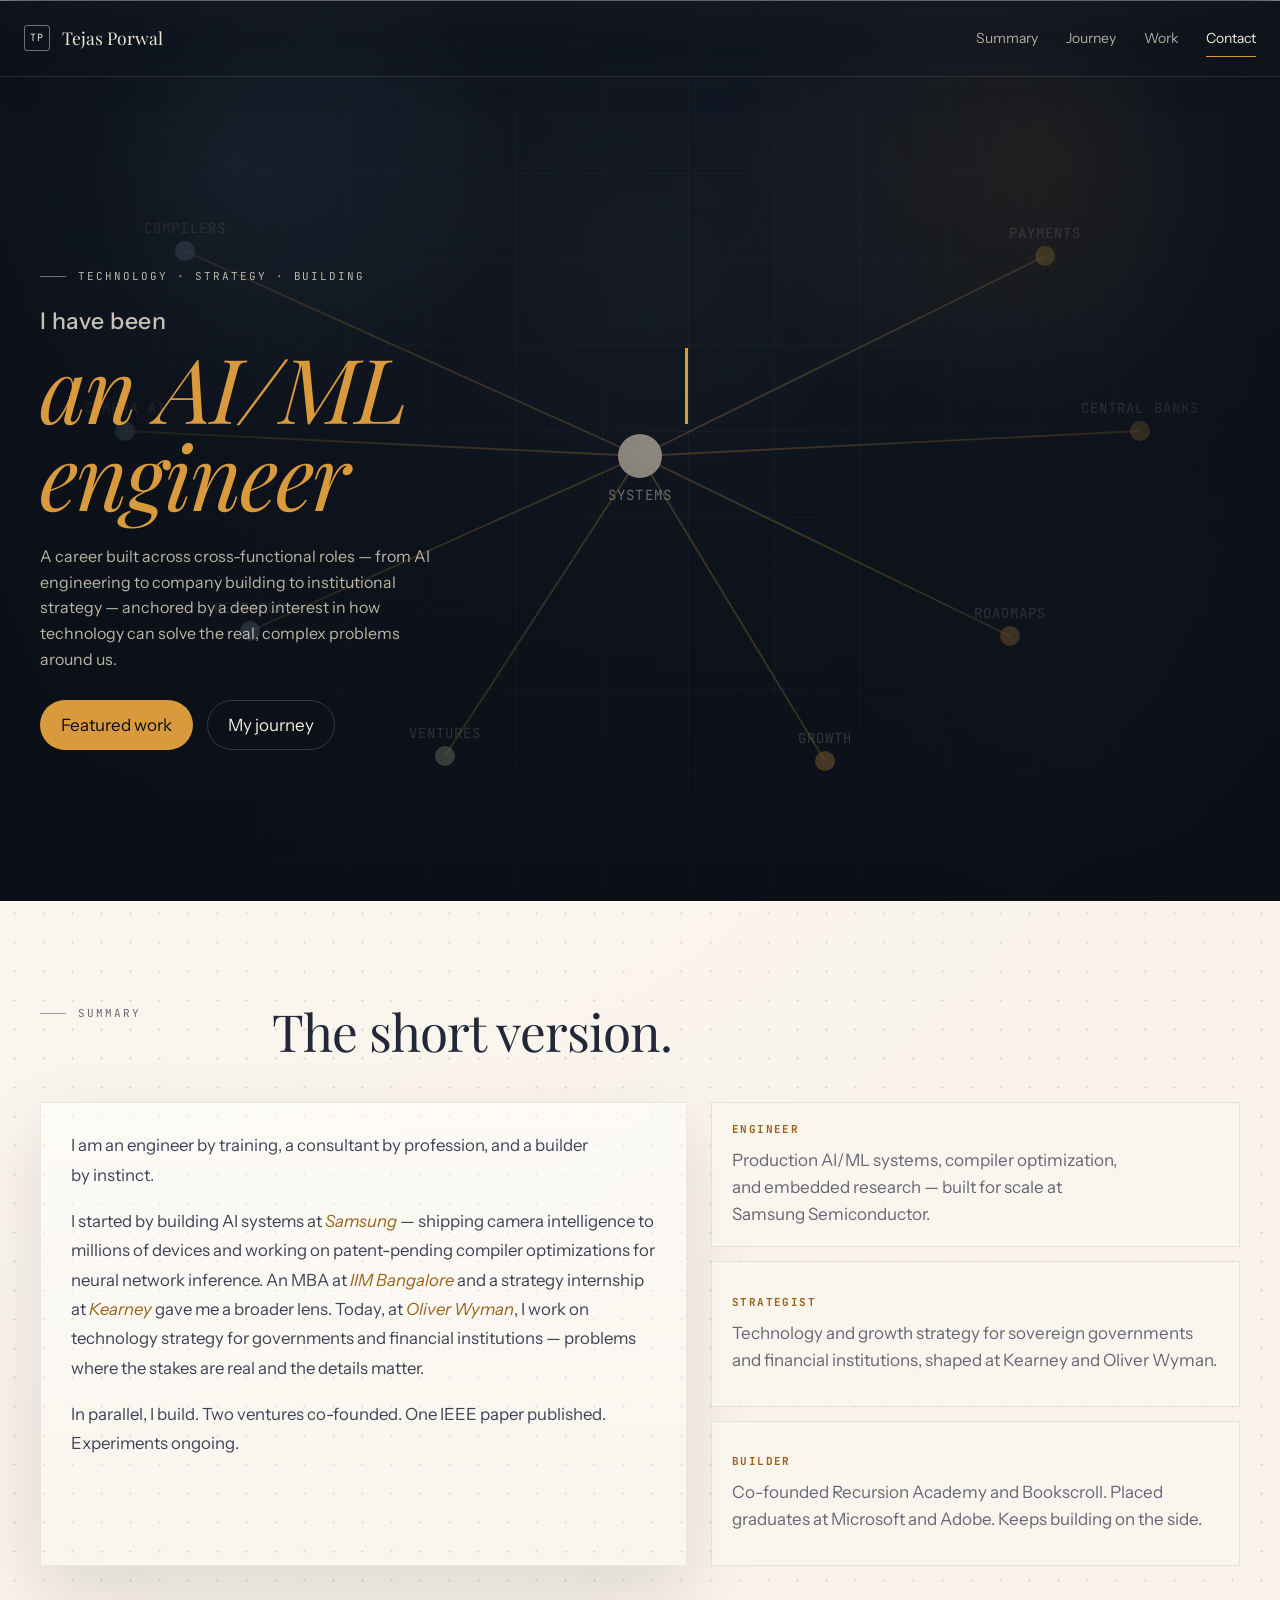
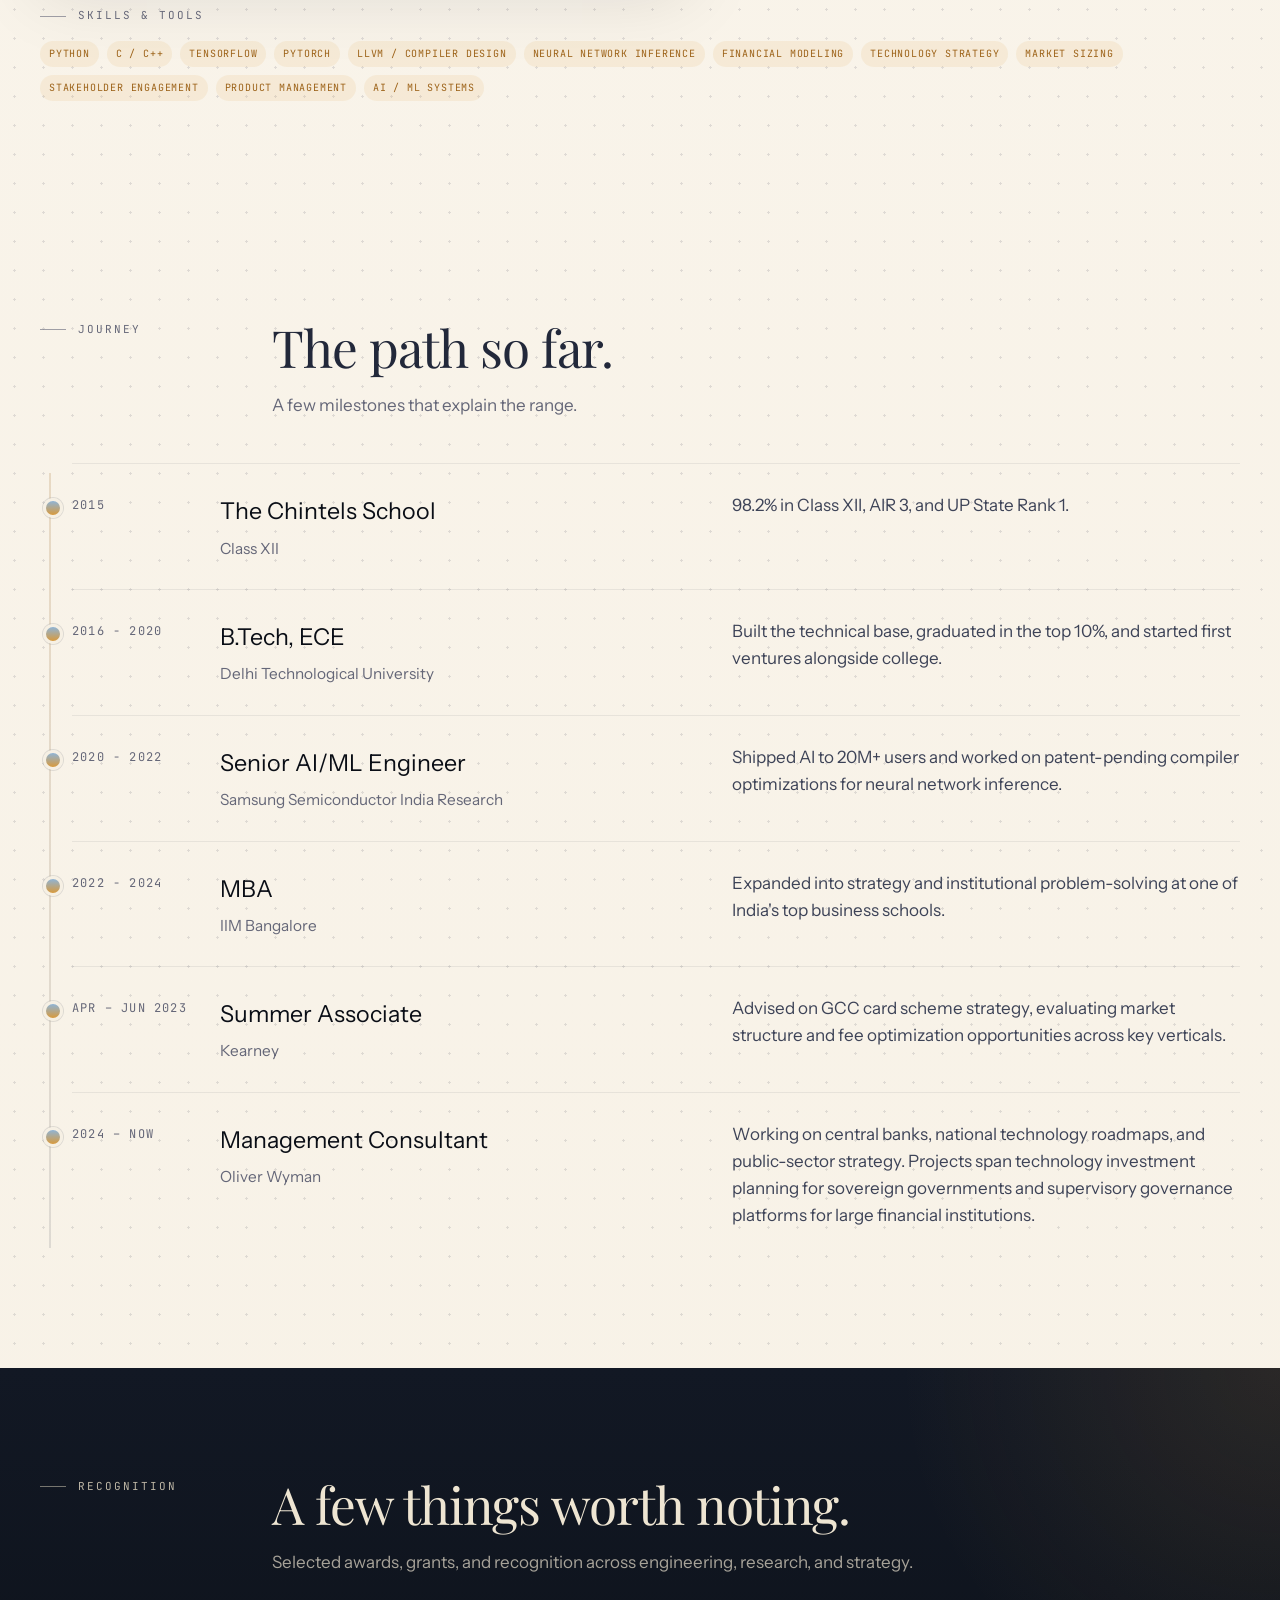
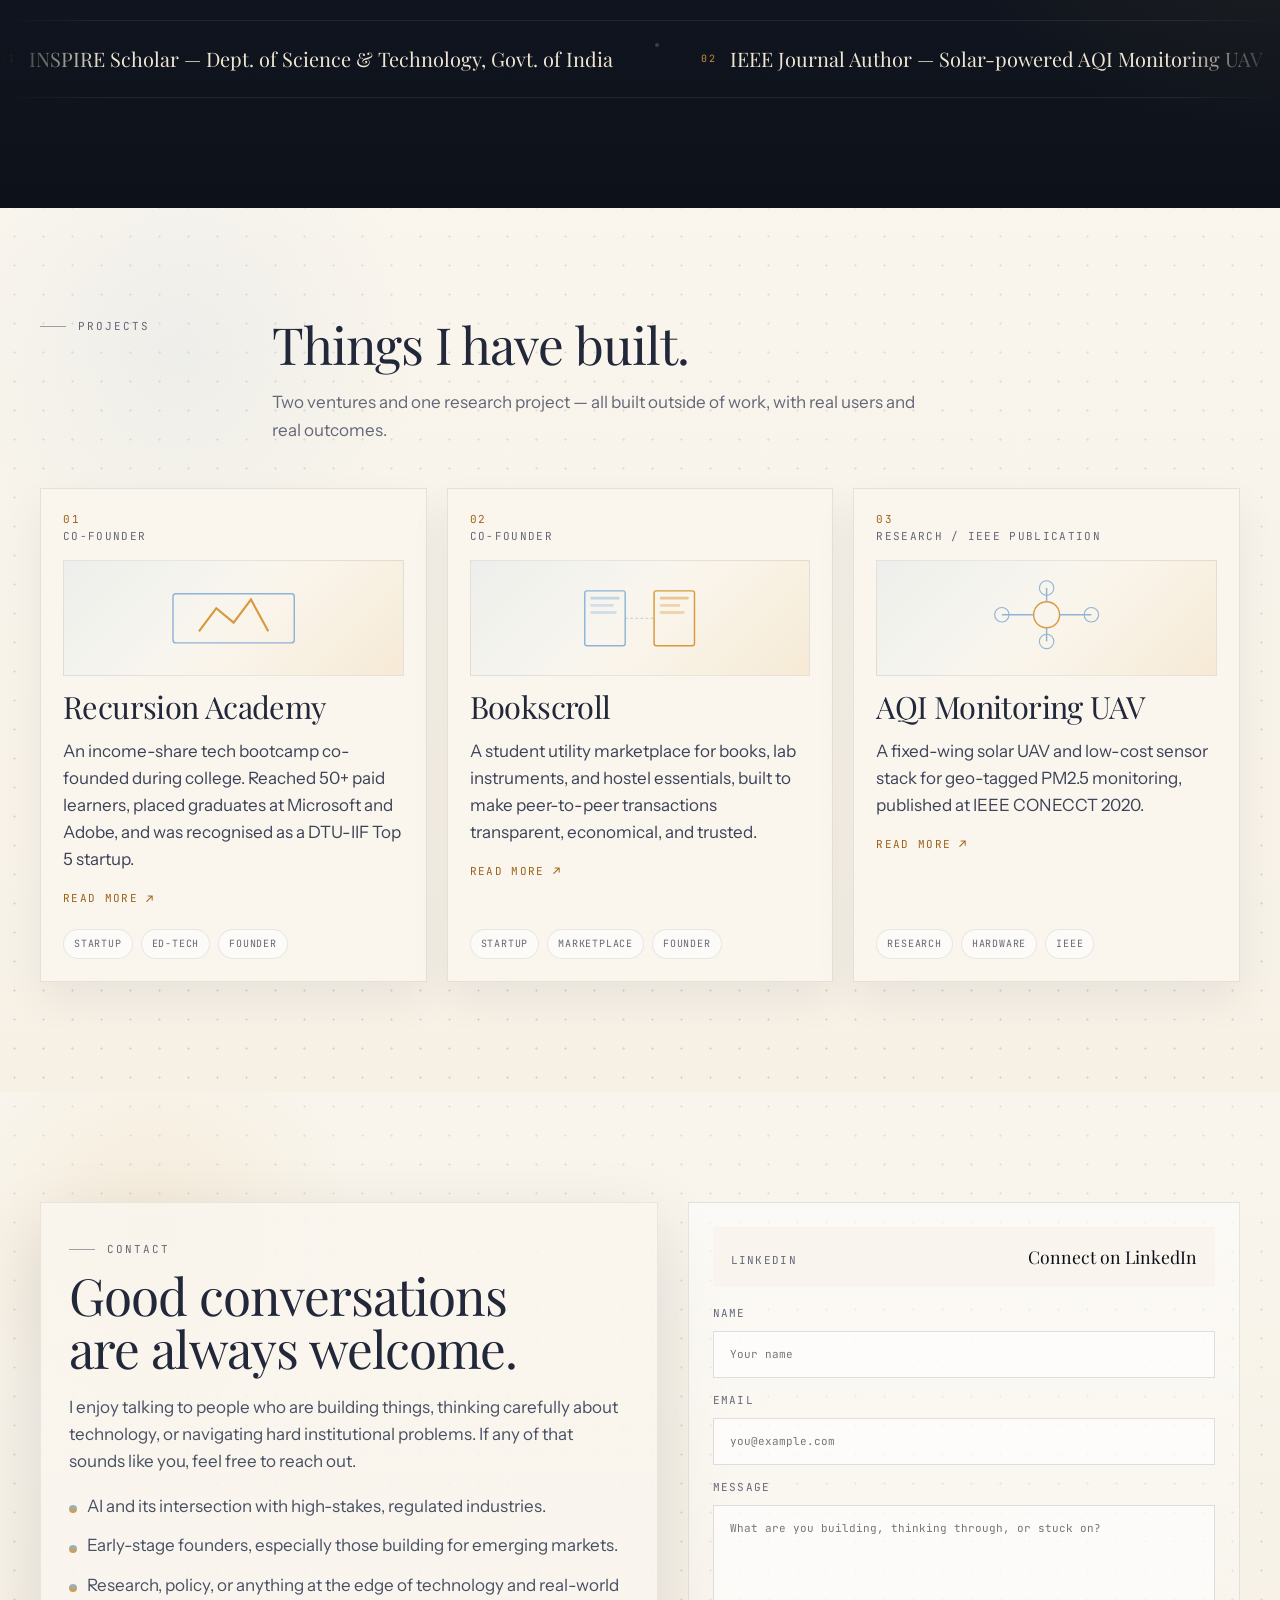
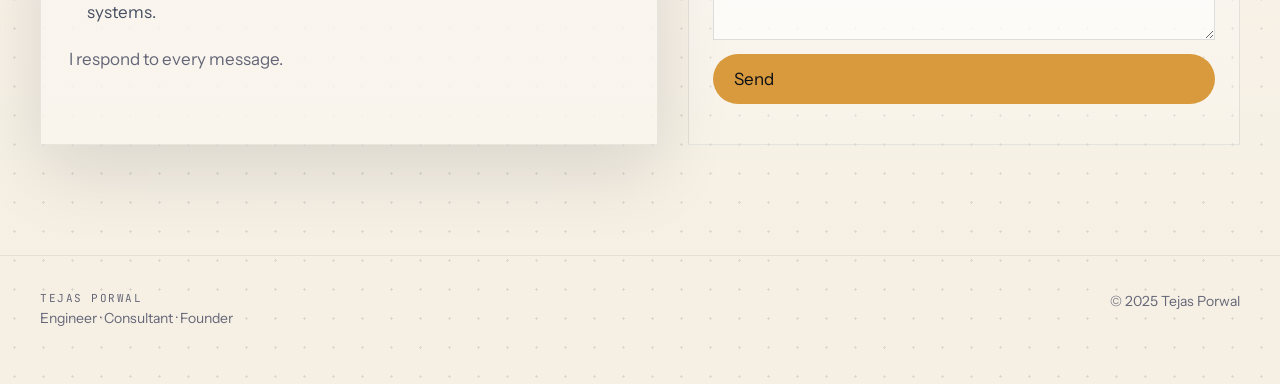
==== index.html @ 28320000 "Improve mobile hero and project narratives" ====
<!doctype html>
<html lang="en">
<head>
<meta charset="utf-8" />
<meta name="viewport" content="width=device-width,initial-scale=1" />
<title>Tejas Porwal</title>
<meta
  name="description"
  content="Tejas Porwal works at the intersection of deep technology and high-stakes strategy: AI systems, national technology roadmaps, and company building."
/>
<meta name="theme-color" content="#11161f" />
<meta property="og:title" content="Tejas Porwal" />
<meta property="og:description" content="Tejas Porwal works at the intersection of deep technology and high-stakes strategy: AI systems, national technology roadmaps, and company building." />
<meta property="og:type" content="website" />
<meta property="og:url" content="https://tejasporwal.github.io/" />
<style>
@import url('https://fonts.googleapis.com/css2?family=Playfair+Display:wght@400;500;600;700&family=Instrument+Sans:wght@400;500;600;700&family=JetBrains+Mono:wght@400;500&display=swap');

:root {
  --ink: #11161f;
  --ink-deep: #0a0e16;
  --ink-soft: #192131;
  --ink-line: rgba(150, 171, 206, 0.18);
  --cream: #f6f0e4;
  --paper: #fbf7ef;
  --paper-alt: #f1ead9;
  --rule: #ddd1bd;
  --muted: #656778;
  --body: #22283a;
  --amber: #d89a3d;
  --amber-soft: rgba(216, 154, 61, 0.16);
  --amber-ink: #9c6218;
  --steel: #8fb4d6;
  --steel-soft: rgba(143, 180, 214, 0.15);
  --shadow: 0 26px 70px rgba(11, 17, 28, 0.12);
  --serif: "Playfair Display", Georgia, serif;
  --sans: "Instrument Sans", ui-sans-serif, system-ui, sans-serif;
  --mono: "JetBrains Mono", ui-monospace, monospace;
  --maxw: 1200px;
  --narrow: 760px;
}

* {
  box-sizing: border-box;
}

html {
  scroll-behavior: smooth;
}

html, body {
  margin: 0;
  padding: 0;
}

body {
  font-family: var(--sans);
  color: var(--body);
  background:
    radial-gradient(circle, rgba(34, 40, 58, 0.12) 1px, transparent 1.2px),
    radial-gradient(circle at top left, rgba(255, 255, 255, 0.6), transparent 28%),
    linear-gradient(180deg, #faf5ec 0%, var(--cream) 100%);
  background-size: 29px 29px, auto, auto;
  background-position: 0 0, 0 0, 0 0;
  font-size: 17px;
  line-height: 1.6;
  -webkit-font-smoothing: antialiased;
  text-rendering: optimizeLegibility;
  font-kerning: normal;
  font-variant-ligatures: common-ligatures contextual;
  overflow-x: hidden;
}

a {
  color: inherit;
  text-decoration: none;
}

button,
input,
textarea {
  font: inherit;
}

h1,
h2,
h3,
h4 {
  margin: 0;
  font-family: var(--serif);
  font-weight: 400;
  letter-spacing: -0.02em;
  text-wrap: balance;
}

h1 {
  font-size: clamp(3rem, 7vw, 6.2rem);
  line-height: 0.98;
}

h2 {
  font-size: clamp(2rem, 4vw, 3.2rem);
  line-height: 1.04;
}

h3 {
  font-size: clamp(1.4rem, 2.4vw, 2rem);
  line-height: 1.1;
}

p {
  margin: 0 0 1em;
  text-wrap: pretty;
}

img,
svg {
  display: block;
  max-width: 100%;
}

.container {
  width: min(var(--maxw), calc(100% - 48px));
  margin: 0 auto;
}

.narrow {
  width: min(var(--narrow), calc(100% - 48px));
  margin: 0 auto;
}

.eyebrow {
  display: inline-flex;
  align-items: center;
  gap: 12px;
  font-family: var(--mono);
  font-size: 11px;
  letter-spacing: 0.18em;
  text-transform: uppercase;
  color: var(--muted);
}

.eyebrow::before {
  content: "";
  width: 26px;
  height: 1px;
  background: currentColor;
  opacity: 0.6;
}

.eyebrow.light {
  color: rgba(231, 221, 197, 0.8);
}

.section {
  position: relative;
  padding: 110px 0;
}

.section-head {
  display: grid;
  grid-template-columns: 190px minmax(0, 1fr);
  gap: 42px;
  align-items: start;
  margin-bottom: 44px;
}

.section-head p {
  margin: 0;
}

.section-head .lede {
  max-width: 720px;
  color: var(--muted);
  margin-top: 18px;
}

.two-col {
  display: grid;
  grid-template-columns: 1.15fr 0.85fr;
  gap: 36px;
}

.reveal {
  opacity: 0;
  transform: translateY(24px);
  transition: opacity 700ms ease, transform 700ms ease;
}

.reveal.is-visible {
  opacity: 1;
  transform: translateY(0);
}

.nav {
  position: sticky;
  top: 0;
  left: 0;
  right: 0;
  z-index: 50;
  backdrop-filter: blur(18px);
  width: 100%;
  max-width: none;
  margin: 0;
  border-top: 0;
  border-right: 0;
  border-left: 0;
  border-bottom: 1px solid rgba(239, 231, 214, 0.12);
  border-radius: 0;
  background:
    linear-gradient(180deg, rgba(13, 18, 26, 0.42), rgba(13, 18, 26, 0.18));
  box-shadow:
    0 12px 34px rgba(10, 14, 22, 0.04),
    inset 0 1px 0 rgba(255, 255, 255, 0.08);
  color: #eee5d2;
  transition: background 220ms ease, border-color 220ms ease, box-shadow 220ms ease;
}

.nav.scrolled {
  background:
    linear-gradient(180deg, rgba(28, 34, 47, 0.88), rgba(17, 22, 32, 0.8));
  border-color: rgba(239, 231, 214, 0.18);
  box-shadow:
    0 12px 34px rgba(10, 14, 22, 0.12),
    inset 0 1px 0 rgba(255, 255, 255, 0.08);
}

.nav-inner {
  width: 100%;
  min-height: 76px;
  display: flex;
  align-items: center;
  justify-content: space-between;
  gap: 20px;
  padding: 0 24px;
}

.brand {
  display: inline-flex;
  align-items: center;
  gap: 12px;
  font-family: var(--serif);
  font-size: 1.1rem;
}

.brand-mark {
  width: 26px;
  height: 26px;
  border: 1px solid rgba(238, 229, 210, 0.45);
  border-radius: 3px;
  display: grid;
  place-items: center;
  font-family: var(--mono);
  font-size: 10px;
  letter-spacing: 0.08em;
}

.nav-links {
  display: flex;
  align-items: center;
  gap: 28px;
  font-size: 14px;
}

.nav-links a {
  position: relative;
  padding: 8px 0;
  color: rgba(238, 229, 210, 0.72);
  transition: color 160ms ease;
}

.nav-links a:hover,
.nav-links a.active {
  color: #f3ebda;
}

.nav-links a.active::after {
  content: "";
  position: absolute;
  left: 0;
  right: 0;
  bottom: 0;
  height: 1px;
  background: var(--amber);
}

.nav-toggle {
  display: none;
  flex-direction: column;
  justify-content: center;
  gap: 5px;
  width: 36px;
  height: 36px;
  background: none;
  border: none;
  cursor: pointer;
  color: #eee5d2;
  padding: 6px;
  margin-left: auto;
}

.nav-toggle span {
  display: block;
  width: 20px;
  height: 1.5px;
  background: currentColor;
  transition: transform 220ms ease, opacity 220ms ease;
}

.nav.open .nav-toggle span:nth-child(1) { transform: translateY(6.5px) rotate(45deg); }
.nav.open .nav-toggle span:nth-child(2) { opacity: 0; }
.nav.open .nav-toggle span:nth-child(3) { transform: translateY(-6.5px) rotate(-45deg); }

.hero {
  position: relative;
  margin-top: -76px;
  min-height: 100vh;
  overflow: hidden;
  background:
    radial-gradient(circle at 18% 18%, rgba(143, 180, 214, 0.18), transparent 22%),
    radial-gradient(circle at 82% 18%, rgba(216, 154, 61, 0.16), transparent 24%),
    linear-gradient(180deg, #131a26 0%, #0b1018 100%);
  color: #f1e8d5;
}

.hero::before {
  content: "";
  position: absolute;
  inset: 0;
  background-image:
    linear-gradient(to right, rgba(150, 171, 206, 0.09) 1px, transparent 1px),
    linear-gradient(to bottom, rgba(150, 171, 206, 0.09) 1px, transparent 1px);
  background-size: 86px 86px;
  mask-image: radial-gradient(circle at center, black 35%, transparent 85%);
  opacity: 0.7;
}

.hero-noise {
  position: absolute;
  inset: 0;
  background:
    radial-gradient(circle at 50% 30%, rgba(255, 255, 255, 0.03), transparent 35%),
    radial-gradient(circle at 85% 75%, rgba(255, 255, 255, 0.025), transparent 20%);
  pointer-events: none;
}

.hero-background {
  position: absolute;
  inset: 0;
  z-index: 1;
  overflow: hidden;
  pointer-events: none;
}

.hero-graph {
  position: absolute;
  inset: 0;
  opacity: 0.8;
}

.hero-graph svg {
  width: 100%;
  height: 100%;
}

.hero-background::after {
  content: "";
  position: absolute;
  inset: 0;
  background:
    radial-gradient(circle at 50% 40%, transparent 0%, rgba(11, 16, 24, 0.18) 56%, rgba(11, 16, 24, 0.72) 100%),
    linear-gradient(90deg, rgba(11, 16, 24, 0.72) 0%, rgba(11, 16, 24, 0.36) 30%, rgba(11, 16, 24, 0.2) 60%, rgba(11, 16, 24, 0.54) 100%);
  pointer-events: none;
}

.hero-inner {
  position: relative;
  z-index: 3;
  width: min(var(--maxw), calc(100% - 48px));
  margin: 0 auto;
  padding: 176px 0 70px;
  min-height: 100vh;
  display: flex;
  align-items: center;
}

.hero-copy {
  position: relative;
  max-width: 760px;
}

.hero-copy .eyebrow {
  margin-bottom: 24px;
}

.hero-title {
  display: grid;
  gap: 8px;
  max-width: 12ch;
}

.hero-title-prefix {
  display: block;
  font-family: var(--sans);
  font-size: clamp(1rem, 1.8vw, 1.45rem);
  line-height: 1.1;
  font-weight: 500;
  letter-spacing: 0.02em;
  color: rgba(241, 232, 213, 0.82);
}

.hero-title-role {
  display: inline-flex;
  align-items: baseline;
  gap: 6px;
  min-height: 1.1em;
  color: var(--amber);
  font-style: italic;
}

.hero-title-role-text {
  display: inline-block;
}

.hero-title-caret {
  display: inline-block;
  width: 3px;
  height: 0.84em;
  background: currentColor;
  vertical-align: -0.08em;
  animation: blink 1s steps(2) infinite;
}

@keyframes blink {
  50% { opacity: 0; }
}

.hero-sub {
  max-width: 36ch;
  margin-top: 26px;
  font-size: 1rem;
  color: rgba(231, 221, 197, 0.8);
}

.hero-cta {
  margin-top: 28px;
  display: flex;
  flex-wrap: wrap;
  gap: 14px;
}

.button-link {
  display: inline-flex;
  align-items: center;
  gap: 10px;
  min-height: 50px;
  padding: 0 20px;
  border: 1px solid rgba(241, 232, 213, 0.18);
  border-radius: 999px;
  color: #f3ebda;
  transition: background 180ms ease, border-color 180ms ease, color 180ms ease, transform 180ms ease;
}

.button-link:hover {
  transform: translateY(-2px);
  background: rgba(241, 232, 213, 0.06);
  border-color: rgba(241, 232, 213, 0.3);
}

.button-link.primary {
  background: var(--amber);
  color: var(--ink-deep);
  border-color: transparent;
}

.button-link.primary:hover {
  background: #e3a64c;
}

.split-band {
  position: relative;
  margin-top: -1px;
  background:
    linear-gradient(90deg, rgba(143, 180, 214, 0.08) 0%, rgba(143, 180, 214, 0.02) 48%, rgba(216, 154, 61, 0.03) 52%, rgba(216, 154, 61, 0.09) 100%),
    linear-gradient(180deg, rgba(17, 22, 31, 1) 0%, rgba(17, 22, 31, 0.95) 100%);
  color: #ebe0cb;
  border-top: 1px solid rgba(255, 255, 255, 0.05);
  border-bottom: 1px solid rgba(255, 255, 255, 0.05);
}

.stats-grid {
  width: min(var(--maxw), calc(100% - 48px));
  margin: 0 auto;
  padding: 28px 0;
  display: grid;
  grid-template-columns: repeat(6, 1fr);
  gap: 1px;
  background: rgba(255, 255, 255, 0.06);
}

.stat-card {
  min-height: 136px;
  padding: 22px 18px 18px;
  background: rgba(12, 17, 26, 0.82);
}

.stat-card .kicker {
  font-family: var(--mono);
  font-size: 11px;
  letter-spacing: 0.12em;
  text-transform: uppercase;
  color: rgba(231, 221, 197, 0.45);
}

.stat-card strong {
  display: block;
  margin-top: 16px;
  font-family: var(--serif);
  font-size: clamp(1.8rem, 3vw, 2.6rem);
  font-weight: 400;
  color: #f3ebda;
}

.stat-card span {
  display: block;
  margin-top: 8px;
  color: rgba(231, 221, 197, 0.72);
  font-size: 0.95rem;
}

.narrative {
  padding-top: 104px;
}

.narrative-grid {
  display: grid;
  grid-template-columns: minmax(0, 1.1fr) minmax(260px, 0.9fr);
  gap: 24px;
  align-items: stretch;
}

.narrative-grid > * {
  align-self: stretch;
}

.story {
  padding: 28px 30px;
  border: 1px solid rgba(34, 40, 58, 0.08);
  background: linear-gradient(180deg, rgba(255, 255, 255, 0.55) 0%, rgba(255, 255, 255, 0.2) 100%);
  box-shadow: var(--shadow);
  display: flex;
  flex-direction: column;
  justify-content: space-between;
  min-height: 100%;
}

.story-text {
  font-size: 1.05rem;
  line-height: 1.75;
  color: #3d4357;
}

.story-text em {
  color: var(--amber-ink);
  font-style: italic;
}

.signature {
  margin-top: 18px;
  font-family: var(--mono);
  font-size: 12px;
  letter-spacing: 0.14em;
  text-transform: uppercase;
  color: var(--muted);
}

.summary-points {
  display: grid;
  grid-template-rows: repeat(3, minmax(0, 1fr));
  gap: 14px;
}

.summary-point {
  padding: 18px 20px;
  border: 1px solid rgba(34, 40, 58, 0.1);
  background: rgba(251, 247, 239, 0.86);
  display: flex;
  flex-direction: column;
  justify-content: center;
}

.summary-point strong {
  display: block;
  margin-bottom: 8px;
  font-family: var(--mono);
  font-size: 11px;
  letter-spacing: 0.13em;
  text-transform: uppercase;
  color: var(--amber-ink);
}

.summary-point p {
  margin: 0;
  color: var(--muted);
}

.timeline-wrap {
  --timeline-padding: 32px;
  --timeline-axis: 10px;
  position: relative;
  padding-left: var(--timeline-padding);
}

.timeline-wrap::before {
  content: "";
  position: absolute;
  left: var(--timeline-axis);
  top: 10px;
  bottom: 10px;
  width: 2px;
  transform: translateX(-50%);
  background: linear-gradient(180deg, rgba(156, 98, 24, 0.18), rgba(34, 40, 58, 0.12));
}

.timeline {
  display: grid;
  gap: 0;
}

.timeline-row {
  position: relative;
  display: grid;
  grid-template-columns: 120px minmax(0, 1fr) minmax(0, 1.05fr);
  gap: 28px;
  padding: 28px 0;
  border-top: 1px solid rgba(34, 40, 58, 0.08);
}

.timeline-row::before {
  content: "";
  position: absolute;
  left: calc(var(--timeline-axis) - 7px - var(--timeline-padding));
  top: 34px;
  width: 14px;
  height: 14px;
  border-radius: 50%;
  border: 3px solid var(--cream);
  background: linear-gradient(180deg, var(--steel) 0%, var(--amber) 100%);
  box-shadow: 0 0 0 1px rgba(34, 40, 58, 0.12);
}

.timeline-year {
  padding-top: 4px;
  font-family: var(--mono);
  font-size: 12px;
  letter-spacing: 0.1em;
  text-transform: uppercase;
  color: var(--muted);
}

.timeline-title {
  font-size: 1.45rem;
  color: var(--ink-deep);
}

.timeline-title .sub {
  display: block;
  margin-top: 7px;
  font-family: var(--sans);
  font-size: 0.96rem;
  color: var(--muted);
}

.timeline-desc {
  color: #3d4357;
}

.awards {
  background:
    radial-gradient(circle at top right, rgba(216, 154, 61, 0.12), transparent 28%),
    linear-gradient(180deg, #121824 0%, #0d121a 100%);
  color: #eee5d2;
}

.awards .section-head h2,
.awards .section-head .lede {
  color: #eee5d2;
}

.awards .section-head .lede {
  opacity: 0.68;
}

.ticker-shell {
  overflow: hidden;
  mask-image: linear-gradient(to right, transparent, black 8%, black 92%, transparent);
  border-top: 1px solid rgba(255, 255, 255, 0.08);
  border-bottom: 1px solid rgba(255, 255, 255, 0.08);
}

.ticker {
  display: flex;
  gap: 42px;
  width: max-content;
  padding: 22px 0;
  animation: ticker 44s linear infinite;
}

@keyframes ticker {
  from { transform: translateX(0); }
  to { transform: translateX(-50%); }
}

.award-item {
  display: flex;
  align-items: center;
  gap: 14px;
  white-space: nowrap;
  font-family: var(--serif);
  font-size: 1.25rem;
  font-weight: 300;
}

.award-item .num {
  font-family: var(--mono);
  font-size: 10px;
  letter-spacing: 0.15em;
  text-transform: uppercase;
  color: var(--amber);
}

.award-sep {
  width: 4px;
  height: 4px;
  border-radius: 50%;
  background: rgba(255, 255, 255, 0.18);
}

.work {
  background:
    radial-gradient(circle at 14% 16%, rgba(143, 180, 214, 0.1), transparent 18%),
    linear-gradient(180deg, rgba(255, 255, 255, 0.28) 0%, rgba(255, 255, 255, 0) 100%);
}

.projects-grid {
  display: grid;
  grid-template-columns: repeat(3, 1fr);
  gap: 20px;
}

@media (max-width: 900px) {
  .projects-grid {
    grid-template-columns: 1fr;
  }
}

.featured-carousel {
  display: grid;
  gap: 18px;
}

.carousel-shell {
  position: relative;
  overflow: hidden;
}

.carousel-track {
  display: flex;
  transition: transform 520ms cubic-bezier(0.22, 1, 0.36, 1);
  will-change: transform;
}

.carousel-slide {
  min-width: 100%;
}

.carousel-controls {
  display: flex;
  align-items: center;
  justify-content: space-between;
  gap: 18px;
}

.carousel-buttons {
  display: flex;
  gap: 10px;
}

.carousel-button {
  width: 46px;
  height: 46px;
  border-radius: 999px;
  border: 1px solid rgba(34, 40, 58, 0.14);
  background: rgba(251, 247, 239, 0.82);
  color: var(--body);
  cursor: pointer;
  transition: transform 180ms ease, background 180ms ease, border-color 180ms ease;
}

.carousel-button:hover {
  transform: translateY(-2px);
  background: rgba(34, 40, 58, 0.04);
  border-color: rgba(34, 40, 58, 0.24);
}

.carousel-dots {
  display: flex;
  align-items: center;
  gap: 10px;
}

.carousel-dot {
  width: 10px;
  height: 10px;
  border-radius: 50%;
  border: 0;
  background: rgba(34, 40, 58, 0.18);
  padding: 0;
  cursor: pointer;
  transition: transform 180ms ease, background 180ms ease;
}

.carousel-dot.active {
  background: var(--amber);
  transform: scale(1.15);
}

.section-head-actions {
  display: flex;
  flex-wrap: wrap;
  gap: 12px;
  margin-top: 22px;
}

.section-head-actions .button-link {
  color: var(--body);
  border-color: rgba(34, 40, 58, 0.14);
  background: rgba(251, 247, 239, 0.76);
}

.section-head-actions .button-link:hover {
  background: rgba(34, 40, 58, 0.04);
  border-color: rgba(34, 40, 58, 0.24);
}

.project-grid {
  display: grid;
  grid-template-columns: repeat(12, 1fr);
  gap: 20px;
}

.project {
  position: relative;
  display: flex;
  flex-direction: column;
  gap: 14px;
  min-height: 100%;
  padding: 22px;
  border: 1px solid rgba(34, 40, 58, 0.1);
  background: rgba(251, 247, 239, 0.9);
  box-shadow: 0 18px 40px rgba(11, 17, 28, 0.06);
  transition: transform 220ms ease, box-shadow 220ms ease, border-color 220ms ease;
  cursor: pointer;
}

.project:hover {
  transform: translateY(-4px);
  box-shadow: 0 24px 48px rgba(11, 17, 28, 0.08);
  border-color: rgba(34, 40, 58, 0.16);
}

.project.project-wide,
.project.project-compact {
  grid-column: span 12;
}

.project-header {
  display: flex;
  justify-content: space-between;
  gap: 12px;
  align-items: start;
}

.project-number {
  font-family: var(--mono);
  font-size: 11px;
  letter-spacing: 0.16em;
  text-transform: uppercase;
  color: var(--amber-ink);
}

.project-context {
  max-width: 100%;
  font-family: var(--mono);
  font-size: 11px;
  letter-spacing: 0.12em;
  text-transform: uppercase;
  color: var(--muted);
  white-space: nowrap;
}

.project-figure {
  height: 116px;
  border: 1px solid rgba(34, 40, 58, 0.08);
  background:
    linear-gradient(135deg, rgba(143, 180, 214, 0.12), transparent 55%),
    linear-gradient(315deg, rgba(216, 154, 61, 0.14), transparent 55%),
    var(--paper);
  display: grid;
  place-items: center;
}

.project-figure svg {
  width: 86%;
  height: 76%;
}

.project p {
  color: #3d4357;
  margin: 0;
}

.project-tags {
  margin-top: auto;
  display: flex;
  flex-wrap: wrap;
  gap: 8px;
  padding-top: 6px;
}

.project-link {
  display: inline-flex;
  align-items: center;
  gap: 8px;
  margin-top: 2px;
  font-family: var(--mono);
  font-size: 11px;
  letter-spacing: 0.12em;
  text-transform: uppercase;
  color: var(--amber-ink);
}

.project-link::after {
  content: "\2197";
  font-size: 12px;
}

.tag {
  padding: 6px 10px;
  border-radius: 999px;
  border: 1px solid rgba(34, 40, 58, 0.1);
  font-family: var(--mono);
  font-size: 10px;
  letter-spacing: 0.08em;
  text-transform: uppercase;
  color: var(--muted);
  background: rgba(255, 255, 255, 0.55);
}

.lab {
  background:
    linear-gradient(180deg, rgba(216, 154, 61, 0.05), transparent 26%),
    linear-gradient(180deg, rgba(255, 255, 255, 0.32), rgba(255, 255, 255, 0));
}

.lab-board {
  padding: 18px;
  border: 1px solid rgba(34, 40, 58, 0.08);
  background:
    radial-gradient(circle at 20% 15%, rgba(143, 180, 214, 0.07), transparent 18%),
    linear-gradient(180deg, rgba(255, 255, 255, 0.45), rgba(255, 255, 255, 0.1));
  box-shadow: var(--shadow);
}

.lab-grid {
  display: grid;
  grid-template-columns: repeat(3, 1fr);
  gap: 16px;
}

.lab-card {
  position: relative;
  display: flex;
  flex-direction: column;
  gap: 12px;
  min-height: 220px;
  padding: 18px;
  border: 1px solid rgba(34, 40, 58, 0.12);
  background: rgba(251, 247, 239, 0.9);
  transform: rotate(var(--tilt, 0deg));
}

.lab-card::before {
  content: "";
  position: absolute;
  top: 10px;
  right: 14px;
  width: 44px;
  height: 16px;
  background: rgba(216, 154, 61, 0.16);
  border: 1px solid rgba(216, 154, 61, 0.2);
  transform: rotate(-4deg);
}

.lab-card:nth-child(1) { --tilt: -0.8deg; }
.lab-card:nth-child(2) { --tilt: 0.6deg; }
.lab-card:nth-child(3) { --tilt: -0.4deg; }
.lab-card:nth-child(4) { --tilt: 0.8deg; }
.lab-card:nth-child(5) { --tilt: -0.5deg; }
.lab-card:nth-child(6) { --tilt: 0.4deg; }

.lab-head {
  display: flex;
  justify-content: space-between;
  gap: 12px;
  align-items: start;
}

.lab-date {
  font-family: var(--mono);
  font-size: 10px;
  letter-spacing: 0.12em;
  text-transform: uppercase;
  color: var(--muted);
}

.lab-status {
  padding: 5px 10px;
  border-radius: 999px;
  font-family: var(--mono);
  font-size: 10px;
  letter-spacing: 0.08em;
  text-transform: uppercase;
}

.status-live {
  background: rgba(91, 147, 93, 0.14);
  color: #315d34;
}

.status-prototype {
  background: rgba(216, 154, 61, 0.16);
  color: #8c5713;
}

.status-archived {
  background: rgba(70, 80, 112, 0.1);
  color: #596177;
}

.status-progress {
  background: rgba(143, 180, 214, 0.18);
  color: #305876;
}

.lab-card p {
  color: #3d4357;
}

.lab-meta {
  margin-top: auto;
  display: flex;
  justify-content: space-between;
  gap: 14px;
  padding-top: 12px;
  border-top: 1px dashed rgba(34, 40, 58, 0.14);
  font-family: var(--mono);
  font-size: 10px;
  letter-spacing: 0.08em;
  text-transform: uppercase;
  color: var(--muted);
}

.chips {
  display: flex;
  flex-wrap: wrap;
  gap: 8px;
}

.chip {
  display: inline-flex;
  align-items: center;
  padding: 5px 9px;
  border-radius: 999px;
  font-family: var(--mono);
  font-size: 10px;
  letter-spacing: 0.08em;
  text-transform: uppercase;
  background: rgba(216, 154, 61, 0.11);
  color: var(--amber-ink);
}

.thoughts {
  background:
    radial-gradient(circle at 84% 22%, rgba(143, 180, 214, 0.08), transparent 20%),
    linear-gradient(180deg, rgba(255, 255, 255, 0.26), rgba(255, 255, 255, 0));
}

.thoughts-wrap {
  border-top: 1px solid rgba(34, 40, 58, 0.08);
}

.thought-row {
  display: grid;
  grid-template-columns: 110px minmax(0, 1fr) 90px;
  gap: 26px;
  padding: 22px 0;
  border-bottom: 1px solid rgba(34, 40, 58, 0.08);
  align-items: baseline;
}

.thought-date {
  font-family: var(--mono);
  font-size: 11px;
  letter-spacing: 0.12em;
  text-transform: uppercase;
  color: var(--muted);
}

.thought-title {
  font-size: 1.45rem;
}

.thought-hook {
  margin-top: 8px;
  color: #485063;
  max-width: 640px;
}

.thought-state {
  justify-self: start;
  padding: 6px 10px;
  border-radius: 999px;
  border: 1px solid rgba(34, 40, 58, 0.1);
  font-family: var(--mono);
  font-size: 10px;
  letter-spacing: 0.08em;
  text-transform: uppercase;
  color: var(--muted);
}

.thoughts-meta {
  margin-top: 18px;
  font-family: var(--mono);
  font-size: 11px;
  letter-spacing: 0.12em;
  text-transform: uppercase;
  color: var(--muted);
}

.contact {
  background:
    radial-gradient(circle at 12% 18%, rgba(216, 154, 61, 0.1), transparent 16%),
    linear-gradient(180deg, rgba(255, 255, 255, 0.3), rgba(255, 255, 255, 0));
}

.contact-grid {
  display: grid;
  grid-template-columns: minmax(0, 0.95fr) minmax(320px, 0.85fr);
  gap: 30px;
}

.contact-copy {
  padding: 28px;
  border: 1px solid rgba(34, 40, 58, 0.08);
  background: rgba(251, 247, 239, 0.82);
  box-shadow: var(--shadow);
}

.contact-copy h2 {
  font-weight: 300;
}

.contact-copy em {
  color: var(--amber-ink);
}

.interest-list {
  margin-top: 18px;
  display: grid;
  gap: 12px;
}

.interest {
  padding-left: 18px;
  position: relative;
  color: #485063;
}

.interest::before {
  content: "";
  position: absolute;
  left: 0;
  top: 0.72em;
  width: 8px;
  height: 8px;
  border-radius: 50%;
  background: linear-gradient(180deg, var(--steel) 0%, var(--amber) 100%);
}

.contact-panel {
  padding: 24px;
  border: 1px solid rgba(34, 40, 58, 0.1);
  background: linear-gradient(180deg, rgba(255, 255, 255, 0.54), rgba(255, 255, 255, 0.16));
}

.channel-list {
  display: grid;
  gap: 1px;
  margin-bottom: 18px;
  background: rgba(34, 40, 58, 0.1);
}

.channel {
  display: flex;
  justify-content: space-between;
  gap: 16px;
  align-items: baseline;
  padding: 16px 18px;
  background: rgba(251, 247, 239, 0.92);
}

.channel .label {
  font-family: var(--mono);
  font-size: 11px;
  letter-spacing: 0.12em;
  text-transform: uppercase;
  color: var(--muted);
}

.channel .value {
  font-family: var(--serif);
  font-size: 1.1rem;
  color: var(--ink-deep);
}

.contact-form {
  display: grid;
  gap: 14px;
}

.contact-form label {
  display: grid;
  gap: 8px;
  font-family: var(--mono);
  font-size: 11px;
  letter-spacing: 0.12em;
  text-transform: uppercase;
  color: var(--muted);
}

.contact-form input,
.contact-form textarea {
  width: 100%;
  border: 1px solid rgba(34, 40, 58, 0.14);
  background: rgba(255, 255, 255, 0.64);
  padding: 14px 16px;
  color: var(--body);
  resize: vertical;
}

.contact-form input:focus,
.contact-form textarea:focus {
  outline: none;
  border-color: rgba(156, 98, 24, 0.45);
  box-shadow: 0 0 0 4px rgba(216, 154, 61, 0.12);
}

.contact-note {
  color: var(--muted);
  font-size: 0.95rem;
}

.site-footer {
  padding: 34px 0 54px;
  border-top: 1px solid rgba(34, 40, 58, 0.08);
}

.footer-inner {
  width: min(var(--maxw), calc(100% - 48px));
  margin: 0 auto;
  display: flex;
  flex-wrap: wrap;
  justify-content: space-between;
  gap: 20px;
  color: var(--muted);
  font-size: 14px;
}

.footer-inner .name {
  font-family: var(--mono);
  font-size: 11px;
  letter-spacing: 0.14em;
  text-transform: uppercase;
}

@media (max-width: 1080px) {
  .hero-inner,
  .narrative-grid,
  .contact-grid,
  .two-col {
    grid-template-columns: 1fr;
  }

  .hero-copy {
    max-width: 100%;
  }

  .stats-grid {
    grid-template-columns: repeat(3, 1fr);
  }

  .lab-grid {
    grid-template-columns: repeat(2, 1fr);
  }
}

@media (max-width: 900px) {
  .section {
    padding: 92px 0;
  }

  .section-head,
  .thought-row,
  .timeline-row {
    grid-template-columns: 1fr;
    gap: 14px;
  }

  .timeline-wrap {
    --timeline-padding: 24px;
    --timeline-axis: 9px;
    padding-left: var(--timeline-padding);
  }

  .timeline-row::before {
    left: calc(var(--timeline-axis) - 7px - var(--timeline-padding));
  }

  .project.project-wide,
  .project.project-compact {
    grid-column: span 12;
  }

  .summary-points {
    grid-template-rows: none;
  }

  .hero-bottom {
    flex-direction: column;
    align-items: start;
  }

  .nav-inner {
    min-height: 68px;
  }

  .nav-links {
    gap: 16px;
    font-size: 13px;
  }
}

@media (max-width: 720px) {
  body {
    font-size: 16px;
  }

  .container,
  .narrow,
  .hero-inner,
  .hero-bottom,
  .stats-grid,
  .footer-inner {
    width: min(calc(100% - 32px), var(--maxw));
  }

  .hero-inner {
    padding-top: 132px;
  }

  .nav {
    width: 100%;
    margin: 0;
    top: 0;
    border-radius: 0;
  }

  .nav-toggle {
    display: flex;
  }

  .nav-inner {
    flex-direction: row;
    align-items: center;
    flex-wrap: wrap;
    min-height: 60px;
    padding: 0 18px;
  }

  .nav-links {
    display: none;
    flex-direction: column;
    gap: 0;
    width: 100%;
    padding: 10px 0 14px;
    border-top: 1px solid rgba(255, 255, 255, 0.06);
  }

  .nav.open .nav-links {
    display: flex;
  }

  .nav-links a {
    padding: 11px 0;
    font-size: 15px;
  }

  .hero-cta {
    flex-direction: column;
    align-items: start;
  }

  .button-link {
    width: 100%;
    justify-content: center;
  }

  .stats-grid,
  .lab-grid {
    grid-template-columns: 1fr;
  }

  .signal {
    grid-template-columns: 70px 1fr;
  }

  .project {
    padding: 18px;
  }

  .thought-row {
    padding: 18px 0;
  }

  .contact-panel,
  .contact-copy,
  .story {
    padding: 22px;
  }

  .nav {
    background:
      linear-gradient(180deg, rgba(13, 18, 26, 0.62), rgba(13, 18, 26, 0.32));
  }

  .hero {
    margin-top: -60px;
    min-height: auto;
    background:
      radial-gradient(circle at 12% 18%, rgba(143, 180, 214, 0.2), transparent 24%),
      radial-gradient(circle at 82% 34%, rgba(216, 154, 61, 0.14), transparent 28%),
      linear-gradient(180deg, #141b27 0%, #0b1018 100%);
  }

  .hero-inner {
    min-height: 660px;
    align-items: flex-start;
    padding-top: 138px;
    padding-bottom: 52px;
  }

  .hero-copy {
    max-width: 100%;
  }

  .hero-title {
    max-width: 100%;
  }

  .hero-title-role {
    min-height: 1.18em;
    font-size: clamp(2.8rem, 16vw, 4.5rem);
  }

  .hero-sub {
    max-width: 100%;
    margin-top: 22px;
    color: rgba(241, 232, 213, 0.86);
  }

  .hero-background {
    inset: 0;
    transform: none;
    opacity: 1;
  }

  .hero-graph {
    opacity: 0.86;
  }

  .hero-graph svg {
    width: 100%;
    height: 100%;
  }

  .hero #node-graph .network-node.center circle.main {
    opacity: 0.36;
  }

  .hero-background::after {
    background:
      radial-gradient(circle at 58% 44%, transparent 0%, rgba(11, 16, 24, 0.08) 46%, rgba(11, 16, 24, 0.62) 100%),
      linear-gradient(180deg, rgba(11, 16, 24, 0.16) 0%, rgba(11, 16, 24, 0.04) 34%, rgba(11, 16, 24, 0.62) 100%),
      linear-gradient(90deg, rgba(11, 16, 24, 0.42) 0%, rgba(11, 16, 24, 0.08) 34%, rgba(11, 16, 24, 0.18) 100%);
  }
}

@media (prefers-reduced-motion: reduce) {
  html {
    scroll-behavior: auto;
  }

  *,
  *::before,
  *::after {
    animation-duration: 0.001ms !important;
    animation-iteration-count: 1 !important;
    transition-duration: 0.001ms !important;
    scroll-behavior: auto !important;
  }

  .reveal {
    opacity: 1;
    transform: none;
  }
}
</style>
</head>
<body>

<nav class="nav" id="nav">
  <div class="nav-inner">
    <a class="brand" href="#top" aria-label="Go to top">
      <span class="brand-mark">TP</span>
      <span>Tejas Porwal</span>
    </a>
    <button class="nav-toggle" id="nav-toggle" aria-label="Toggle menu" aria-expanded="false">
      <span></span><span></span><span></span>
    </button>
    <div class="nav-links">
      <a href="#summary" data-section-link>Summary</a>
      <a href="#journey" data-section-link>Journey</a>
      <a href="#work" data-section-link>Work</a>
      <a href="#contact" data-section-link>Contact</a>
    </div>
  </div>
</nav>

<header class="hero" id="top">
  <div class="hero-noise"></div>
  <div class="hero-background" aria-hidden="true">
    <div class="hero-graph">
      <svg viewBox="0 0 1440 900" preserveAspectRatio="xMidYMid slice" id="node-graph"></svg>
    </div>
  </div>
  <div class="hero-inner">
    <div class="hero-copy reveal is-visible">
      <div class="eyebrow light">Technology · Strategy · Building</div>
      <h1 class="hero-title">
        <span class="hero-title-prefix">I have been</span>
        <span class="hero-title-role">
          <span class="hero-title-role-text" id="hero-role-text"></span>
          <span class="hero-title-caret" aria-hidden="true"></span>
        </span>
      </h1>
      <p class="hero-sub">A career built across cross-functional roles — from AI engineering to company building to institutional strategy — anchored by a deep interest in how technology can solve the real, complex problems around us.</p>
      <div class="hero-cta">
        <a class="button-link primary" href="#work">Featured work</a>
        <a class="button-link" href="#journey">My journey</a>
      </div>
    </div>
  </div>
</header>

<main>
  <section class="section narrative" id="summary">
    <div class="container">
      <div class="section-head reveal">
        <p class="eyebrow">Summary</p>
        <div>
          <h2>The short version.</h2>
        </div>
      </div>

      <div class="narrative-grid">
        <div class="story reveal">
          <div class="story-text">
            <p>I am an engineer by training, a consultant by profession, and a builder by instinct.</p>
            <p>I started by building AI systems at <em>Samsung</em> — shipping camera intelligence to millions of devices and working on patent-pending compiler optimizations for neural network inference. An MBA at <em>IIM Bangalore</em> and a strategy internship at <em>Kearney</em> gave me a broader lens. Today, at <em>Oliver Wyman</em>, I work on technology strategy for governments and financial institutions — problems where the stakes are real and the details matter.</p>
            <p>In parallel, I build. Two ventures co-founded. One IEEE paper published. Experiments ongoing.</p>
          </div>
        </div>

        <div class="summary-points reveal">
          <div class="summary-point">
            <strong>Engineer</strong>
            <p>Production AI/ML systems, compiler optimization, and embedded research — built for scale at Samsung Semiconductor.</p>
          </div>
          <div class="summary-point">
            <strong>Strategist</strong>
            <p>Technology and growth strategy for sovereign governments and financial institutions, shaped at Kearney and Oliver Wyman.</p>
          </div>
          <div class="summary-point">
            <strong>Builder</strong>
            <p>Co-founded Recursion Academy and Bookscroll. Placed graduates at Microsoft and Adobe. Keeps building on the side.</p>
          </div>
        </div>
      </div>

      <div class="reveal" style="margin-top: 32px;">
        <p class="eyebrow" style="margin-bottom: 16px;">Skills &amp; Tools</p>
        <div class="chips">
          <span class="chip">Python</span>
          <span class="chip">C / C++</span>
          <span class="chip">TensorFlow</span>
          <span class="chip">PyTorch</span>
          <span class="chip">LLVM / Compiler Design</span>
          <span class="chip">Neural Network Inference</span>
          <span class="chip">Financial Modeling</span>
          <span class="chip">Technology Strategy</span>
          <span class="chip">Market Sizing</span>
          <span class="chip">Stakeholder Engagement</span>
          <span class="chip">Product Management</span>
          <span class="chip">AI / ML Systems</span>
        </div>
      </div>
    </div>
  </section>

  <section class="section" id="journey">
    <div class="container">
      <div class="section-head reveal">
        <p class="eyebrow">Journey</p>
        <div>
          <h2>The path so far.</h2>
          <p class="lede">A few milestones that explain the range.</p>
        </div>
      </div>

      <div class="timeline-wrap">
        <div class="timeline">
          <article class="timeline-row reveal">
            <div class="timeline-year">2015</div>
            <div class="timeline-title">The Chintels School<span class="sub">Class XII</span></div>
            <div class="timeline-desc">98.2% in Class XII, AIR 3, and UP State Rank 1.</div>
          </article>
          <article class="timeline-row reveal">
            <div class="timeline-year">2016 - 2020</div>
            <div class="timeline-title">B.Tech, ECE<span class="sub">Delhi Technological University</span></div>
            <div class="timeline-desc">Built the technical base, graduated in the top 10%, and started first ventures alongside college.</div>
          </article>
          <article class="timeline-row reveal">
            <div class="timeline-year">2020 - 2022</div>
            <div class="timeline-title">Senior AI/ML Engineer<span class="sub">Samsung Semiconductor India Research</span></div>
            <div class="timeline-desc">Shipped AI to 20M+ users and worked on patent-pending compiler optimizations for neural network inference.</div>
          </article>
          <article class="timeline-row reveal">
            <div class="timeline-year">2022 - 2024</div>
            <div class="timeline-title">MBA<span class="sub">IIM Bangalore</span></div>
            <div class="timeline-desc">Expanded into strategy and institutional problem-solving at one of India's top business schools.</div>
          </article>
          <article class="timeline-row reveal">
            <div class="timeline-year">Apr – Jun 2023</div>
            <div class="timeline-title">Summer Associate<span class="sub">Kearney</span></div>
            <div class="timeline-desc">Advised on GCC card scheme strategy, evaluating market structure and fee optimization opportunities across key verticals.</div>
          </article>
          <article class="timeline-row reveal">
            <div class="timeline-year">2024 – Now</div>
            <div class="timeline-title">Management Consultant<span class="sub">Oliver Wyman</span></div>
            <div class="timeline-desc">Working on central banks, national technology roadmaps, and public-sector strategy. Projects span technology investment planning for sovereign governments and supervisory governance platforms for large financial institutions.</div>
          </article>
        </div>
      </div>
    </div>
  </section>

  <section class="section awards" id="awards">
    <div class="container">
      <div class="section-head reveal">
        <p class="eyebrow light">Recognition</p>
        <div>
          <h2>A few things worth noting.</h2>
          <p class="lede">Selected awards, grants, and recognition across engineering, research, and strategy.</p>
        </div>
      </div>
    </div>
    <div class="ticker-shell">
      <div class="ticker">
        <div class="award-item"><span class="num">01</span> INSPIRE Scholar — Dept. of Science &amp; Technology, Govt. of India</div>
        <div class="award-sep"></div>
        <div class="award-item"><span class="num">02</span> IEEE Journal Author — Solar-powered AQI Monitoring UAV</div>
        <div class="award-sep"></div>
        <div class="award-item"><span class="num">03</span> Delhi State Grantee — AQI Drone Research (&#8377;1.5L)</div>
        <div class="award-sep"></div>
        <div class="award-item"><span class="num">01</span> INSPIRE Scholar — Dept. of Science &amp; Technology, Govt. of India</div>
        <div class="award-sep"></div>
        <div class="award-item"><span class="num">02</span> IEEE Journal Author — Solar-powered AQI Monitoring UAV</div>
        <div class="award-sep"></div>
        <div class="award-item"><span class="num">03</span> Delhi State Grantee — AQI Drone Research (&#8377;1.5L)</div>
        <div class="award-sep"></div>
      </div>
    </div>
  </section>

  <section class="section work" id="work">
    <div class="container">
      <div class="section-head reveal">
        <p class="eyebrow">Projects</p>
        <div>
          <h2>Things I have built.</h2>
          <p class="lede">Two ventures and one research project — all built outside of work, with real users and real outcomes.</p>
        </div>
      </div>

      <div class="projects-grid reveal">
        <a class="project" href="project-recursion-academy.html">
          <div class="project-header">
            <div>
              <div class="project-number">01</div>
              <div class="project-context">Co-Founder</div>
            </div>
          </div>
          <div class="project-figure" aria-hidden="true">
            <svg viewBox="0 0 240 120">
              <rect x="36" y="26" width="168" height="68" rx="4" fill="none" stroke="#8fb4d6" stroke-width="2"></rect>
              <path d="M72 78 L96 46 L120 66 L144 34 L168 78" fill="none" stroke="#d89a3d" stroke-width="3"></path>
            </svg>
          </div>
          <h3>Recursion Academy</h3>
          <p>An income-share tech bootcamp co-founded during college. Reached 50+ paid learners, placed graduates at Microsoft and Adobe, and was recognised as a DTU-IIF Top 5 startup.</p>
          <span class="project-link">Read more</span>
          <div class="project-tags">
            <span class="tag">Startup</span>
            <span class="tag">Ed-Tech</span>
            <span class="tag">Founder</span>
          </div>
        </a>

        <a class="project" href="project-bookscroll.html">
          <div class="project-header">
            <div>
              <div class="project-number">02</div>
              <div class="project-context">Co-Founder</div>
            </div>
          </div>
          <div class="project-figure" aria-hidden="true">
            <svg viewBox="0 0 240 120">
              <rect x="44" y="22" width="56" height="76" rx="3" fill="none" stroke="#8fb4d6" stroke-width="2"></rect>
              <rect x="52" y="30" width="40" height="4" rx="1" fill="#8fb4d6" opacity="0.5"></rect>
              <rect x="52" y="40" width="32" height="4" rx="1" fill="#8fb4d6" opacity="0.35"></rect>
              <rect x="52" y="50" width="36" height="4" rx="1" fill="#8fb4d6" opacity="0.35"></rect>
              <rect x="140" y="22" width="56" height="76" rx="3" fill="none" stroke="#d89a3d" stroke-width="2"></rect>
              <rect x="148" y="30" width="40" height="4" rx="1" fill="#d89a3d" opacity="0.5"></rect>
              <rect x="148" y="40" width="28" height="4" rx="1" fill="#d89a3d" opacity="0.35"></rect>
              <rect x="148" y="50" width="34" height="4" rx="1" fill="#d89a3d" opacity="0.35"></rect>
              <line x1="100" y1="60" x2="140" y2="60" stroke="#8fb4d6" stroke-width="1.5" stroke-dasharray="4 3" opacity="0.6"></line>
            </svg>
          </div>
          <h3>Bookscroll</h3>
          <p>A student utility marketplace for books, lab instruments, and hostel essentials, built to make peer-to-peer transactions transparent, economical, and trusted.</p>
          <span class="project-link">Read more</span>
          <div class="project-tags">
            <span class="tag">Startup</span>
            <span class="tag">Marketplace</span>
            <span class="tag">Founder</span>
          </div>
        </a>

        <a class="project" href="project-aqi-uav.html">
          <div class="project-header">
            <div>
              <div class="project-number">03</div>
              <div class="project-context">Research / IEEE Publication</div>
            </div>
          </div>
          <div class="project-figure" aria-hidden="true">
            <svg viewBox="0 0 240 120">
              <circle cx="120" cy="55" r="18" fill="none" stroke="#d89a3d" stroke-width="2"></circle>
              <line x1="120" y1="37" x2="120" y2="18" stroke="#8fb4d6" stroke-width="2"></line>
              <line x1="120" y1="73" x2="120" y2="92" stroke="#8fb4d6" stroke-width="2"></line>
              <line x1="102" y1="55" x2="58" y2="55" stroke="#8fb4d6" stroke-width="2"></line>
              <line x1="138" y1="55" x2="182" y2="55" stroke="#8fb4d6" stroke-width="2"></line>
              <circle cx="58" cy="55" r="10" fill="none" stroke="#8fb4d6" stroke-width="1.5"></circle>
              <circle cx="182" cy="55" r="10" fill="none" stroke="#8fb4d6" stroke-width="1.5"></circle>
              <circle cx="120" cy="18" r="10" fill="none" stroke="#8fb4d6" stroke-width="1.5"></circle>
              <circle cx="120" cy="92" r="10" fill="none" stroke="#8fb4d6" stroke-width="1.5"></circle>
            </svg>
          </div>
          <h3>AQI Monitoring UAV</h3>
          <p>A fixed-wing solar UAV and low-cost sensor stack for geo-tagged PM2.5 monitoring, published at IEEE CONECCT 2020.</p>
          <span class="project-link">Read more</span>
          <div class="project-tags">
            <span class="tag">Research</span>
            <span class="tag">Hardware</span>
            <span class="tag">IEEE</span>
          </div>
        </a>
      </div>
    </div>
  </section>

  <section class="section contact" id="contact">
    <div class="container">
      <div class="contact-grid">
        <div class="contact-copy reveal">
          <p class="eyebrow">Contact</p>
          <h2>Good conversations are always welcome.</h2>
          <p style="margin-top: 18px; color: #485063;">
            I enjoy talking to people who are building things, thinking carefully about technology, or navigating hard institutional problems. If any of that sounds like you, feel free to reach out.
          </p>
          <div class="interest-list">
            <div class="interest">AI and its intersection with high-stakes, regulated industries.</div>
            <div class="interest">Early-stage founders, especially those building for emerging markets.</div>
            <div class="interest">Research, policy, or anything at the edge of technology and real-world systems.</div>
          </div>
          <p style="margin-top: 20px; color: var(--muted);">I respond to every message.</p>
        </div>

        <div class="contact-panel reveal">
          <div class="channel-list">
            <div class="channel">
              <span class="label">LinkedIn</span>
              <a class="value" href="https://linkedin.com/in/tejas-porwal" target="_blank" rel="noreferrer">Connect on LinkedIn</a>
            </div>
          </div>

          <form class="contact-form" id="contact-form">
            <label>
              Name
              <input type="text" name="name" placeholder="Your name" required />
            </label>
            <label>
              Email
              <input type="email" name="email" placeholder="you@example.com" required />
            </label>
            <label>
              Message
              <textarea name="message" rows="6" placeholder="What are you building, thinking through, or stuck on?" required></textarea>
            </label>
            <button class="button-link primary" type="submit">Send</button>
          </form>

          <p class="contact-note" id="contact-note"></p>
        </div>
      </div>
    </div>
  </section>
</main>

<footer class="site-footer">
  <div class="footer-inner">
    <div>
      <div class="name">Tejas Porwal</div>
      <div>Engineer &middot; Consultant &middot; Founder</div>
    </div>
    <div>&copy; 2025 Tejas Porwal</div>
  </div>
</footer>

<script>
(function () {
  const prefersReducedMotion = window.matchMedia("(prefers-reduced-motion: reduce)").matches;

  const nav = document.getElementById("nav");
  const navToggle = document.getElementById("nav-toggle");

  if (navToggle) {
    navToggle.addEventListener("click", function () {
      const isOpen = nav.classList.toggle("open");
      navToggle.setAttribute("aria-expanded", isOpen ? "true" : "false");
    });
  }

  const sectionLinks = Array.from(document.querySelectorAll("[data-section-link]"));
  if (sectionLinks[0]) sectionLinks[0].classList.add("active");

  sectionLinks.forEach(function (link) {
    link.addEventListener("click", function () {
      nav.classList.remove("open");
      if (navToggle) navToggle.setAttribute("aria-expanded", "false");
    });
  });
  const sections = sectionLinks
    .map((link) => {
      const id = link.getAttribute("href");
      return document.querySelector(id);
    })
    .filter(Boolean);

  function onScroll() {
    nav.classList.toggle("scrolled", window.scrollY > 12);
  }

  onScroll();
  window.addEventListener("scroll", onScroll, { passive: true });

  const revealItems = document.querySelectorAll(".reveal");
  if (!prefersReducedMotion && "IntersectionObserver" in window) {
    const revealObserver = new IntersectionObserver(
      (entries) => {
        entries.forEach((entry) => {
          if (entry.isIntersecting) {
            entry.target.classList.add("is-visible");
            revealObserver.unobserve(entry.target);
          }
        });
      },
      { threshold: 0.16 }
    );

    revealItems.forEach((item) => {
      if (!item.classList.contains("is-visible")) revealObserver.observe(item);
    });

    const activeObserver = new IntersectionObserver(
      (entries) => {
        entries.forEach((entry) => {
          if (!entry.isIntersecting) return;
          const activeId = "#" + entry.target.id;
          sectionLinks.forEach((link) => {
            link.classList.toggle("active", link.getAttribute("href") === activeId);
          });
        });
      },
      {
        rootMargin: "-40% 0px -45% 0px",
        threshold: 0
      }
    );

    sections.forEach((section) => activeObserver.observe(section));
  } else {
    revealItems.forEach((item) => item.classList.add("is-visible"));
  }

  const roleText = document.getElementById("hero-role-text");
  const roleWords = ["an AI/ML engineer", "a founder", "a management consultant"];

  if (roleText) {
    if (prefersReducedMotion) {
      roleText.textContent = roleWords[roleWords.length - 1];
    } else {
      let wordIndex = 0;
      let charIndex = 0;
      let mode = "type";

      function tickRole() {
        const currentWord = roleWords[wordIndex];

        if (mode === "type") {
          charIndex += 1;
          roleText.textContent = currentWord.slice(0, charIndex);
          if (charIndex === currentWord.length) {
            mode = "hold";
            setTimeout(tickRole, 1350);
            return;
          }
          setTimeout(tickRole, 48 + Math.random() * 28);
          return;
        }

        if (mode === "hold") {
          mode = "erase";
          setTimeout(tickRole, 240);
          return;
        }

        charIndex -= 1;
        roleText.textContent = currentWord.slice(0, charIndex);
        if (charIndex === 0) {
          wordIndex = (wordIndex + 1) % roleWords.length;
          mode = "type";
          setTimeout(tickRole, 200);
          return;
        }
        setTimeout(tickRole, 26);
      }

      tickRole();
    }
  }

  const graphSvg = document.getElementById("node-graph");
  if (graphSvg) {
    const NS = "http://www.w3.org/2000/svg";
    const hero = document.getElementById("top");
    const isCompactGraph = window.matchMedia("(max-width: 720px)").matches;
    const graphBounds = isCompactGraph
      ? { width: 390, height: 720 }
      : { width: 1440, height: 900 };
    graphSvg.setAttribute("viewBox", "0 0 " + graphBounds.width + " " + graphBounds.height);
    graphSvg.classList.toggle("is-compact", isCompactGraph);

    const desktopNodes = [
      {
        id: "compiler",
        x: 265,
        y: 250,
        label: "Compilers",
        theme: "tech",
      },
      {
        id: "camera",
        x: 205,
        y: 430,
        label: "Camera AI",
        theme: "tech",
      },
      {
        id: "uav",
        x: 330,
        y: 630,
        label: "Research",
        theme: "tech",
      },
      {
        id: "startup",
        x: 525,
        y: 755,
        label: "Ventures",
        theme: "build",
      },
      {
        id: "payments",
        x: 1125,
        y: 255,
        label: "Payments",
        theme: "strategy",
      },
      {
        id: "bank",
        x: 1220,
        y: 430,
        label: "Central Banks",
        theme: "strategy",
      },
      {
        id: "roadmap",
        x: 1090,
        y: 635,
        label: "Roadmaps",
        theme: "strategy",
      },
      {
        id: "growth",
        x: 905,
        y: 760,
        label: "Growth",
        theme: "strategy",
      },
      {
        id: "center",
        x: 720,
        y: 455,
        label: "Systems",
        theme: "center",
      }
    ];
    const compactNodes = [
      {
        id: "compiler",
        x: 74,
        y: 122,
        label: "Code",
        theme: "tech",
      },
      {
        id: "camera",
        x: 312,
        y: 118,
        label: "AI",
        theme: "tech",
      },
      {
        id: "uav",
        x: 52,
        y: 318,
        label: "Research",
        theme: "tech",
      },
      {
        id: "startup",
        x: 82,
        y: 566,
        label: "Build",
        theme: "build",
      },
      {
        id: "payments",
        x: 330,
        y: 258,
        label: "Policy",
        theme: "strategy",
      },
      {
        id: "bank",
        x: 324,
        y: 430,
        label: "Markets",
        theme: "strategy",
      },
      {
        id: "roadmap",
        x: 272,
        y: 612,
        label: "Roadmaps",
        theme: "strategy",
      },
      {
        id: "growth",
        x: 178,
        y: 656,
        label: "Growth",
        theme: "strategy",
      },
      {
        id: "center",
        x: 204,
        y: 396,
        label: "Systems",
        theme: "center",
      }
    ];
    const nodesData = isCompactGraph ? compactNodes : desktopNodes;
    const connections = [
      ["compiler", "center"],
      ["camera", "center"],
      ["uav", "center"],
      ["startup", "center"],
      ["payments", "center"],
      ["bank", "center"],
      ["roadmap", "center"],
      ["growth", "center"],
      ["compiler", "camera"],
      ["uav", "startup"],
      ["payments", "bank"],
      ["bank", "roadmap"],
      ["growth", "startup"]
    ];
    const nodeMap = new Map(nodesData.map((node) => [node.id, node]));
    const lineMap = new Map();
    const groupMap = new Map();

    const style = document.createElementNS(NS, "style");
    style.textContent = [
      ".edge{stroke:rgba(160,184,214,.12);stroke-width:1.2;transition:stroke .18s ease,opacity .18s ease,stroke-width .18s ease;opacity:.72;}",
      ".edge.core{stroke:rgba(216,154,61,.18);}",
      ".edge.active{stroke:rgba(216,154,61,.42);stroke-width:1.9;opacity:1;}",
      ".network-label{font-family:'JetBrains Mono',monospace;font-size:14px;letter-spacing:.08em;fill:rgba(231,221,197,.36);text-transform:uppercase;pointer-events:none;}",
      ".network-node circle.main{fill:#efe7d4;opacity:.55;transition:fill .18s ease,opacity .18s ease,r .18s ease;transform-origin:center;}",
      ".network-node.tech circle.main{fill:#8fb4d6;}",
      ".network-node.strategy circle.main{fill:#d89a3d;}",
      ".network-node.build circle.main{fill:#b8c99f;}",
      ".network-node.center circle.main{fill:#f1e5ce;opacity:.7;}",
      ".network-node.active circle.main{r:20;opacity:.95;fill:#f1e5ce;}",
      ".network-node.center circle.main{r:22;}",
      ".network-node.active .network-label{fill:rgba(241,232,213,.72);}",
      ".is-compact .edge{stroke-width:1;opacity:.5;}",
      ".is-compact .edge.core{stroke:rgba(216,154,61,.22);}",
      ".is-compact .network-label{font-size:9px;letter-spacing:.1em;fill:rgba(231,221,197,.2);}",
      ".is-compact .network-node circle.main{opacity:.44;}",
      ".is-compact .network-node.center circle.main{opacity:.34;}",
      ".is-compact .network-node.active circle.main{opacity:.62;}"
    ].join("");
    graphSvg.appendChild(style);

    const edgeLayer = document.createElementNS(NS, "g");
    const network = document.createElementNS(NS, "g");
    const nodeLayer = document.createElementNS(NS, "g");
    graphSvg.appendChild(edgeLayer);
    graphSvg.appendChild(network);
    network.appendChild(nodeLayer);

    function createLine(a, b, className, key) {
      const line = document.createElementNS(NS, "line");
      line.setAttribute("x1", a.x);
      line.setAttribute("y1", a.y);
      line.setAttribute("x2", b.x);
      line.setAttribute("y2", b.y);
      line.setAttribute("class", className);
      line.dataset.key = key;
      return line;
    }

    function createNode(node) {
      const group = document.createElementNS(NS, "g");
      group.setAttribute("class", "network-node " + node.theme);
      group.dataset.id = node.id;

      const circle = document.createElementNS(NS, "circle");
      circle.setAttribute("class", "main");
      circle.setAttribute("cx", node.x);
      circle.setAttribute("cy", node.y);
      circle.setAttribute("r", node.id === "center" ? 22 : 10);
      group.appendChild(circle);

      const text = document.createElementNS(NS, "text");
      text.setAttribute("x", node.x);
      text.setAttribute("y", node.id === "center" ? node.y + 44 : node.y - 18);
      text.setAttribute("text-anchor", "middle");
      text.setAttribute("class", "network-label");
      text.textContent = node.label;
      group.appendChild(text);

      return group;
    }

    connections.forEach(([fromId, toId]) => {
      const from = nodeMap.get(fromId);
      const to = nodeMap.get(toId);
      const key = [fromId, toId].sort().join(":");
      const line = createLine(from, to, toId === "center" || fromId === "center" ? "edge core" : "edge", key);
      lineMap.set(key, line);
      edgeLayer.appendChild(line);
    });

    nodesData.forEach((node) => {
      const group = createNode(node);
      groupMap.set(node.id, group);
      nodeLayer.appendChild(group);
    });

    function setActiveNode(id) {
      const activeNode = nodeMap.get(id) || nodeMap.get("center");
      groupMap.forEach((group, groupId) => {
        group.classList.toggle("active", groupId === activeNode.id);
      });

      lineMap.forEach((line, key) => {
        const isRelated = key.split(":").includes(activeNode.id);
        line.classList.toggle("active", isRelated);
        line.style.opacity = isRelated ? "1" : "0.38";
      });
    }

    if (!prefersReducedMotion && hero) {
      hero.addEventListener("pointermove", (event) => {
        const bounds = hero.getBoundingClientRect();
        const offsetX = ((event.clientX - bounds.left) / bounds.width - 0.5) * 18;
        const offsetY = ((event.clientY - bounds.top) / bounds.height - 0.5) * 18;
        network.setAttribute("transform", "translate(" + offsetX.toFixed(2) + "," + offsetY.toFixed(2) + ")");

        const px = ((event.clientX - bounds.left) / bounds.width) * graphBounds.width;
        const py = ((event.clientY - bounds.top) / bounds.height) * graphBounds.height;

        let nearestId = "center";
        let nearestDistance = Infinity;
        nodesData.forEach((node) => {
          const distance = Math.hypot(node.x - px, node.y - py);
          if (distance < nearestDistance) {
            nearestDistance = distance;
            nearestId = node.id;
          }
        });

        setActiveNode(nearestDistance < 220 ? nearestId : "center");
      });

      hero.addEventListener("pointerleave", () => {
        network.setAttribute("transform", "translate(0,0)");
        setActiveNode("center");
      });
    }

    setActiveNode("center");
  }

  const contactForm = document.getElementById("contact-form");
  const contactNote = document.getElementById("contact-note");

  if (contactForm) {
    contactForm.addEventListener("submit", function (event) {
      event.preventDefault();
      const formData = new FormData(contactForm);
      const name = (formData.get("name") || "").toString().trim();
      const email = (formData.get("email") || "").toString().trim();
      const message = (formData.get("message") || "").toString().trim();

      const subject = encodeURIComponent("Website inquiry from " + name);
      const body = encodeURIComponent(
        "Name: " + name + "\n" +
        "Email: " + email + "\n\n" +
        message
      );

      window.location.href = "mailto:tporwal542@gmail.com?subject=" + subject + "&body=" + body;
      contactNote.textContent = "A draft message should open in your mail app.";
    });
  }
})();
</script>
</body>
</html>
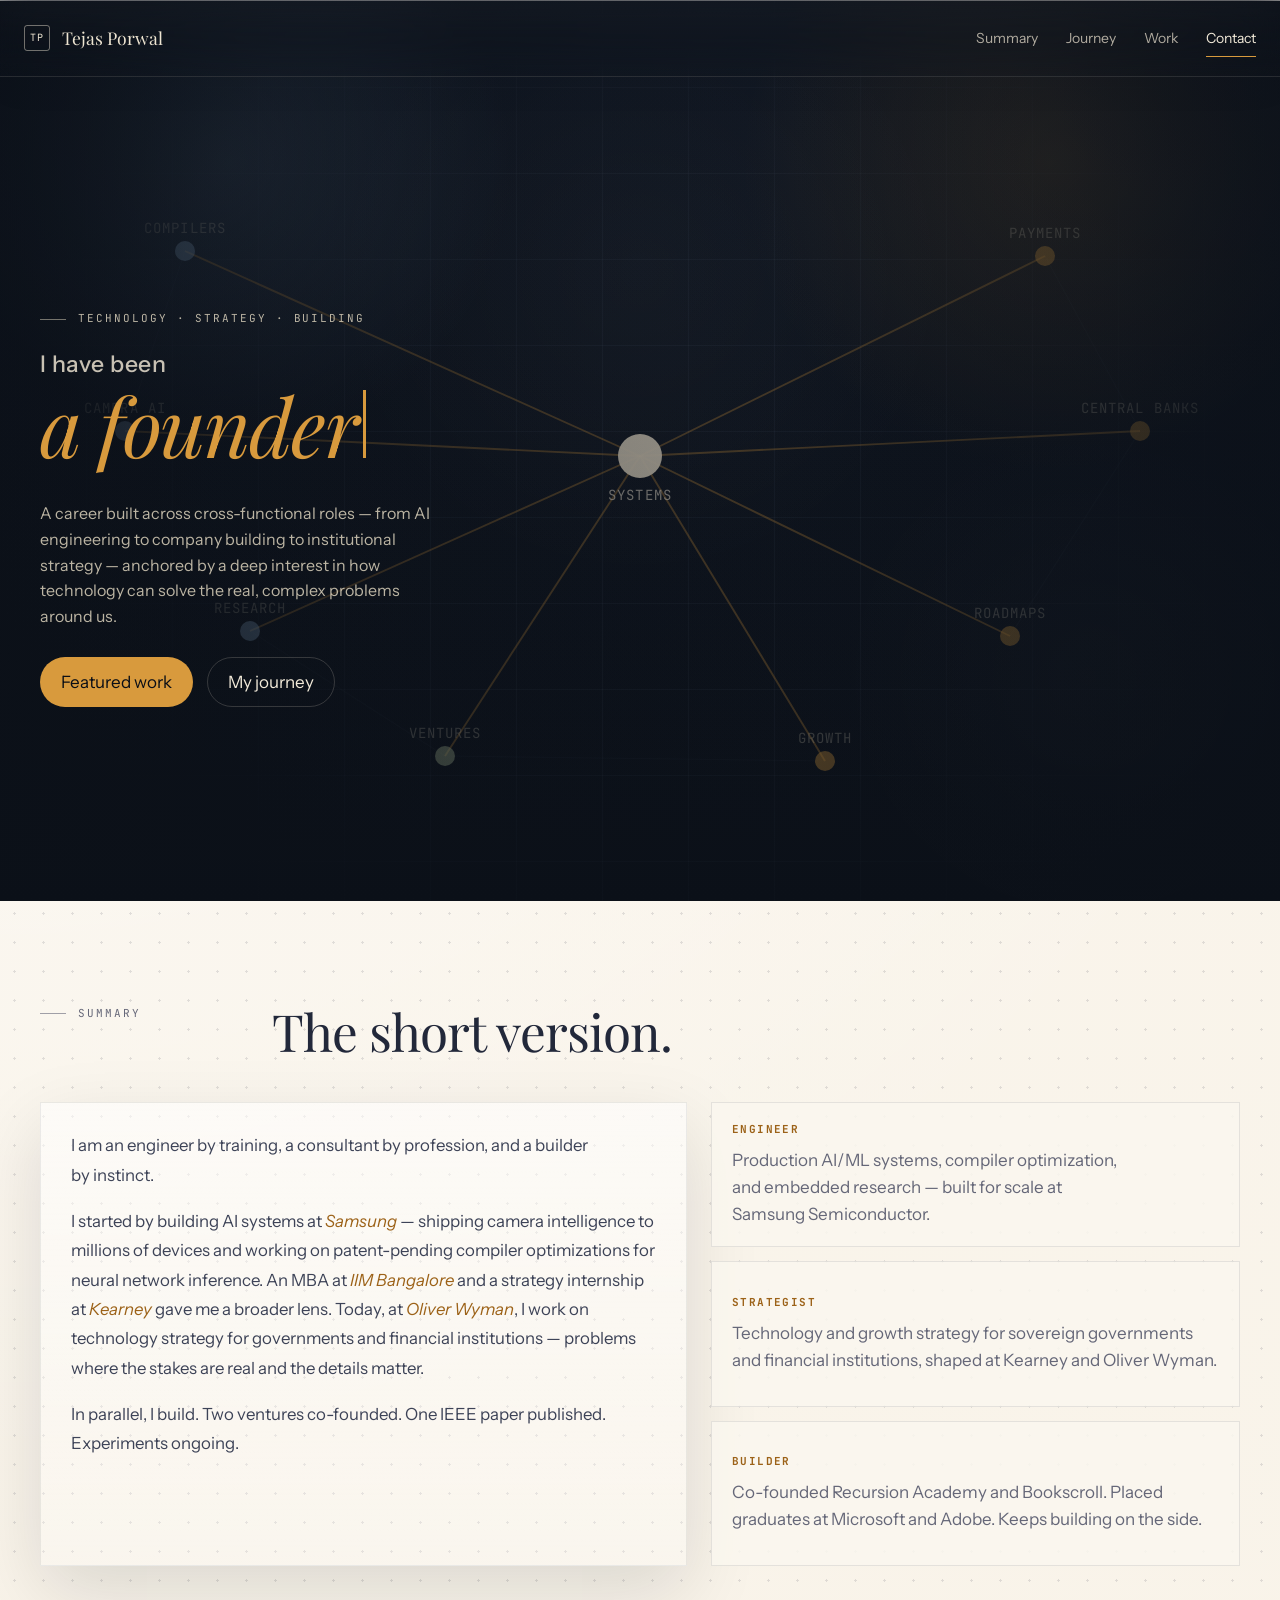
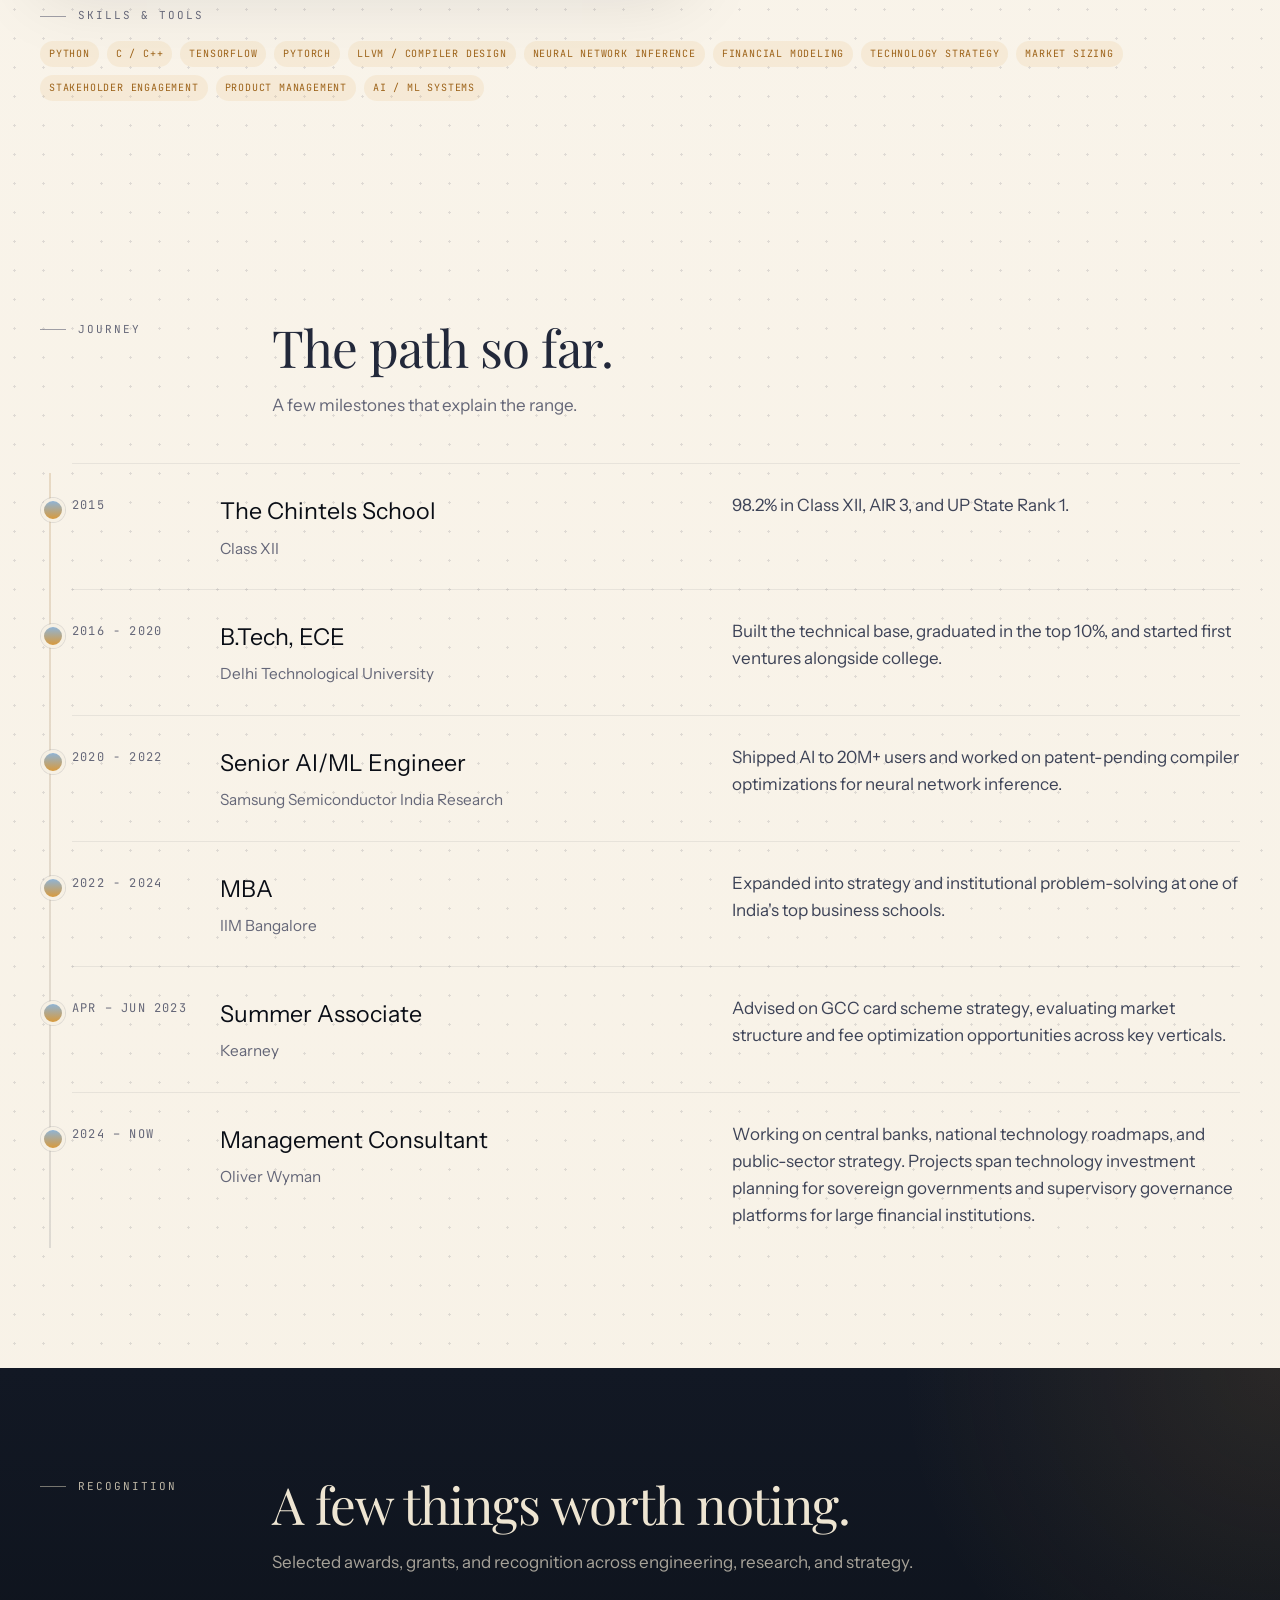
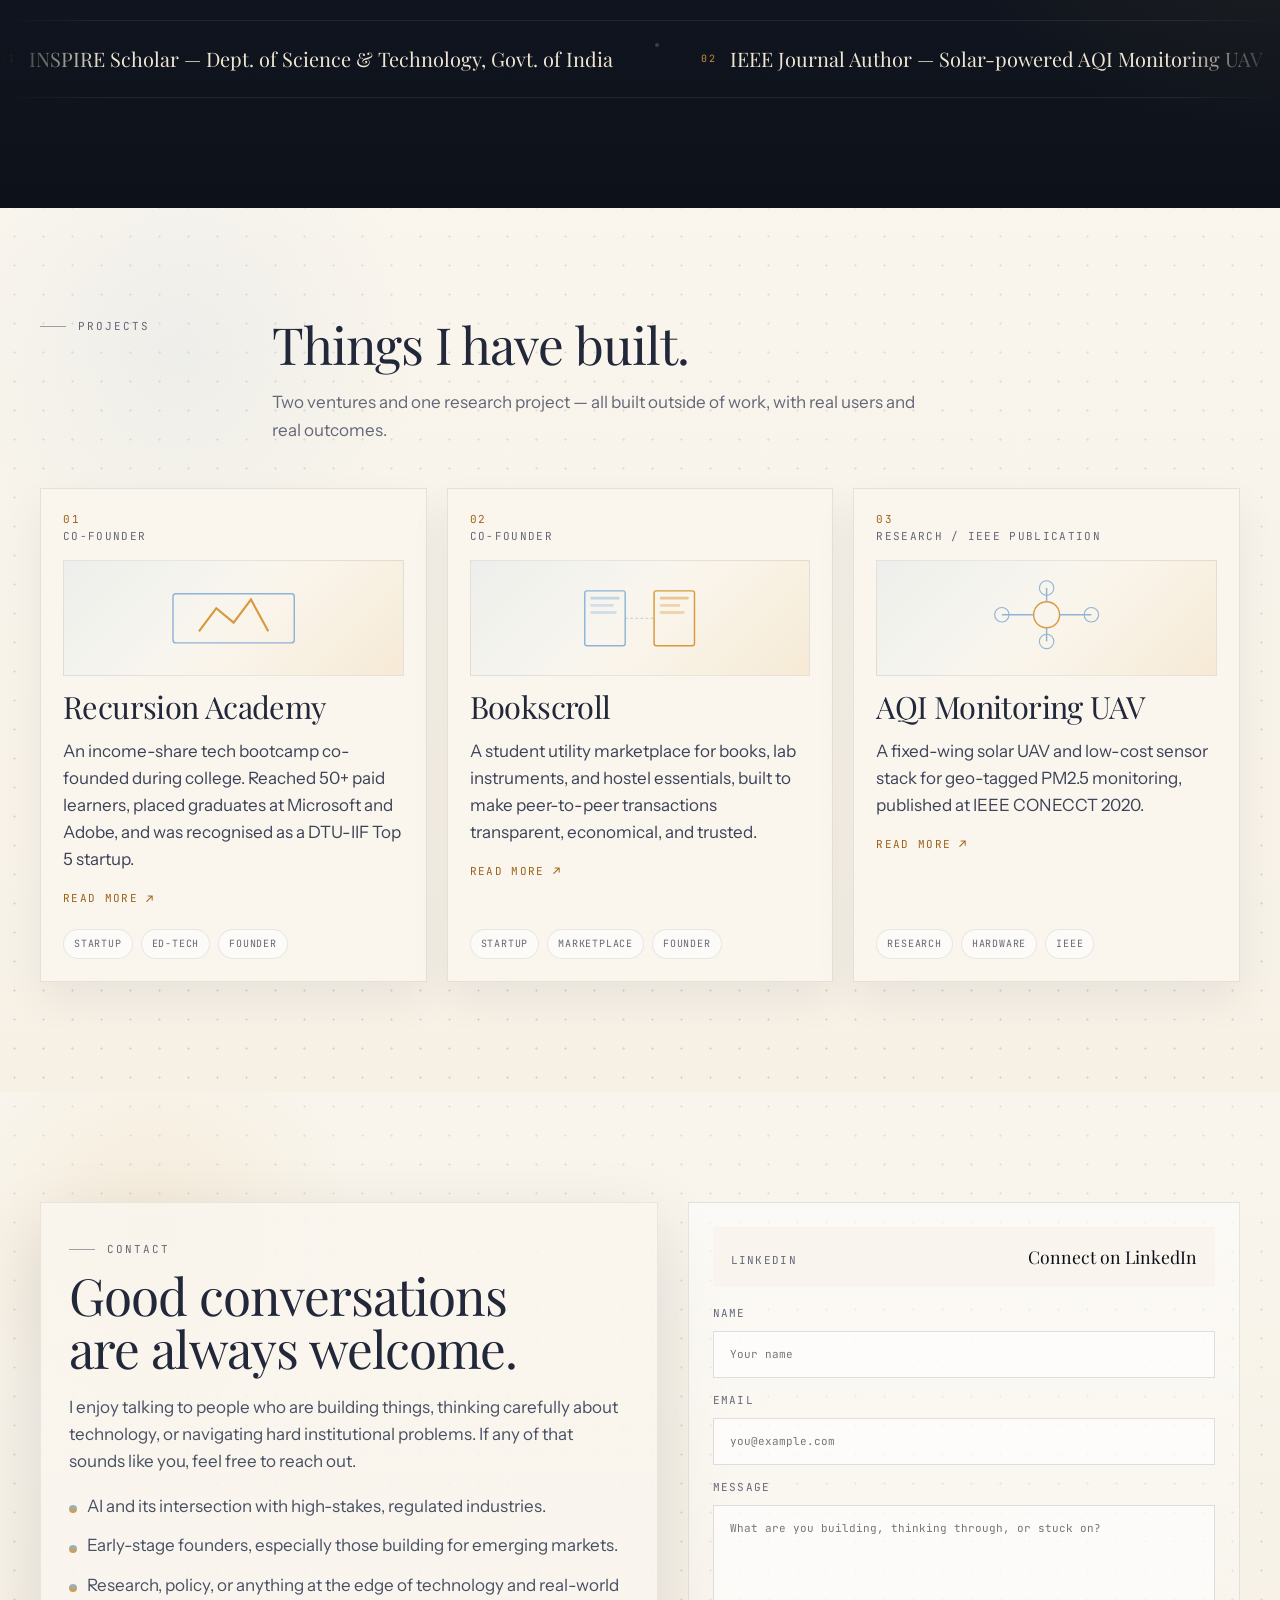
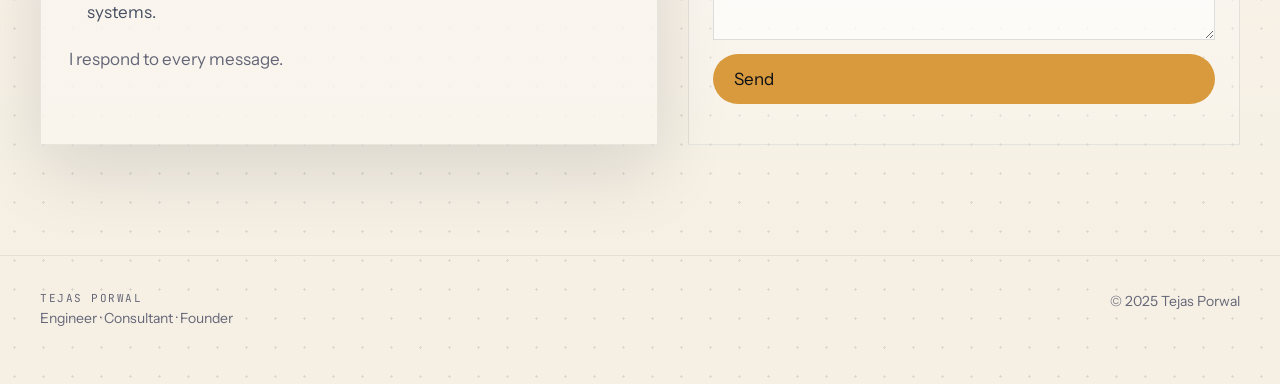
==== commit 924c97f2: "Polish timeline and hero role animation" ====
--- a/index.html
+++ b/index.html
@@ -412,18 +412,30 @@
 .hero-title-role {
   display: inline-flex;
   align-items: baseline;
-  gap: 6px;
-  min-height: 1.1em;
+  gap: 0.08em;
+  min-width: 12.8ch;
+  min-height: 1.12em;
+  font-size: clamp(3rem, 6.3vw, 5.35rem);
   color: var(--amber);
   font-style: italic;
 }
 
 .hero-title-role-text {
   display: inline-block;
+  white-space: nowrap;
+  transition: opacity 220ms ease, transform 220ms ease, filter 220ms ease;
+  will-change: opacity, transform, filter;
+}
+
+.hero-title-role-text.is-changing {
+  opacity: 0;
+  transform: translateY(0.08em);
+  filter: blur(2px);
 }
 
 .hero-title-caret {
   display: inline-block;
+  flex: 0 0 3px;
   width: 3px;
   height: 0.84em;
   background: currentColor;
@@ -607,6 +619,8 @@
 .timeline-wrap {
   --timeline-padding: 32px;
   --timeline-axis: 10px;
+  --timeline-dot-size: 18px;
+  --timeline-dot-radius: 9px;
   position: relative;
   padding-left: var(--timeline-padding);
 }
@@ -639,10 +653,10 @@
 .timeline-row::before {
   content: "";
   position: absolute;
-  left: calc(var(--timeline-axis) - 7px - var(--timeline-padding));
+  left: calc(var(--timeline-axis) - var(--timeline-dot-radius) - var(--timeline-padding));
   top: 34px;
-  width: 14px;
-  height: 14px;
+  width: var(--timeline-dot-size);
+  height: var(--timeline-dot-size);
   border-radius: 50%;
   border: 3px solid var(--cream);
   background: linear-gradient(180deg, var(--steel) 0%, var(--amber) 100%);
@@ -1330,11 +1344,13 @@
   .timeline-wrap {
     --timeline-padding: 24px;
     --timeline-axis: 9px;
+    --timeline-dot-size: 18px;
+    --timeline-dot-radius: 9px;
     padding-left: var(--timeline-padding);
   }
 
   .timeline-row::before {
-    left: calc(var(--timeline-axis) - 7px - var(--timeline-padding));
+    left: calc(var(--timeline-axis) - var(--timeline-dot-radius) - var(--timeline-padding));
   }
 
   .project.project-wide,
@@ -1479,8 +1495,13 @@
   }
 
   .hero-title-role {
-    min-height: 1.18em;
-    font-size: clamp(2.8rem, 16vw, 4.5rem);
+    min-width: 100%;
+    min-height: 3em;
+    font-size: clamp(2.65rem, 14.6vw, 4rem);
+  }
+
+  .hero-title-role-text {
+    white-space: normal;
   }
 
   .hero-sub {
@@ -1952,42 +1973,17 @@
       roleText.textContent = roleWords[roleWords.length - 1];
     } else {
       let wordIndex = 0;
-      let charIndex = 0;
-      let mode = "type";
-
-      function tickRole() {
-        const currentWord = roleWords[wordIndex];
-
-        if (mode === "type") {
-          charIndex += 1;
-          roleText.textContent = currentWord.slice(0, charIndex);
-          if (charIndex === currentWord.length) {
-            mode = "hold";
-            setTimeout(tickRole, 1350);
-            return;
-          }
-          setTimeout(tickRole, 48 + Math.random() * 28);
-          return;
-        }
-
-        if (mode === "hold") {
-          mode = "erase";
-          setTimeout(tickRole, 240);
-          return;
-        }
-
-        charIndex -= 1;
-        roleText.textContent = currentWord.slice(0, charIndex);
-        if (charIndex === 0) {
+      roleText.textContent = roleWords[wordIndex];
+
+      window.setInterval(() => {
+        roleText.classList.add("is-changing");
+
+        window.setTimeout(() => {
           wordIndex = (wordIndex + 1) % roleWords.length;
-          mode = "type";
-          setTimeout(tickRole, 200);
-          return;
-        }
-        setTimeout(tickRole, 26);
-      }
-
-      tickRole();
+          roleText.textContent = roleWords[wordIndex];
+          roleText.classList.remove("is-changing");
+        }, 220);
+      }, 2200);
     }
   }
 
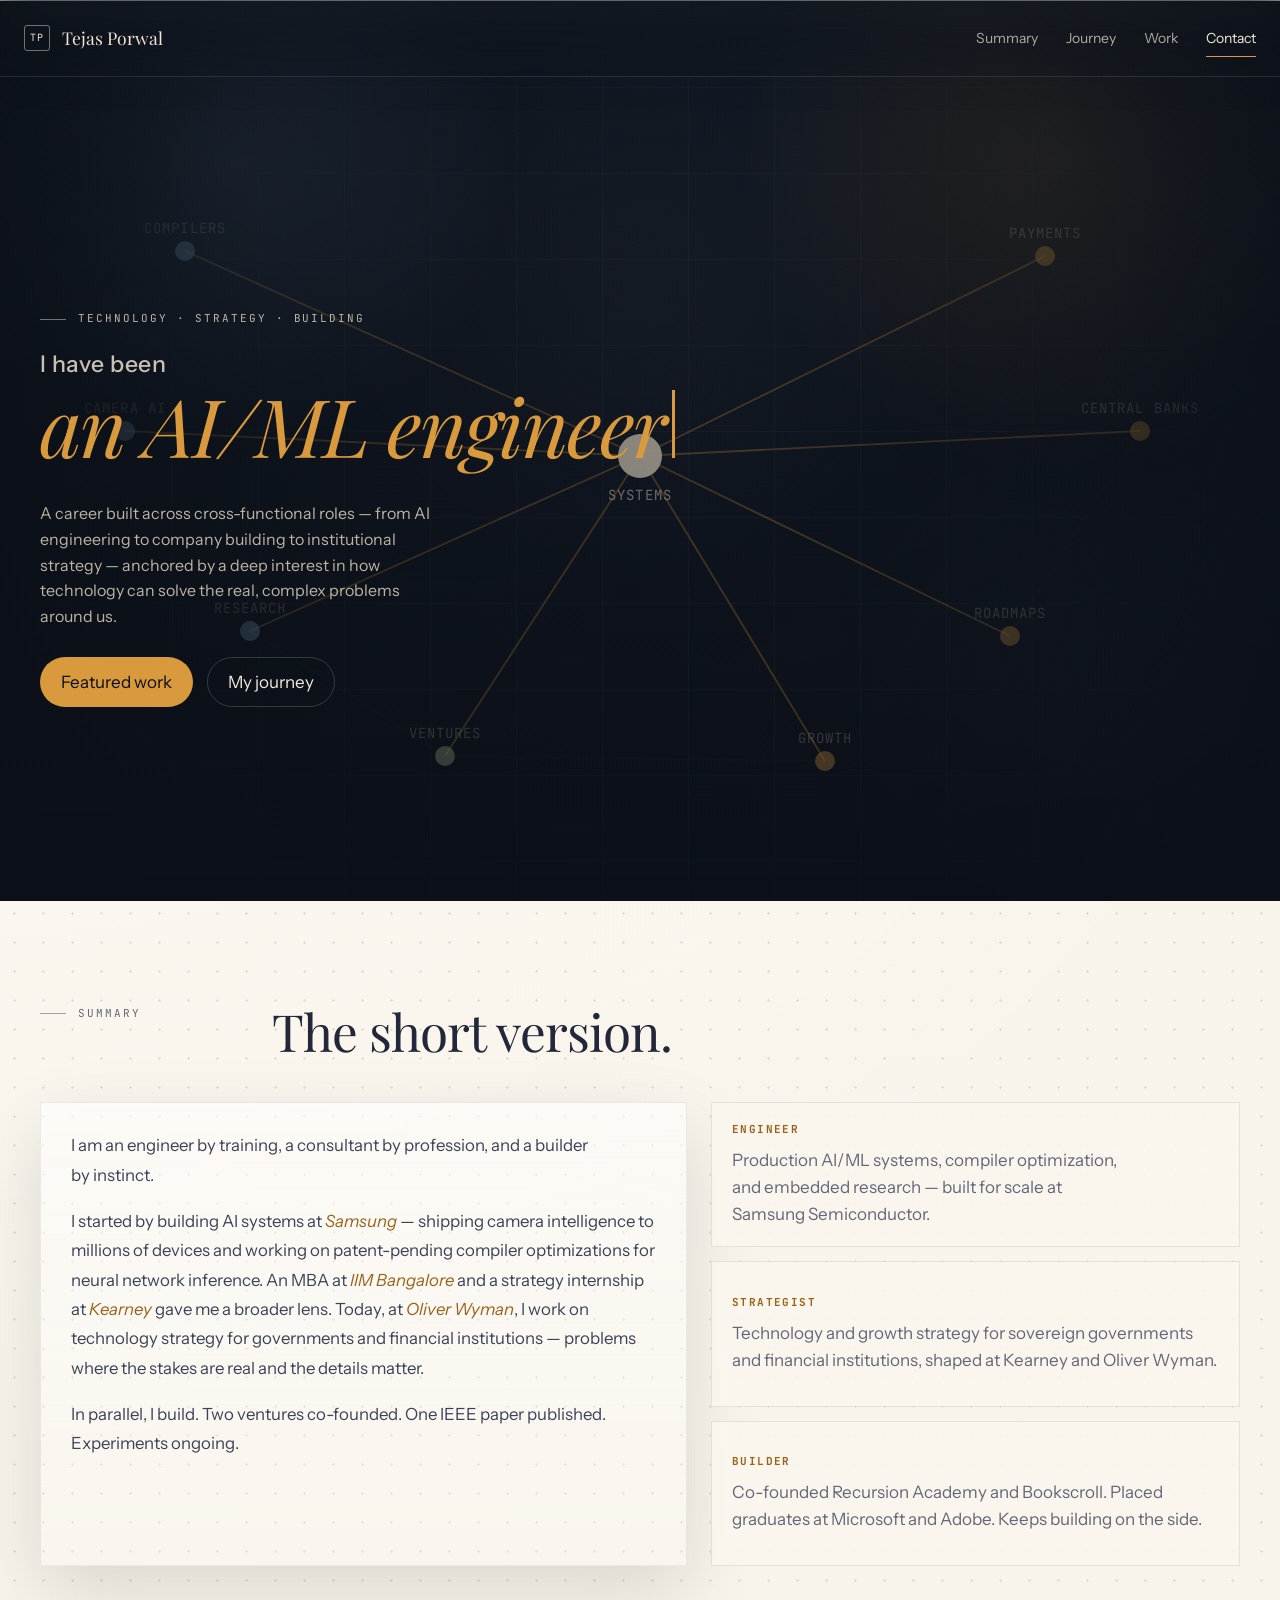
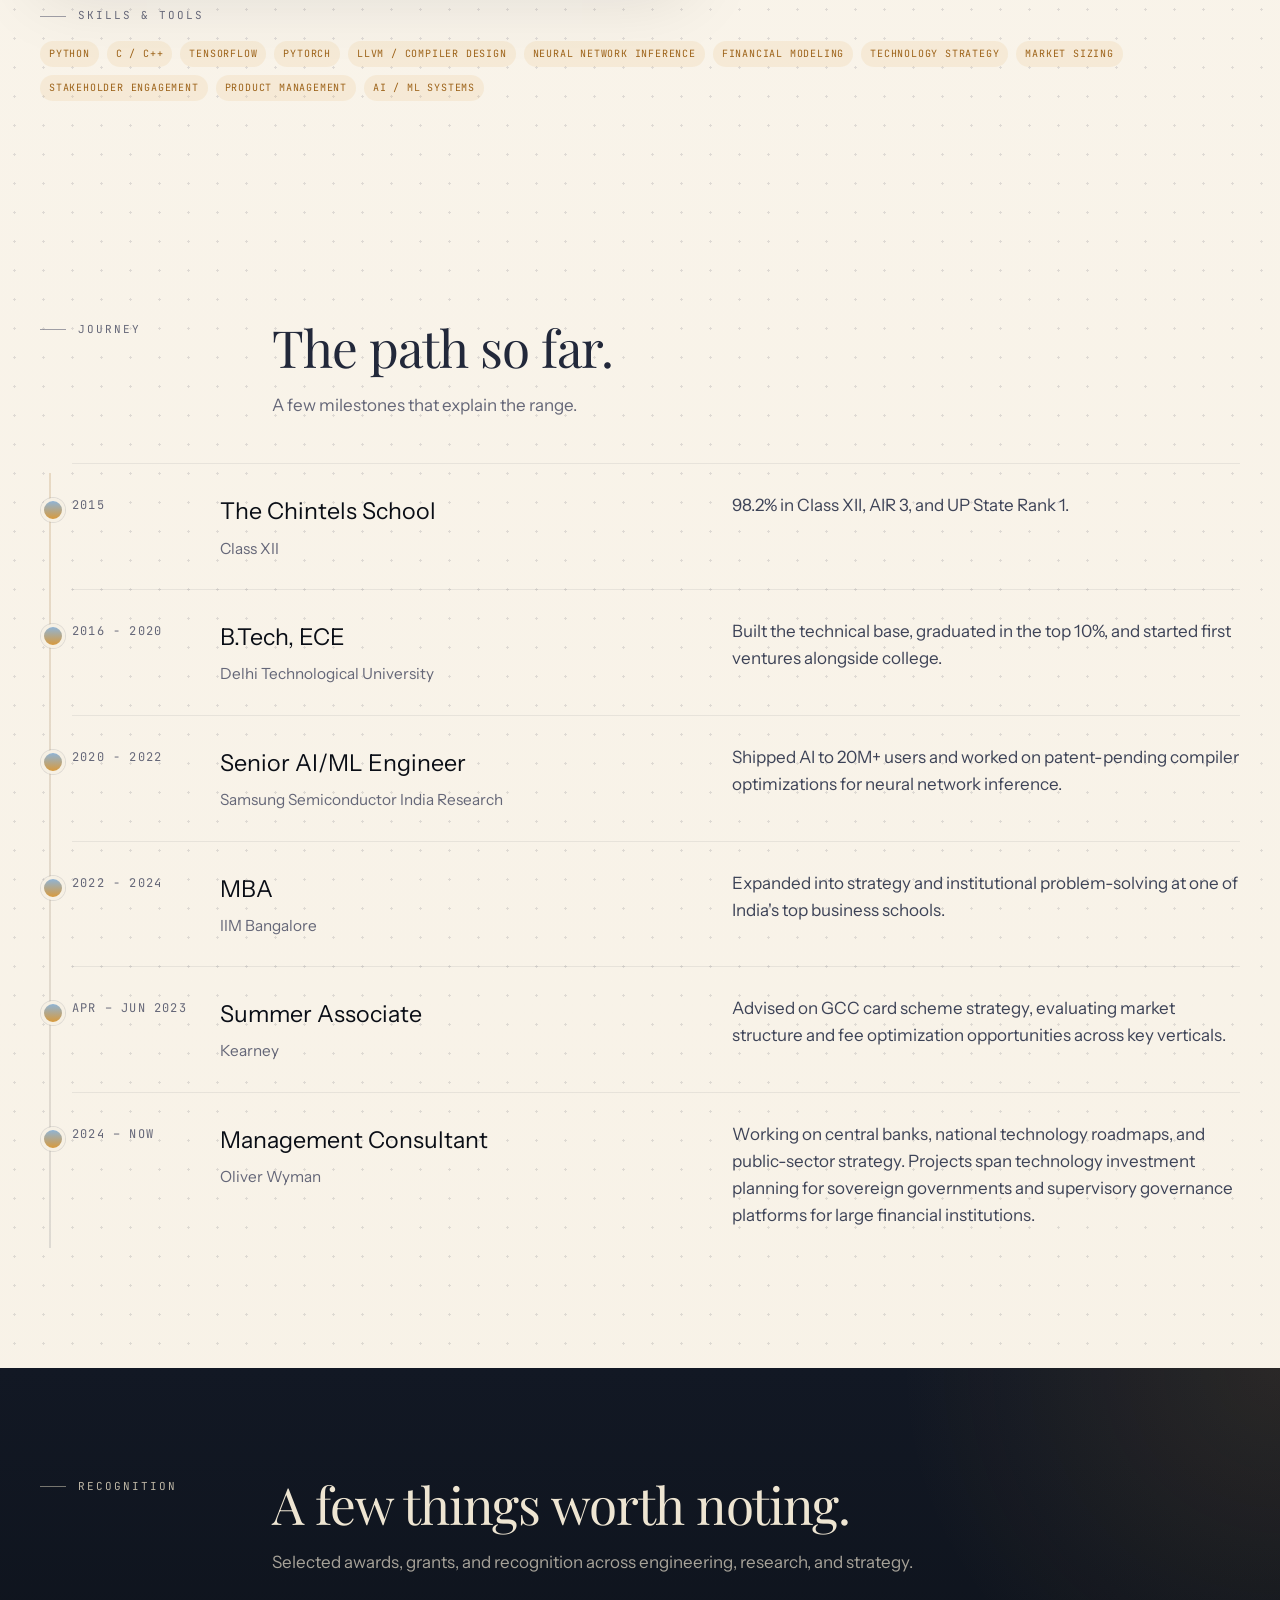
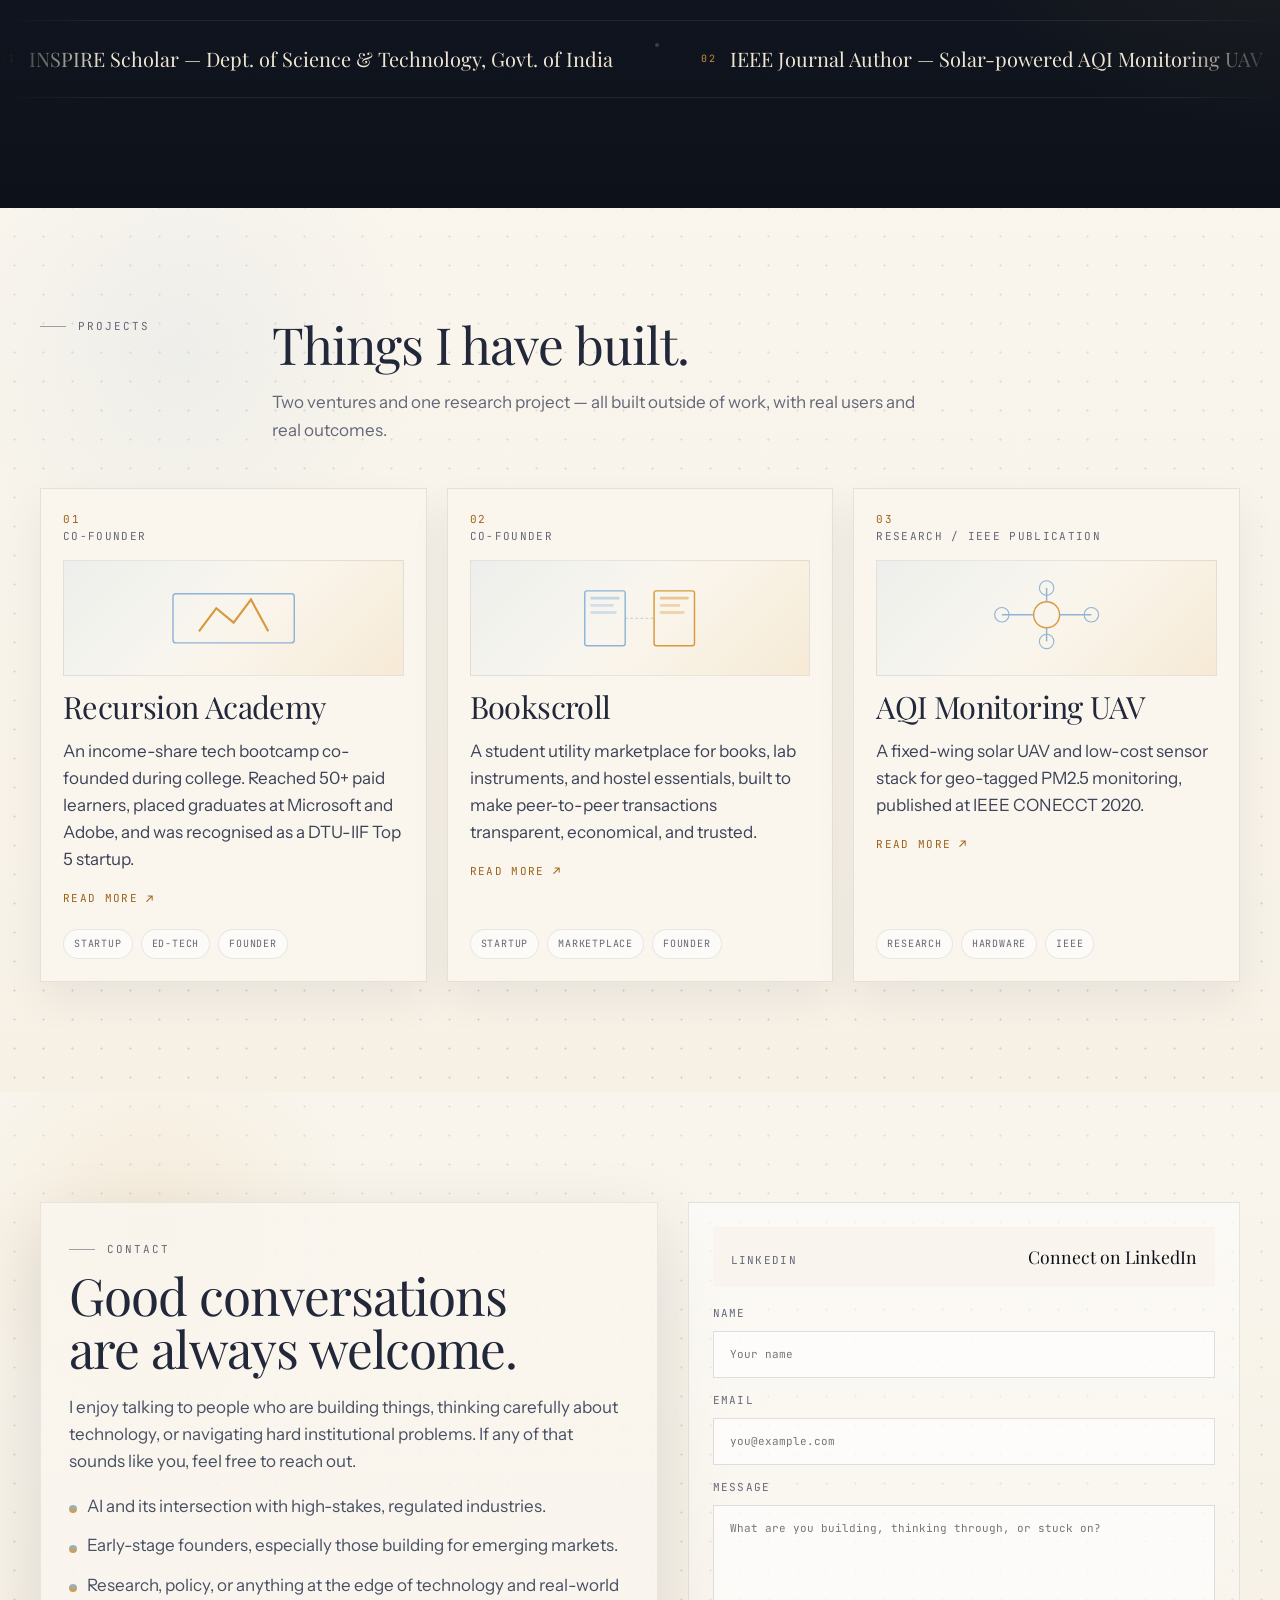
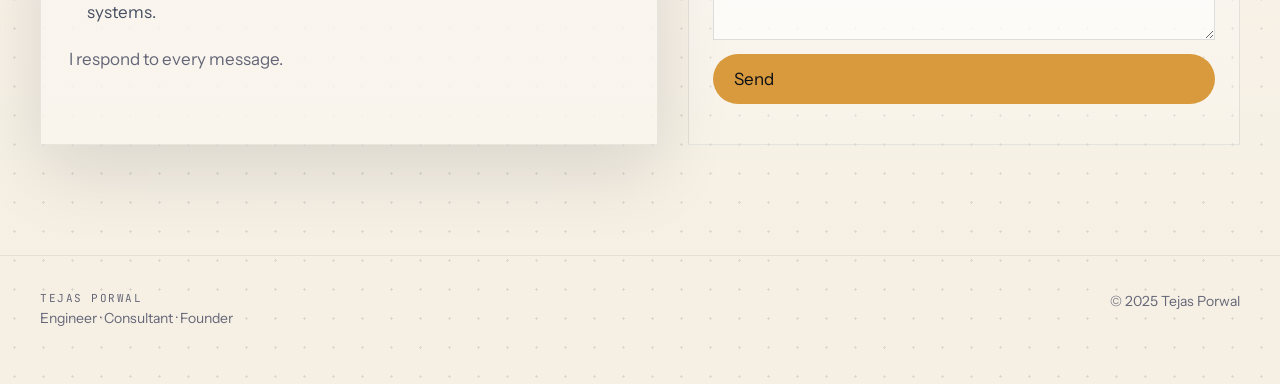
==== commit b556943c: "Refine hero typewriter animation" ====
--- a/index.html
+++ b/index.html
@@ -423,14 +423,8 @@
 .hero-title-role-text {
   display: inline-block;
   white-space: nowrap;
-  transition: opacity 220ms ease, transform 220ms ease, filter 220ms ease;
-  will-change: opacity, transform, filter;
-}
-
-.hero-title-role-text.is-changing {
-  opacity: 0;
-  transform: translateY(0.08em);
-  filter: blur(2px);
+  font-variant-ligatures: none;
+  will-change: contents;
 }
 
 .hero-title-caret {
@@ -1973,17 +1967,80 @@
       roleText.textContent = roleWords[roleWords.length - 1];
     } else {
       let wordIndex = 0;
-      roleText.textContent = roleWords[wordIndex];
-
-      window.setInterval(() => {
-        roleText.classList.add("is-changing");
-
-        window.setTimeout(() => {
+      let charIndex = 0;
+      let mode = "typing";
+      let activeTimer = null;
+
+      function currentWord() {
+        return roleWords[wordIndex];
+      }
+
+      function renderRole() {
+        roleText.textContent = currentWord().slice(0, charIndex);
+      }
+
+      function nextDelay() {
+        const word = currentWord();
+        const char = word.charAt(Math.max(0, charIndex - 1));
+
+        if (mode === "typing") {
+          if (charIndex === word.length) return 1450;
+          if (char === " ") return 118;
+          if (char === "/") return 92;
+          return 54 + (charIndex % 3) * 12;
+        }
+
+        if (mode === "pausing") return 180;
+        return 28 + (charIndex % 2) * 8;
+      }
+
+      function scheduleNext(delay) {
+        activeTimer = window.setTimeout(tickRole, delay);
+      }
+
+      function tickRole() {
+        const word = currentWord();
+
+        if (mode === "typing") {
+          charIndex += 1;
+          renderRole();
+
+          if (charIndex >= word.length) {
+            mode = "pausing";
+            scheduleNext(1450);
+            return;
+          }
+
+          scheduleNext(nextDelay());
+          return;
+        }
+
+        if (mode === "pausing") {
+          mode = "erasing";
+          scheduleNext(nextDelay());
+          return;
+        }
+
+        charIndex -= 1;
+        renderRole();
+
+        if (charIndex <= 0) {
+          charIndex = 0;
           wordIndex = (wordIndex + 1) % roleWords.length;
-          roleText.textContent = roleWords[wordIndex];
-          roleText.classList.remove("is-changing");
-        }, 220);
-      }, 2200);
+          mode = "typing";
+          scheduleNext(260);
+          return;
+        }
+
+        scheduleNext(nextDelay());
+      }
+
+      renderRole();
+      scheduleNext(260);
+
+      window.addEventListener("pagehide", () => {
+        if (activeTimer) window.clearTimeout(activeTimer);
+      });
     }
   }
 
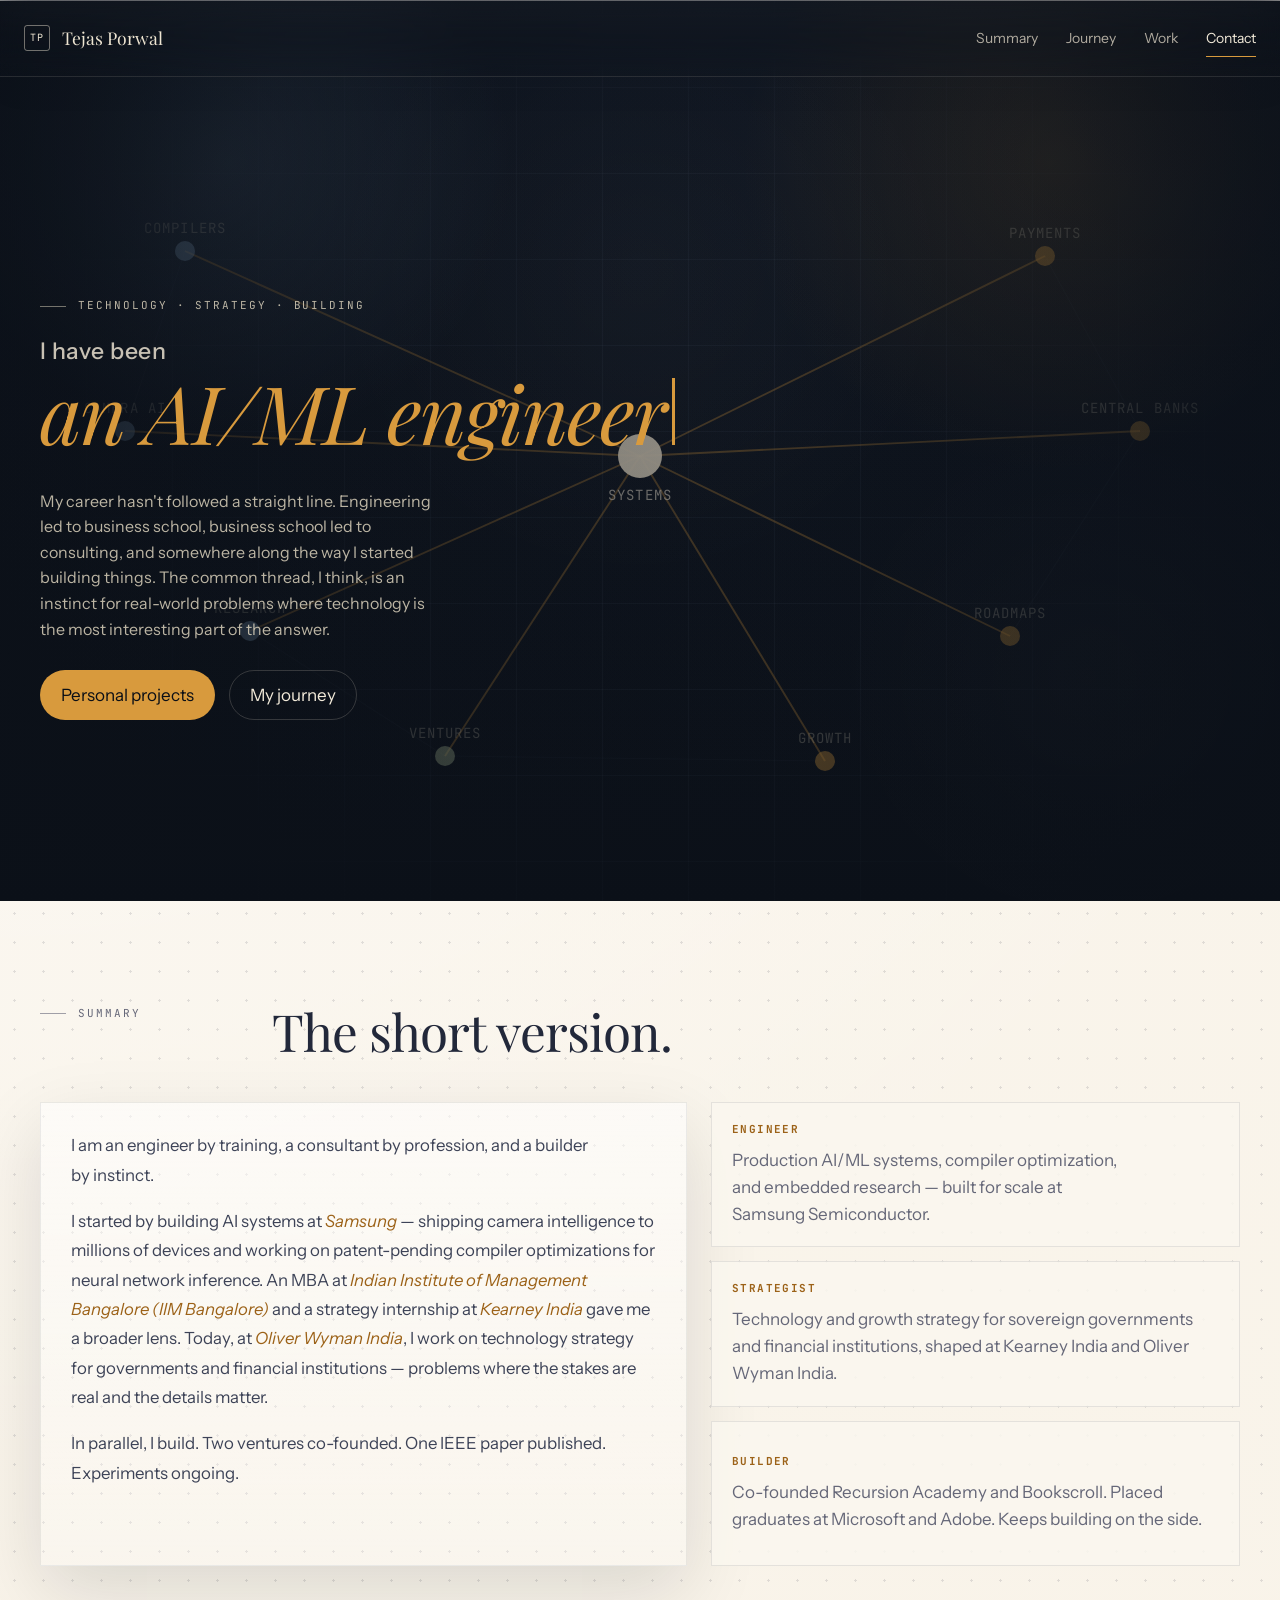
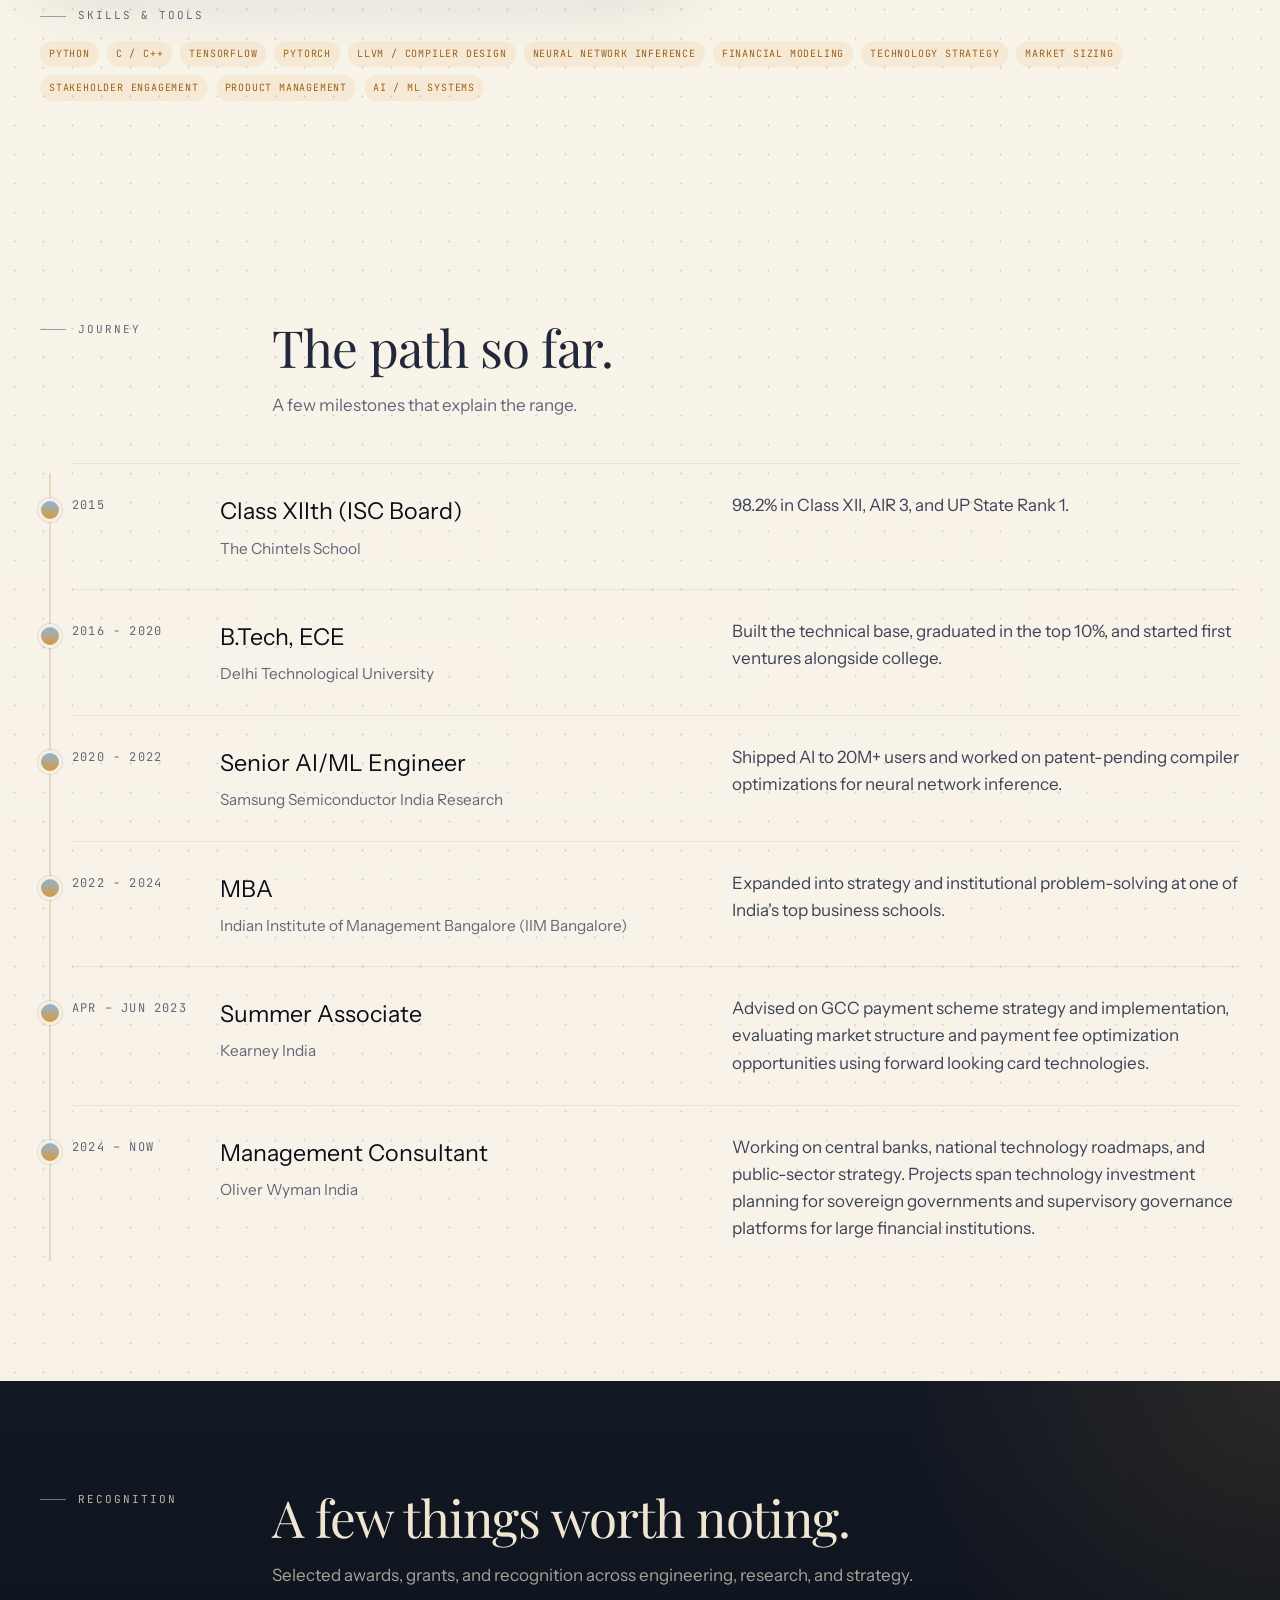
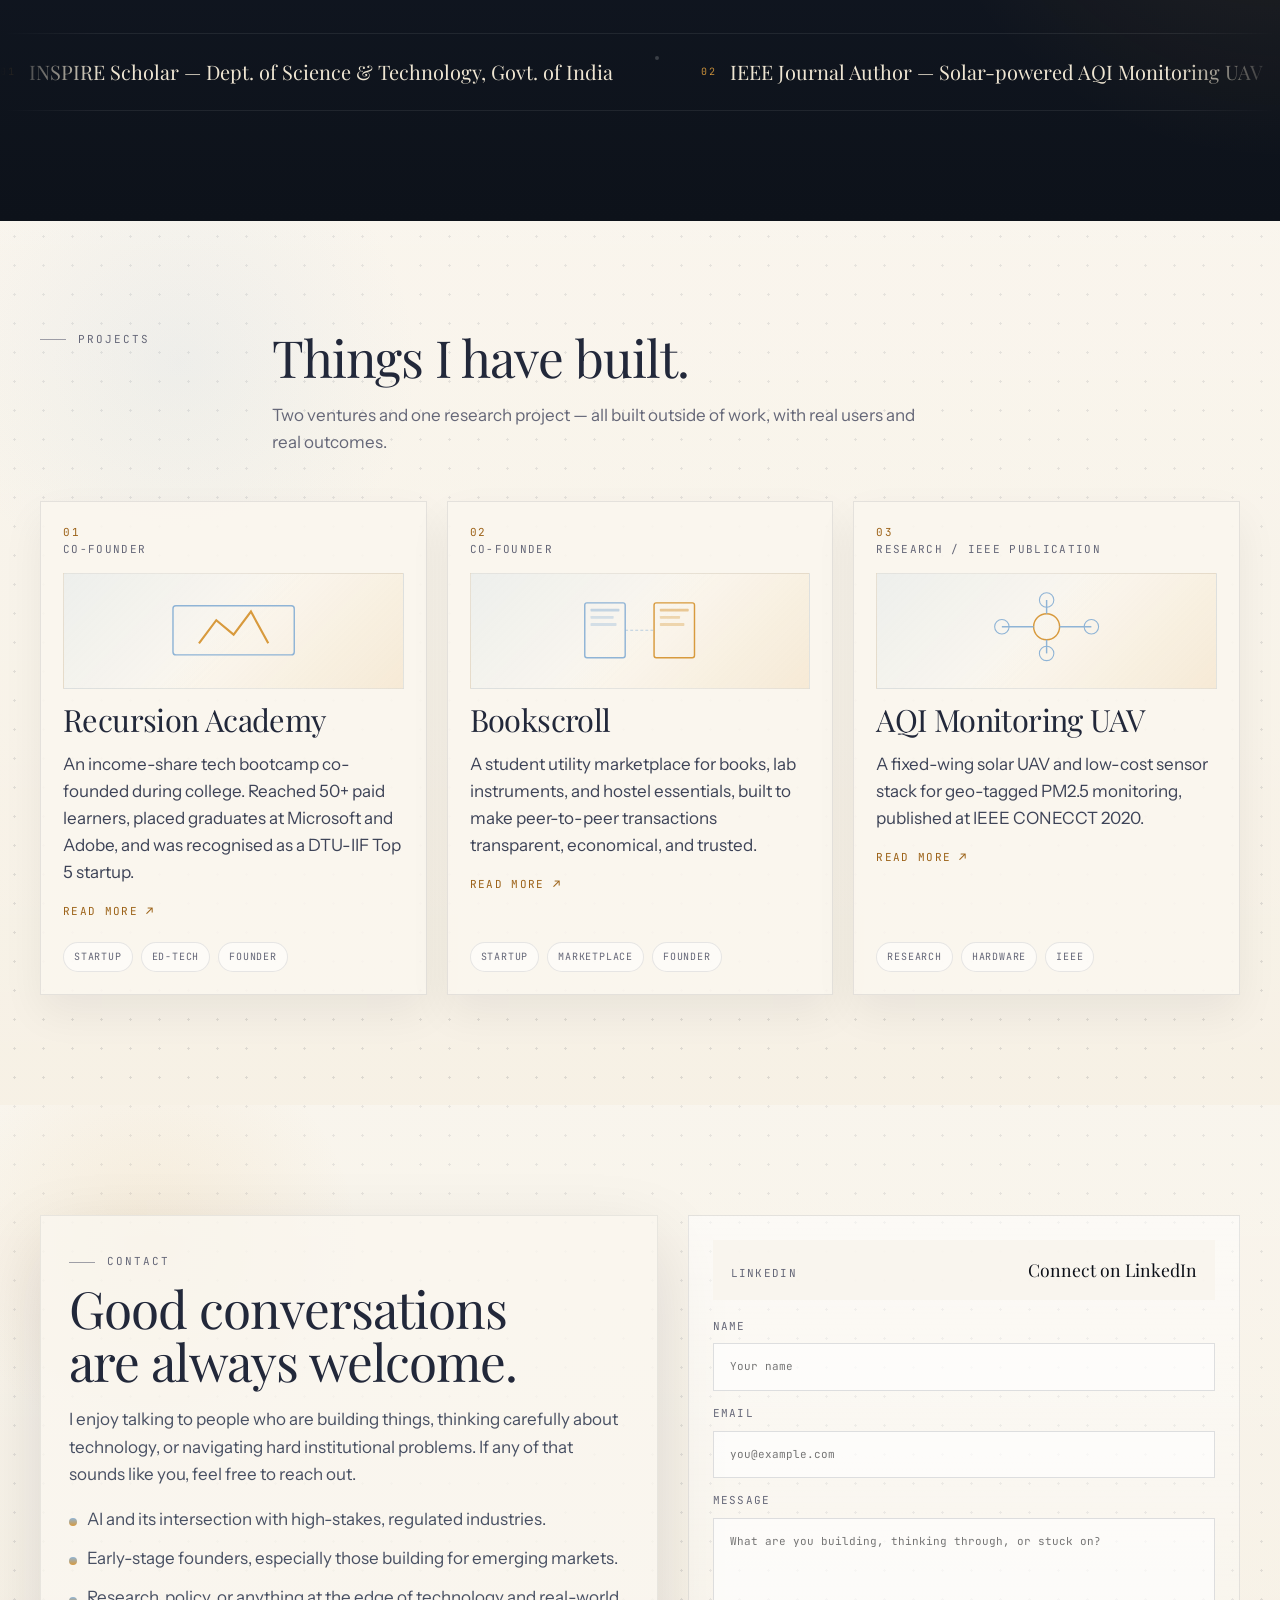
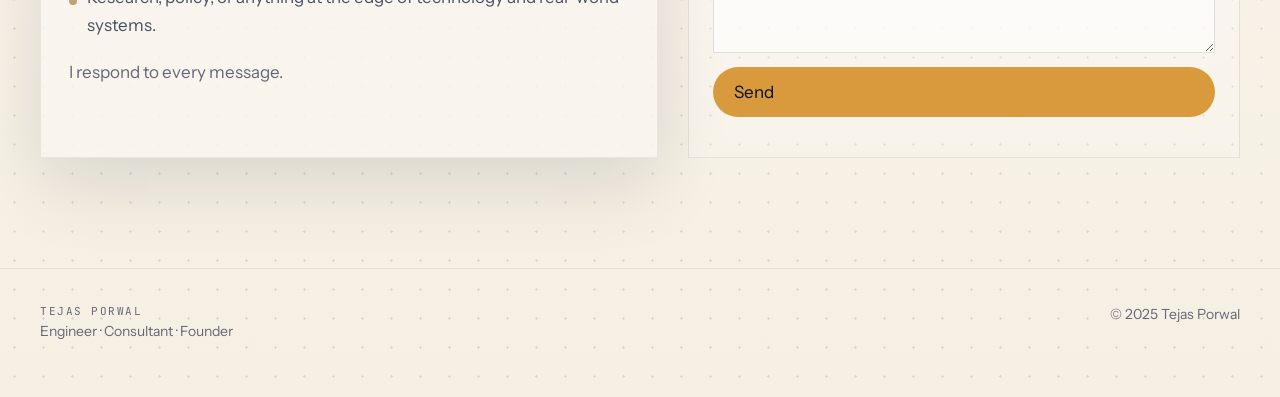
==== commit 51603c4f: "Update hero copy and journey details" ====
--- a/index.html
+++ b/index.html
@@ -614,7 +614,7 @@
   --timeline-padding: 32px;
   --timeline-axis: 10px;
   --timeline-dot-size: 18px;
-  --timeline-dot-radius: 9px;
+  --timeline-dot-radius: 12px;
   position: relative;
   padding-left: var(--timeline-padding);
 }
@@ -1339,7 +1339,7 @@
     --timeline-padding: 24px;
     --timeline-axis: 9px;
     --timeline-dot-size: 18px;
-    --timeline-dot-radius: 9px;
+    --timeline-dot-radius: 12px;
     padding-left: var(--timeline-padding);
   }
 
@@ -1589,9 +1589,9 @@
           <span class="hero-title-caret" aria-hidden="true"></span>
         </span>
       </h1>
-      <p class="hero-sub">A career built across cross-functional roles — from AI engineering to company building to institutional strategy — anchored by a deep interest in how technology can solve the real, complex problems around us.</p>
+      <p class="hero-sub">My career hasn't followed a straight line. Engineering led to business school, business school led to consulting, and somewhere along the way I started building things. The common thread, I think, is an instinct for real-world problems where technology is the most interesting part of the answer.</p>
       <div class="hero-cta">
-        <a class="button-link primary" href="#work">Featured work</a>
+        <a class="button-link primary" href="#work">Personal projects</a>
         <a class="button-link" href="#journey">My journey</a>
       </div>
     </div>
@@ -1612,7 +1612,7 @@
         <div class="story reveal">
           <div class="story-text">
             <p>I am an engineer by training, a consultant by profession, and a builder by instinct.</p>
-            <p>I started by building AI systems at <em>Samsung</em> — shipping camera intelligence to millions of devices and working on patent-pending compiler optimizations for neural network inference. An MBA at <em>IIM Bangalore</em> and a strategy internship at <em>Kearney</em> gave me a broader lens. Today, at <em>Oliver Wyman</em>, I work on technology strategy for governments and financial institutions — problems where the stakes are real and the details matter.</p>
+            <p>I started by building AI systems at <em>Samsung</em> — shipping camera intelligence to millions of devices and working on patent-pending compiler optimizations for neural network inference. An MBA at <em>Indian Institute of Management Bangalore (IIM Bangalore)</em> and a strategy internship at <em>Kearney India</em> gave me a broader lens. Today, at <em>Oliver Wyman India</em>, I work on technology strategy for governments and financial institutions — problems where the stakes are real and the details matter.</p>
             <p>In parallel, I build. Two ventures co-founded. One IEEE paper published. Experiments ongoing.</p>
           </div>
         </div>
@@ -1624,7 +1624,7 @@
           </div>
           <div class="summary-point">
             <strong>Strategist</strong>
-            <p>Technology and growth strategy for sovereign governments and financial institutions, shaped at Kearney and Oliver Wyman.</p>
+            <p>Technology and growth strategy for sovereign governments and financial institutions, shaped at Kearney India and Oliver Wyman India.</p>
           </div>
           <div class="summary-point">
             <strong>Builder</strong>
@@ -1667,7 +1667,7 @@
         <div class="timeline">
           <article class="timeline-row reveal">
             <div class="timeline-year">2015</div>
-            <div class="timeline-title">The Chintels School<span class="sub">Class XII</span></div>
+            <div class="timeline-title">Class XIIth (ISC Board)<span class="sub">The Chintels School</span></div>
             <div class="timeline-desc">98.2% in Class XII, AIR 3, and UP State Rank 1.</div>
           </article>
           <article class="timeline-row reveal">
@@ -1682,17 +1682,17 @@
           </article>
           <article class="timeline-row reveal">
             <div class="timeline-year">2022 - 2024</div>
-            <div class="timeline-title">MBA<span class="sub">IIM Bangalore</span></div>
+            <div class="timeline-title">MBA<span class="sub">Indian Institute of Management Bangalore (IIM Bangalore)</span></div>
             <div class="timeline-desc">Expanded into strategy and institutional problem-solving at one of India's top business schools.</div>
           </article>
           <article class="timeline-row reveal">
             <div class="timeline-year">Apr – Jun 2023</div>
-            <div class="timeline-title">Summer Associate<span class="sub">Kearney</span></div>
-            <div class="timeline-desc">Advised on GCC card scheme strategy, evaluating market structure and fee optimization opportunities across key verticals.</div>
+            <div class="timeline-title">Summer Associate<span class="sub">Kearney India</span></div>
+            <div class="timeline-desc">Advised on GCC payment scheme strategy and implementation, evaluating market structure and payment fee optimization opportunities using forward looking card technologies.</div>
           </article>
           <article class="timeline-row reveal">
             <div class="timeline-year">2024 – Now</div>
-            <div class="timeline-title">Management Consultant<span class="sub">Oliver Wyman</span></div>
+            <div class="timeline-title">Management Consultant<span class="sub">Oliver Wyman India</span></div>
             <div class="timeline-desc">Working on central banks, national technology roadmaps, and public-sector strategy. Projects span technology investment planning for sovereign governments and supervisory governance platforms for large financial institutions.</div>
           </article>
         </div>
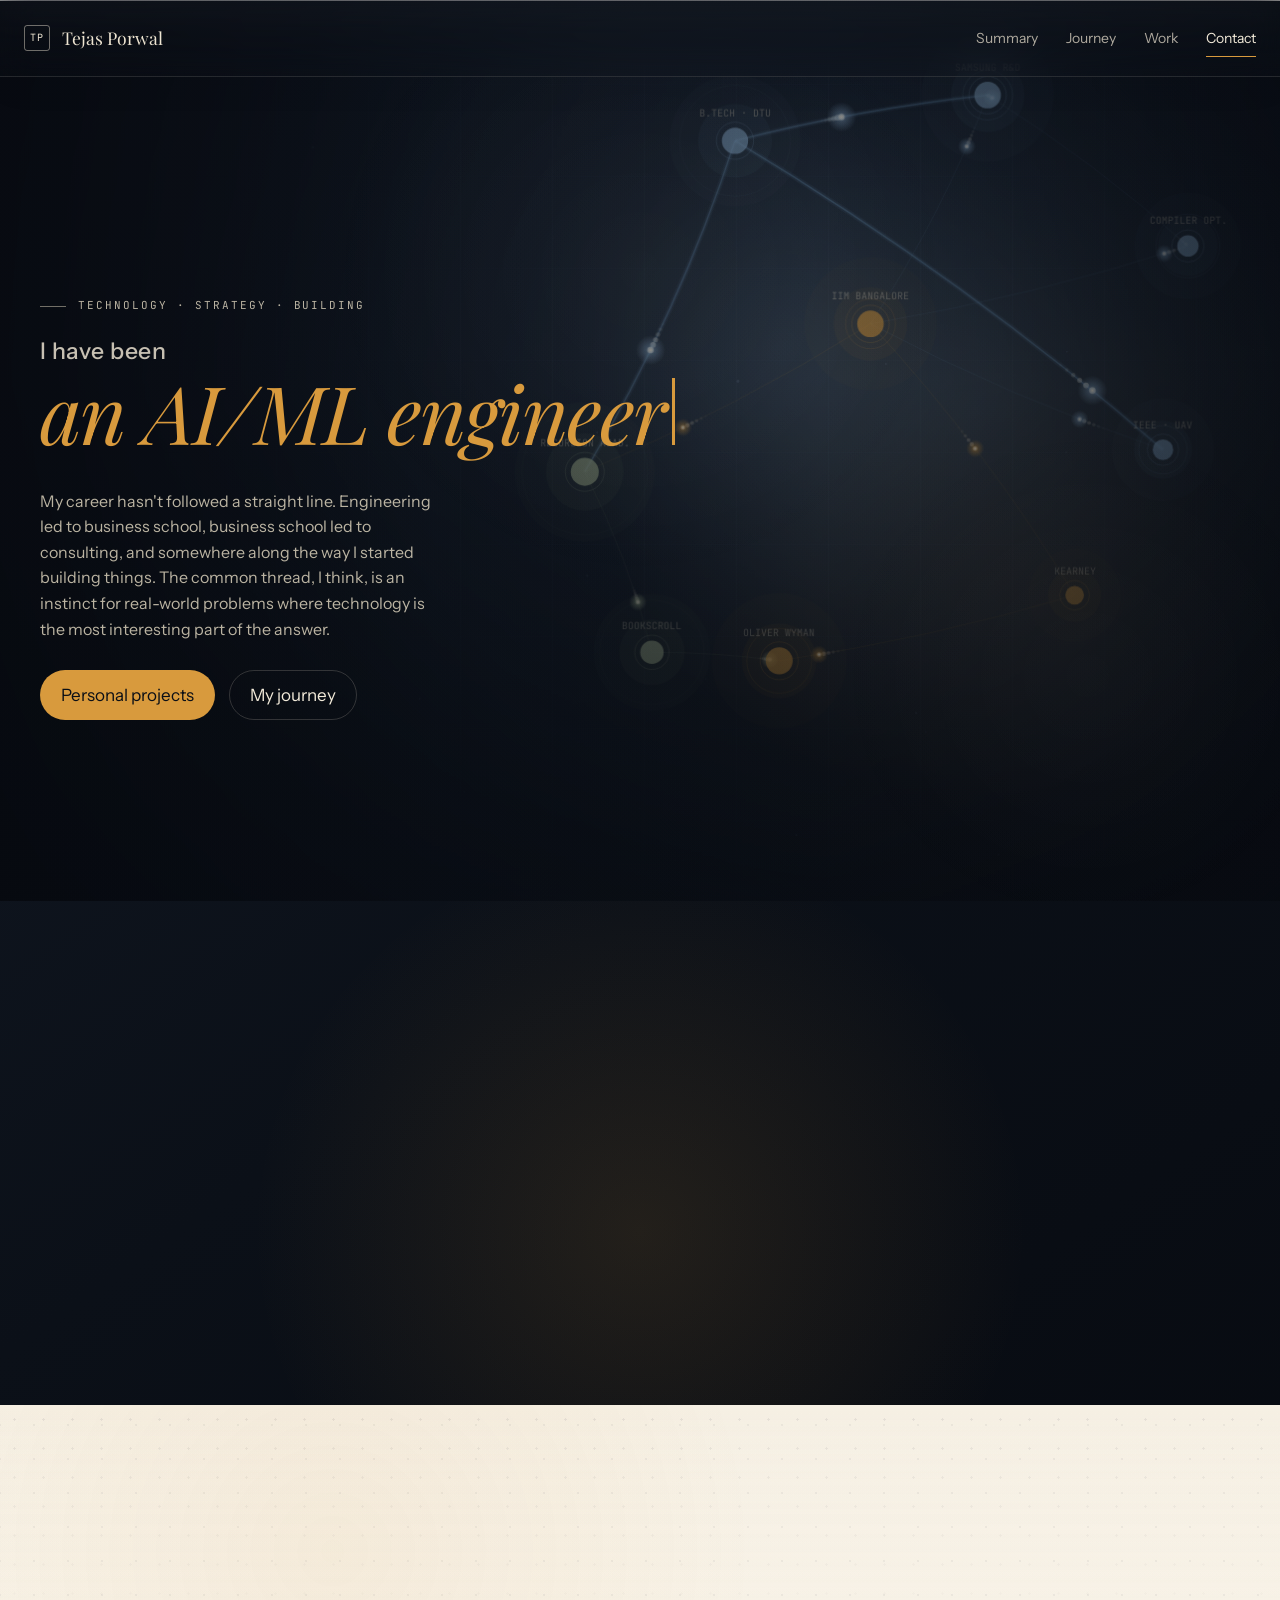
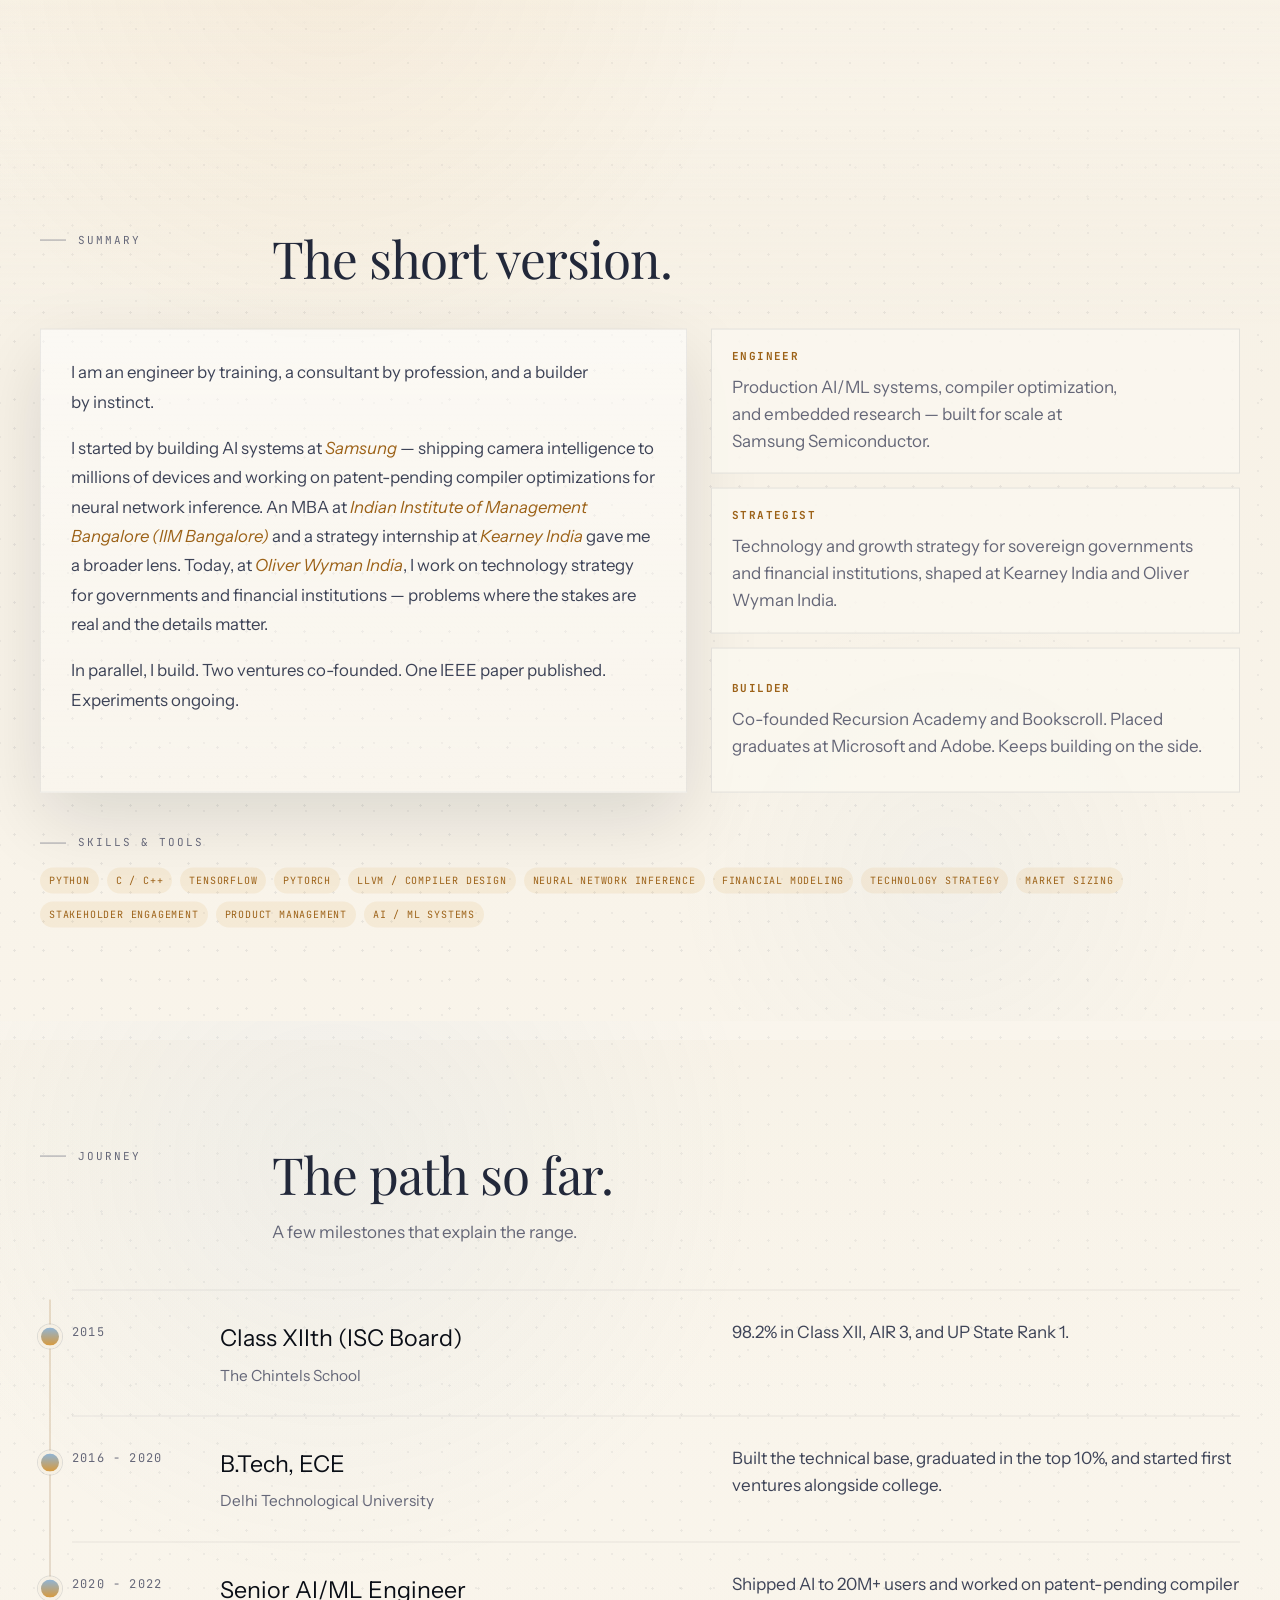
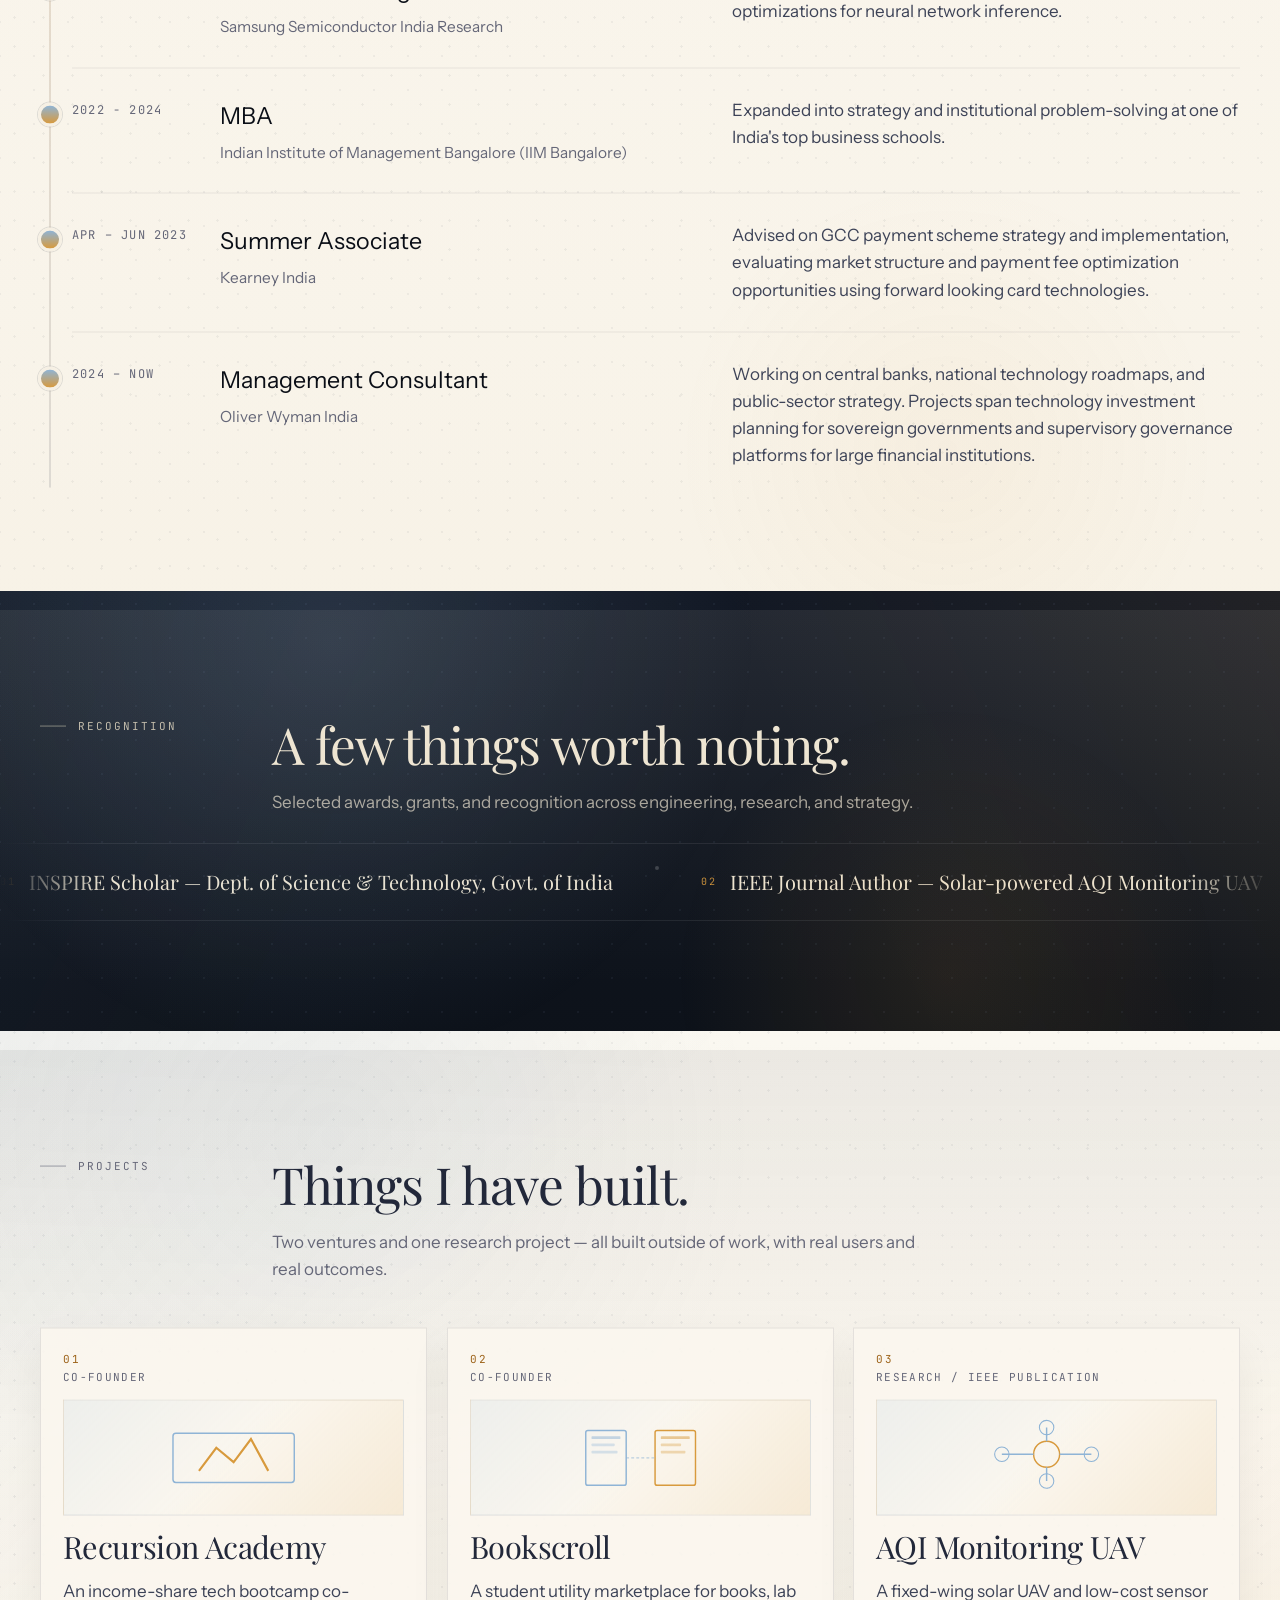
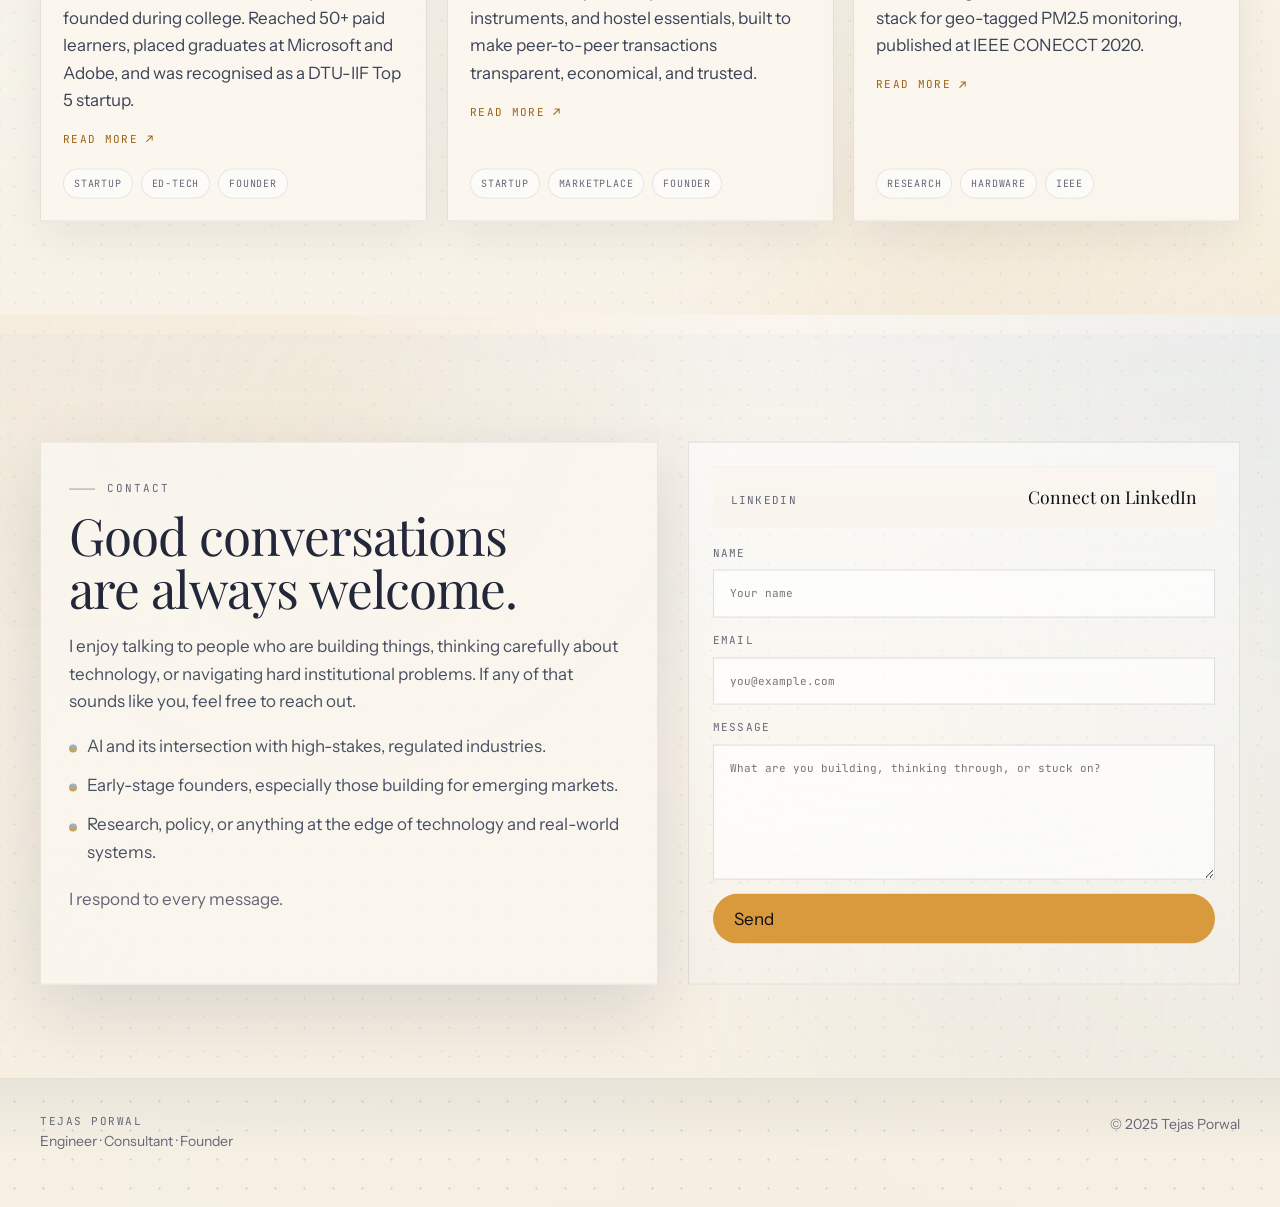
==== commit 243c6f2e: "Redesign portfolio scroll animations" ====
--- a/index.html
+++ b/index.html
@@ -113,6 +113,15 @@
   text-wrap: pretty;
 }
 
+main {
+  position: relative;
+  z-index: 8;
+  background:
+    radial-gradient(circle, rgba(34, 40, 58, 0.08) 1px, transparent 1.2px),
+    linear-gradient(180deg, var(--cream) 0%, var(--paper) 48%, var(--cream) 100%);
+  background-size: 29px 29px, auto;
+}
+
 img,
 svg {
   display: block;
@@ -153,8 +162,48 @@
 }
 
 .section {
+  --section-progress: 0;
+  --section-enter: linear-gradient(180deg, rgba(246, 240, 228, 0), rgba(246, 240, 228, 0));
+  --section-exit: linear-gradient(180deg, rgba(246, 240, 228, 0), rgba(246, 240, 228, 0));
+  --section-line: rgba(34, 40, 58, 0.08);
   position: relative;
   padding: 110px 0;
+  overflow: clip;
+  isolation: isolate;
+}
+
+.section::before,
+.section::after {
+  content: "";
+  position: absolute;
+  left: 0;
+  right: 0;
+  z-index: 0;
+  pointer-events: none;
+}
+
+.section::before {
+  top: 0;
+  height: 42vh;
+  background: var(--section-enter);
+  opacity: clamp(0, calc(0.9 - var(--section-progress) * 1.4), 0.46);
+  transform: translateY(calc((var(--section-progress) - 0.5) * -38px));
+}
+
+.section::after {
+  bottom: 0;
+  height: 34vh;
+  background: var(--section-exit);
+  opacity: clamp(0, calc(var(--section-progress) * 1.1), 0.40);
+  transform: translateY(calc((1 - var(--section-progress)) * 42px));
+}
+
+.section > .container,
+.section > .narrow {
+  position: relative;
+  z-index: 2;
+  transform: translateY(clamp(-18px, calc((0.46 - var(--section-progress)) * 36px), 22px));
+  transition: transform 120ms linear;
 }
 
 .section-head {
@@ -183,11 +232,116 @@
 
 .reveal {
   opacity: 0;
-  transform: translateY(24px);
-  transition: opacity 700ms ease, transform 700ms ease;
+  transform: translateY(32px);
+  transition:
+    opacity 820ms cubic-bezier(0.22, 1, 0.36, 1),
+    transform 820ms cubic-bezier(0.22, 1, 0.36, 1);
+  will-change: opacity, transform;
 }
 
 .reveal.is-visible {
+  opacity: 1;
+  transform: translateY(0);
+  will-change: auto;
+}
+
+/* ── CINEMATIC SCROLL ANIMATIONS ── */
+
+/* Project cards cascade as their parent grid reveals */
+@keyframes cardReveal {
+  from { opacity: 0; transform: translateY(26px) scale(0.968); }
+  to   { opacity: 1; transform: translateY(0)    scale(1);     }
+}
+.projects-grid.is-visible .project:nth-child(1) { animation: cardReveal 700ms cubic-bezier(0.22, 1, 0.36, 1) both; }
+.projects-grid.is-visible .project:nth-child(2) { animation: cardReveal 700ms cubic-bezier(0.22, 1, 0.36, 1) 100ms both; }
+.projects-grid.is-visible .project:nth-child(3) { animation: cardReveal 700ms cubic-bezier(0.22, 1, 0.36, 1) 200ms both; }
+
+/* Timeline rows — slide in from left */
+.timeline-row.reveal          { transform: translateX(-28px); }
+.timeline-row.reveal.is-visible { transform: translateX(0); }
+
+/* Contact panel — slide in from right */
+.contact-panel.reveal           { transform: translateX(28px); }
+.contact-panel.reveal.is-visible { transform: translateX(0); }
+
+/* Summary points — stagger on parent reveal (transform only; parent opacity handles the fade) */
+.summary-point {
+  transform: translateY(18px);
+  transition: transform 600ms cubic-bezier(0.22, 1, 0.36, 1);
+}
+.summary-points.is-visible .summary-point:nth-child(1) { transform: none; }
+.summary-points.is-visible .summary-point:nth-child(2) { transform: none; transition-delay: 110ms; }
+.summary-points.is-visible .summary-point:nth-child(3) { transform: none; transition-delay: 220ms; }
+
+/* Skills chips — stagger up into view */
+.chip {
+  transform: translateY(8px);
+  transition: transform 440ms cubic-bezier(0.22, 1, 0.36, 1);
+}
+.reveal.is-visible .chip                 { transform: none; }
+.reveal.is-visible .chip:nth-child(1)   { transition-delay:   0ms; }
+.reveal.is-visible .chip:nth-child(2)   { transition-delay:  36ms; }
+.reveal.is-visible .chip:nth-child(3)   { transition-delay:  72ms; }
+.reveal.is-visible .chip:nth-child(4)   { transition-delay: 108ms; }
+.reveal.is-visible .chip:nth-child(5)   { transition-delay: 144ms; }
+.reveal.is-visible .chip:nth-child(6)   { transition-delay: 180ms; }
+.reveal.is-visible .chip:nth-child(7)   { transition-delay: 216ms; }
+.reveal.is-visible .chip:nth-child(8)   { transition-delay: 252ms; }
+.reveal.is-visible .chip:nth-child(9)   { transition-delay: 288ms; }
+.reveal.is-visible .chip:nth-child(10)  { transition-delay: 324ms; }
+.reveal.is-visible .chip:nth-child(11)  { transition-delay: 360ms; }
+.reveal.is-visible .chip:nth-child(12)  { transition-delay: 396ms; }
+
+/* Contact interest list — slide in from left on parent reveal */
+.contact-copy .interest {
+  transform: translateX(-14px);
+  transition: transform 560ms cubic-bezier(0.22, 1, 0.36, 1);
+}
+.contact-copy.is-visible .interest:nth-child(1) { transform: none; transition-delay: 160ms; }
+.contact-copy.is-visible .interest:nth-child(2) { transform: none; transition-delay: 280ms; }
+.contact-copy.is-visible .interest:nth-child(3) { transform: none; transition-delay: 400ms; }
+
+/* Eyebrow decorative line grows in when parent reveals */
+.reveal .eyebrow::before {
+  width: 0;
+  transition: width 580ms cubic-bezier(0.22, 1, 0.36, 1) 200ms;
+}
+.reveal.is-visible .eyebrow::before { width: 26px; }
+
+/* Section ambient glow orbs (injected via JS) */
+.section-ambient {
+  position: absolute;
+  inset: 0;
+  pointer-events: none;
+  z-index: 1;
+  overflow: hidden;
+}
+.sa-a, .sa-b {
+  position: absolute;
+  border-radius: 50%;
+  transform: translate(-50%, -50%);
+  transition: left 2.4s cubic-bezier(0.22, 1, 0.36, 1), top 2.4s cubic-bezier(0.22, 1, 0.36, 1);
+}
+.sa-a { width: 72vw; height: 72vw; }
+.sa-b { width: 46vw; height: 46vw; }
+.narrative .sa-a { background: radial-gradient(circle, rgba(216,154,61,0.07)   0%, transparent 65%); }
+.narrative .sa-b { background: radial-gradient(circle, rgba(143,180,214,0.055) 0%, transparent 65%); }
+.journey  .sa-a  { background: radial-gradient(circle, rgba(143,180,214,0.08)  0%, transparent 65%); }
+.journey  .sa-b  { background: radial-gradient(circle, rgba(216,154,61,0.05)   0%, transparent 65%); }
+.work     .sa-a  { background: radial-gradient(circle, rgba(143,180,214,0.07)  0%, transparent 65%); }
+.work     .sa-b  { background: radial-gradient(circle, rgba(216,154,61,0.06)   0%, transparent 65%); }
+.contact  .sa-a  { background: radial-gradient(circle, rgba(216,154,61,0.08)   0%, transparent 65%); }
+.contact  .sa-b  { background: radial-gradient(circle, rgba(143,180,214,0.05)  0%, transparent 65%); }
+
+/* Awards section ticker entrance */
+.ticker-shell {
+  opacity: 0;
+  transform: translateY(14px);
+  transition:
+    opacity  900ms cubic-bezier(0.22, 1, 0.36, 1) 280ms,
+    transform 900ms cubic-bezier(0.22, 1, 0.36, 1) 280ms;
+}
+.awards.in-view .ticker-shell {
   opacity: 1;
   transform: translateY(0);
 }
@@ -312,32 +466,45 @@
 .nav.open .nav-toggle span:nth-child(3) { transform: translateY(-6.5px) rotate(-45deg); }
 
 .hero {
+  --hero-progress: 0;
+  --hero-exit: 0;
   position: relative;
   margin-top: -76px;
-  min-height: 100vh;
-  overflow: hidden;
+  min-height: 190vh;
+  overflow: clip;
   background:
-    radial-gradient(circle at 18% 18%, rgba(143, 180, 214, 0.18), transparent 22%),
-    radial-gradient(circle at 82% 18%, rgba(216, 154, 61, 0.16), transparent 24%),
-    linear-gradient(180deg, #131a26 0%, #0b1018 100%);
+    radial-gradient(circle at 76% 24%, rgba(143, 180, 214, 0.16), transparent 24%),
+    radial-gradient(circle at 50% 72%, rgba(216, 154, 61, 0.12), transparent 28%),
+    linear-gradient(145deg, #131a26 0%, #0b1018 52%, #070a10 100%);
   color: #f1e8d5;
 }
 
 .hero::before {
   content: "";
-  position: absolute;
-  inset: 0;
+  position: sticky;
+  top: 0;
+  display: block;
+  height: 100vh;
+  margin-bottom: -100vh;
   background-image:
-    linear-gradient(to right, rgba(150, 171, 206, 0.09) 1px, transparent 1px),
-    linear-gradient(to bottom, rgba(150, 171, 206, 0.09) 1px, transparent 1px);
-  background-size: 86px 86px;
-  mask-image: radial-gradient(circle at center, black 35%, transparent 85%);
-  opacity: 0.7;
+    linear-gradient(to right, rgba(150, 171, 206, 0.055) 1px, transparent 1px),
+    linear-gradient(to bottom, rgba(150, 171, 206, 0.04) 1px, transparent 1px);
+  background-size: 92px 92px;
+  mask-image: radial-gradient(circle at 62% 42%, black 26%, transparent 78%);
+  opacity: 0.72;
+  transform: translateY(calc(var(--hero-progress) * -42px));
+}
+
+.hero::after {
+  content: none;
 }
 
 .hero-noise {
-  position: absolute;
-  inset: 0;
+  position: sticky;
+  top: 0;
+  z-index: 2;
+  height: 100vh;
+  margin-bottom: -100vh;
   background:
     radial-gradient(circle at 50% 30%, rgba(255, 255, 255, 0.03), transparent 35%),
     radial-gradient(circle at 85% 75%, rgba(255, 255, 255, 0.025), transparent 20%);
@@ -345,20 +512,24 @@
 }
 
 .hero-background {
-  position: absolute;
-  inset: 0;
+  position: sticky;
+  top: 0;
+  height: 100vh;
+  margin-bottom: -100vh;
   z-index: 1;
   overflow: hidden;
   pointer-events: none;
 }
 
-.hero-graph {
+.hero-neural {
   position: absolute;
   inset: 0;
-  opacity: 0.8;
-}
-
-.hero-graph svg {
+  opacity: calc(0.98 - var(--hero-progress) * 0.58);
+  transform: scale(calc(1 + var(--hero-progress) * 0.08));
+  transform-origin: 68% 38%;
+}
+
+.hero-neural canvas {
   width: 100%;
   height: 100%;
 }
@@ -368,18 +539,20 @@
   position: absolute;
   inset: 0;
   background:
-    radial-gradient(circle at 50% 40%, transparent 0%, rgba(11, 16, 24, 0.18) 56%, rgba(11, 16, 24, 0.72) 100%),
-    linear-gradient(90deg, rgba(11, 16, 24, 0.72) 0%, rgba(11, 16, 24, 0.36) 30%, rgba(11, 16, 24, 0.2) 60%, rgba(11, 16, 24, 0.54) 100%);
+    radial-gradient(circle at 66% 42%, transparent 0%, rgba(11, 16, 24, 0.12) 46%, rgba(7, 10, 16, 0.72) 100%),
+    linear-gradient(90deg, rgba(7, 10, 16, 0.82) 0%, rgba(11, 16, 24, 0.42) 34%, rgba(11, 16, 24, 0.16) 64%, rgba(7, 10, 16, 0.58) 100%),
+    linear-gradient(180deg, rgba(7, 10, 16, 0.18) 0%, rgba(7, 10, 16, 0.04) 42%, rgba(7, 10, 16, 0.66) 100%);
   pointer-events: none;
 }
 
 .hero-inner {
-  position: relative;
+  position: sticky;
+  top: 0;
   z-index: 3;
   width: min(var(--maxw), calc(100% - 48px));
   margin: 0 auto;
   padding: 176px 0 70px;
-  min-height: 100vh;
+  height: 100vh;
   display: flex;
   align-items: center;
 }
@@ -387,7 +560,29 @@
 .hero-copy {
   position: relative;
   max-width: 760px;
-}
+  opacity: clamp(0, calc(1.22 - var(--hero-progress) * 2.25), 1);
+  transform: translate3d(0, calc(var(--hero-progress) * -82px), 0);
+  transition: opacity 120ms linear, transform 120ms linear;
+}
+
+.hero-scroll-cue {
+  position: sticky;
+  top: calc(100vh - 130px);
+  z-index: 4;
+  width: min(var(--maxw), calc(100% - 48px));
+  margin: 0 auto;
+  padding-bottom: 56px;
+  opacity: clamp(0, calc((var(--hero-progress) - 0.34) * 2.5), 0.78);
+  transform: translateY(calc((1 - var(--hero-progress)) * 34px));
+  pointer-events: none;
+}
+
+.hero-scroll-cue-line {
+  width: min(420px, 42vw);
+  height: 1px;
+  background: linear-gradient(90deg, rgba(216, 154, 61, 0.7), rgba(241, 232, 213, 0));
+}
+
 
 .hero-copy .eyebrow {
   margin-bottom: 24px;
@@ -535,7 +730,23 @@
 }
 
 .narrative {
-  padding-top: 104px;
+  position: relative;
+  z-index: 4;
+  margin-top: -34vh;
+  padding-top: calc(104px + 34vh);
+  --section-enter: linear-gradient(180deg, rgba(246, 240, 228, 0) 0%, rgba(251, 247, 239, 0.62) 72%, rgba(251, 247, 239, 0) 100%);
+  --section-exit: linear-gradient(180deg, rgba(251, 247, 239, 0) 0%, rgba(241, 234, 217, 0.72) 100%);
+  --section-line: rgba(156, 98, 24, 0.08);
+  background:
+    linear-gradient(180deg, rgba(246, 240, 228, 0) 0%, rgba(246, 240, 228, 0.92) 28vh, rgba(246, 240, 228, 0) 58vh);
+}
+
+.journey {
+  --section-enter: linear-gradient(180deg, rgba(241, 234, 217, 0.58), rgba(251, 247, 239, 0));
+  --section-exit: linear-gradient(180deg, rgba(251, 247, 239, 0), rgba(17, 22, 31, 0.16));
+  --section-line: rgba(143, 180, 214, 0.12);
+  background:
+    linear-gradient(180deg, rgba(255, 255, 255, 0.12), rgba(241, 234, 217, 0.34));
 }
 
 .narrative-grid {
@@ -684,8 +895,12 @@
 }
 
 .awards {
+  --section-enter: linear-gradient(180deg, rgba(241, 234, 217, 0.18), rgba(18, 24, 36, 0));
+  --section-exit: linear-gradient(180deg, rgba(18, 24, 36, 0), rgba(246, 240, 228, 0.2));
+  --section-line: rgba(216, 154, 61, 0.12);
   background:
-    radial-gradient(circle at top right, rgba(216, 154, 61, 0.12), transparent 28%),
+    linear-gradient(115deg, rgba(143, 180, 214, 0.06), transparent 42%),
+    linear-gradient(245deg, rgba(216, 154, 61, 0.08), transparent 38%),
     linear-gradient(180deg, #121824 0%, #0d121a 100%);
   color: #eee5d2;
 }
@@ -745,8 +960,12 @@
 }
 
 .work {
+  --section-enter: linear-gradient(180deg, rgba(13, 18, 26, 0.14), rgba(246, 240, 228, 0));
+  --section-exit: linear-gradient(180deg, rgba(251, 247, 239, 0), rgba(143, 180, 214, 0.12));
+  --section-line: rgba(34, 40, 58, 0.08);
   background:
-    radial-gradient(circle at 14% 16%, rgba(143, 180, 214, 0.1), transparent 18%),
+    linear-gradient(135deg, rgba(143, 180, 214, 0.1), transparent 34%),
+    linear-gradient(320deg, rgba(216, 154, 61, 0.07), transparent 30%),
     linear-gradient(180deg, rgba(255, 255, 255, 0.28) 0%, rgba(255, 255, 255, 0) 100%);
 }
 
@@ -1157,8 +1376,12 @@
 }
 
 .contact {
+  --section-enter: linear-gradient(180deg, rgba(143, 180, 214, 0.12), rgba(251, 247, 239, 0));
+  --section-exit: linear-gradient(180deg, rgba(251, 247, 239, 0), rgba(17, 22, 31, 0.1));
+  --section-line: rgba(156, 98, 24, 0.08);
   background:
-    radial-gradient(circle at 12% 18%, rgba(216, 154, 61, 0.1), transparent 16%),
+    linear-gradient(120deg, rgba(216, 154, 61, 0.08), transparent 30%),
+    linear-gradient(260deg, rgba(143, 180, 214, 0.1), transparent 34%),
     linear-gradient(180deg, rgba(255, 255, 255, 0.3), rgba(255, 255, 255, 0));
 }
 
@@ -1280,11 +1503,31 @@
 }
 
 .site-footer {
+  --section-progress: 0;
+  position: relative;
   padding: 34px 0 54px;
   border-top: 1px solid rgba(34, 40, 58, 0.08);
+  overflow: clip;
+  background:
+    linear-gradient(180deg, rgba(17, 22, 31, 0.06), rgba(246, 240, 228, 0) 58%);
+}
+
+.site-footer::before {
+  content: "";
+  position: absolute;
+  left: 0;
+  right: 0;
+  top: 0;
+  height: 100%;
+  background:
+    linear-gradient(90deg, transparent 0%, rgba(143, 180, 214, 0.08) 48%, rgba(216, 154, 61, 0.08) 52%, transparent 100%);
+  opacity: clamp(0.12, calc(var(--section-progress) * 0.32), 0.32);
+  pointer-events: none;
 }
 
 .footer-inner {
+  position: relative;
+  z-index: 1;
   width: min(var(--maxw), calc(100% - 48px));
   margin: 0 auto;
   display: flex;
@@ -1302,6 +1545,53 @@
   text-transform: uppercase;
 }
 
+/* ── BACKGROUND DEPTH & MOTION ── */
+
+/* Organic drift on ambient orbs — purely CSS, GPU-composited */
+@keyframes sa-drift-a {
+  0%, 100% { transform: translate(-50%, -50%) scale(1);    }
+  25%       { transform: translate(-54%, -46%) scale(1.06); }
+  50%       { transform: translate(-47%, -53%) scale(0.95); }
+  75%       { transform: translate(-52%, -49%) scale(1.02); }
+}
+@keyframes sa-drift-b {
+  0%, 100% { transform: translate(-50%, -50%) scale(1);    }
+  25%       { transform: translate(-46%, -54%) scale(0.95); }
+  50%       { transform: translate(-53%, -47%) scale(1.05); }
+  75%       { transform: translate(-49%, -52%) scale(0.98); }
+}
+.sa-a { animation: sa-drift-a 26s ease-in-out infinite; }
+.sa-b { animation: sa-drift-b 32s ease-in-out infinite; }
+
+/* Awards-specific ambient — brighter to register on dark bg */
+.awards .sa-a { background: radial-gradient(circle, rgba(143,180,214,0.16) 0%, transparent 65%); }
+.awards .sa-b { background: radial-gradient(circle, rgba(216,154,61,0.11)  0%, transparent 65%); }
+
+/* Parallaxing dot-mesh — scroll-driven via JS, very faint */
+.section-mesh {
+  position: absolute;
+  inset: -8% -4%;
+  pointer-events: none;
+  z-index: 0;
+  background-image: radial-gradient(circle, rgba(34,40,58,0.05) 1px, transparent 1.2px);
+  background-size: 34px 34px;
+  will-change: transform;
+  transition: transform 200ms linear;
+}
+.awards .section-mesh {
+  background-image: radial-gradient(circle, rgba(150,171,206,0.07) 1px, transparent 1.2px);
+}
+
+/* Timeline dots pulse gently after reveal */
+@keyframes dot-pulse {
+  0%, 100% { box-shadow: 0 0 0 0   rgba(143,180,214,0),    0 0 0 1px rgba(34,40,58,0.12); }
+  50%       { box-shadow: 0 0 0 7px rgba(143,180,214,0.15), 0 0 0 1px rgba(34,40,58,0.12); }
+}
+.timeline-row.reveal.is-visible::before {
+  animation: dot-pulse 3.4s ease-in-out infinite;
+  animation-delay: 400ms;
+}
+
 @media (max-width: 1080px) {
   .hero-inner,
   .narrative-grid,
@@ -1466,7 +1756,7 @@
 
   .hero {
     margin-top: -60px;
-    min-height: auto;
+    min-height: 185vh;
     background:
       radial-gradient(circle at 12% 18%, rgba(143, 180, 214, 0.2), transparent 24%),
       radial-gradient(circle at 82% 34%, rgba(216, 154, 61, 0.14), transparent 28%),
@@ -1474,10 +1764,11 @@
   }
 
   .hero-inner {
-    min-height: 660px;
+    height: 100vh;
+    min-height: 0;
     align-items: flex-start;
-    padding-top: 138px;
-    padding-bottom: 52px;
+    padding-top: 120px;
+    padding-bottom: 40px;
   }
 
   .hero-copy {
@@ -1490,8 +1781,8 @@
 
   .hero-title-role {
     min-width: 100%;
-    min-height: 3em;
-    font-size: clamp(2.65rem, 14.6vw, 4rem);
+    min-height: 2.25em;
+    font-size: clamp(2.4rem, 13.4vw, 3.55rem);
   }
 
   .hero-title-role-text {
@@ -1500,34 +1791,43 @@
 
   .hero-sub {
     max-width: 100%;
-    margin-top: 22px;
+    margin-top: 18px;
     color: rgba(241, 232, 213, 0.86);
   }
 
   .hero-background {
-    inset: 0;
     transform: none;
     opacity: 1;
   }
 
-  .hero-graph {
-    opacity: 0.86;
-  }
-
-  .hero-graph svg {
+  .hero-neural {
+    opacity: 0.9;
+  }
+
+  .hero-neural canvas {
     width: 100%;
     height: 100%;
   }
 
-  .hero #node-graph .network-node.center circle.main {
-    opacity: 0.36;
-  }
-
   .hero-background::after {
     background:
-      radial-gradient(circle at 58% 44%, transparent 0%, rgba(11, 16, 24, 0.08) 46%, rgba(11, 16, 24, 0.62) 100%),
-      linear-gradient(180deg, rgba(11, 16, 24, 0.16) 0%, rgba(11, 16, 24, 0.04) 34%, rgba(11, 16, 24, 0.62) 100%),
-      linear-gradient(90deg, rgba(11, 16, 24, 0.42) 0%, rgba(11, 16, 24, 0.08) 34%, rgba(11, 16, 24, 0.18) 100%);
+      radial-gradient(circle at 58% 42%, transparent 0%, rgba(11, 16, 24, 0.1) 38%, rgba(11, 16, 24, 0.68) 100%),
+      linear-gradient(180deg, rgba(11, 16, 24, 0.24) 0%, rgba(11, 16, 24, 0.06) 34%, rgba(11, 16, 24, 0.72) 100%),
+      linear-gradient(90deg, rgba(11, 16, 24, 0.62) 0%, rgba(11, 16, 24, 0.16) 44%, rgba(11, 16, 24, 0.3) 100%);
+  }
+
+  .hero-scroll-cue {
+    top: calc(100vh - 104px);
+    padding-bottom: 38px;
+  }
+
+  .hero-scroll-cue-line {
+    width: 56vw;
+  }
+
+  .narrative {
+    margin-top: -18vh;
+    padding-top: calc(82px + 18vh);
   }
 }
 
@@ -1545,10 +1845,23 @@
     scroll-behavior: auto !important;
   }
 
-  .reveal {
-    opacity: 1;
-    transform: none;
-  }
+  .reveal,
+  .timeline-row.reveal,
+  .contact-panel.reveal,
+  .summary-point,
+  .chip,
+  .contact-copy .interest,
+  .ticker-shell {
+    opacity: 1 !important;
+    transform: none !important;
+    transition: none !important;
+    animation: none !important;
+  }
+  .reveal .eyebrow::before { width: 26px !important; transition: none !important; }
+  .awards .ticker-shell    { opacity: 1 !important; transform: none !important; }
+  .sa-a, .sa-b             { animation: none !important; }
+  .section-mesh            { transform: none !important; transition: none !important; }
+  .timeline-row.reveal.is-visible::before { animation: none !important; }
 }
 </style>
 </head>
@@ -1575,8 +1888,8 @@
 <header class="hero" id="top">
   <div class="hero-noise"></div>
   <div class="hero-background" aria-hidden="true">
-    <div class="hero-graph">
-      <svg viewBox="0 0 1440 900" preserveAspectRatio="xMidYMid slice" id="node-graph"></svg>
+    <div class="hero-neural">
+      <canvas id="neural-hero"></canvas>
     </div>
   </div>
   <div class="hero-inner">
@@ -1596,6 +1909,9 @@
       </div>
     </div>
   </div>
+  <div class="hero-scroll-cue" aria-hidden="true">
+    <div class="hero-scroll-cue-line"></div>
+  </div>
 </header>
 
 <main>
@@ -1653,7 +1969,7 @@
     </div>
   </section>
 
-  <section class="section" id="journey">
+  <section class="section journey" id="journey">
     <div class="container">
       <div class="section-head reveal">
         <p class="eyebrow">Journey</p>
@@ -2044,289 +2360,408 @@
     }
   }
 
-  const graphSvg = document.getElementById("node-graph");
-  if (graphSvg) {
-    const NS = "http://www.w3.org/2000/svg";
+  const neuralCanvas = document.getElementById("neural-hero");
+  if (neuralCanvas) {
     const hero = document.getElementById("top");
-    const isCompactGraph = window.matchMedia("(max-width: 720px)").matches;
-    const graphBounds = isCompactGraph
-      ? { width: 390, height: 720 }
-      : { width: 1440, height: 900 };
-    graphSvg.setAttribute("viewBox", "0 0 " + graphBounds.width + " " + graphBounds.height);
-    graphSvg.classList.toggle("is-compact", isCompactGraph);
-
-    const desktopNodes = [
-      {
-        id: "compiler",
-        x: 265,
-        y: 250,
-        label: "Compilers",
-        theme: "tech",
-      },
-      {
-        id: "camera",
-        x: 205,
-        y: 430,
-        label: "Camera AI",
-        theme: "tech",
-      },
-      {
-        id: "uav",
-        x: 330,
-        y: 630,
-        label: "Research",
-        theme: "tech",
-      },
-      {
-        id: "startup",
-        x: 525,
-        y: 755,
-        label: "Ventures",
-        theme: "build",
-      },
-      {
-        id: "payments",
-        x: 1125,
-        y: 255,
-        label: "Payments",
-        theme: "strategy",
-      },
-      {
-        id: "bank",
-        x: 1220,
-        y: 430,
-        label: "Central Banks",
-        theme: "strategy",
-      },
-      {
-        id: "roadmap",
-        x: 1090,
-        y: 635,
-        label: "Roadmaps",
-        theme: "strategy",
-      },
-      {
-        id: "growth",
-        x: 905,
-        y: 760,
-        label: "Growth",
-        theme: "strategy",
-      },
-      {
-        id: "center",
-        x: 720,
-        y: 455,
-        label: "Systems",
-        theme: "center",
+    const ctx = neuralCanvas.getContext("2d");
+    const nodes = [
+      // weight ∝ duration: 4yr=1.75, 3yr=1.30, 2yr=1.05, 1.5yr=0.82, 1yr=0.62, 0.25yr=0.42
+      { id: "btech",      label: "B.Tech · DTU",   x: 0.56, y: 0.22, tone: "steel", weight: 1.75 }, // 4 yr
+      { id: "samsung",    label: "Samsung R&D",     x: 0.76, y: 0.15, tone: "steel", weight: 1.05 }, // 2 yr
+      { id: "compiler",   label: "Compiler Opt.",   x: 0.91, y: 0.30, tone: "steel", weight: 0.68 }, // sub-role
+      { id: "ieee",       label: "IEEE · UAV",      x: 0.89, y: 0.52, tone: "steel", weight: 0.62 }, // 1 yr
+      { id: "iim",        label: "IIM Bangalore",   x: 0.67, y: 0.40, tone: "amber", weight: 1.05 }, // 2 yr
+      { id: "kearney",    label: "Kearney",         x: 0.82, y: 0.67, tone: "amber", weight: 0.42 }, // 3 mo
+      { id: "ow",         label: "Oliver Wyman",    x: 0.60, y: 0.77, tone: "amber", weight: 1.10 }, // 2 yr
+      { id: "recursion",  label: "Recursion Acad.", x: 0.45, y: 0.57, tone: "sage",  weight: 1.30 }, // 3 yr
+      { id: "bookscroll", label: "Bookscroll",      x: 0.50, y: 0.75, tone: "sage",  weight: 0.82 }  // 1.5 yr
+    ];
+    const edges = [
+      ["btech", "samsung"],
+      ["btech", "recursion"],
+      ["btech", "ieee"],
+      ["samsung", "compiler"],
+      ["samsung", "iim"],
+      ["compiler", "iim"],
+      ["ieee", "iim"],
+      ["iim", "kearney"],
+      ["iim", "recursion"],
+      ["kearney", "ow"],
+      ["recursion", "bookscroll"],
+      ["bookscroll", "ow"]
+    ];
+    const tones = {
+      steel: { fill: "143,180,214", line: "120,166,205" },
+      amber: { fill: "216,154,61", line: "216,154,61" },
+      sage: { fill: "184,201,159", line: "164,189,148" },
+      core: { fill: "241,232,213", line: "241,232,213" }
+    };
+    const nodeMap = new Map(nodes.map((node) => [node.id, node]));
+    const signals = edges.map((edge, index) => ({
+      edge,
+      speed: 0.055 + (index % 5) * 0.011,
+      phase: index * 0.13
+    }));
+    const particles = Array.from({ length: 58 }, () => ({
+      x: Math.random(),
+      y: Math.random(),
+      size: 0.4 + Math.random() * 1.1,
+      speed: 0.000018 + Math.random() * 0.000032,
+      phase: Math.random() * Math.PI * 2,
+      opacity: 0.10 + Math.random() * 0.20
+    }));
+    let width = 0;
+    let height = 0;
+    let pixelRatio = 1;
+    let scrollProgress = 0;
+    let targetScrollProgress = 0;
+    let animationFrame = null;
+    let lastTime = 0;
+
+    function clamp(value, min, max) {
+      return Math.min(max, Math.max(min, value));
+    }
+
+    function resizeNeuralCanvas() {
+      const bounds = neuralCanvas.getBoundingClientRect();
+      pixelRatio = Math.min(window.devicePixelRatio || 1, 2);
+      width = Math.max(1, Math.round(bounds.width));
+      height = Math.max(1, Math.round(bounds.height));
+      neuralCanvas.width = Math.round(width * pixelRatio);
+      neuralCanvas.height = Math.round(height * pixelRatio);
+      ctx.setTransform(pixelRatio, 0, 0, pixelRatio, 0, 0);
+    }
+
+    function updateScrollProgress() {
+      if (!hero) return;
+      const rect = hero.getBoundingClientRect();
+      const range = Math.max(1, rect.height - window.innerHeight);
+      targetScrollProgress = clamp(-rect.top / range, 0, 1);
+      if (prefersReducedMotion) scrollProgress = targetScrollProgress;
+    }
+
+    function nodePoint(node, time) {
+      const compact = width < 720;
+      const drift = prefersReducedMotion ? 0 : Math.sin(time * 0.00016 + node.weight * 3.6) * 5;
+      const lift = scrollProgress * (compact ? 92 : 154) * node.weight;
+      const stageShift = scrollProgress * (compact ? 18 : 86);
+      const spread = compact ? 0.66 : 1;
+      const centerPull = compact ? 0.5 : 0;
+      return {
+        x: width * (node.x * spread + centerPull * (1 - spread)) + drift + stageShift,
+        y: height * node.y - lift + Math.cos(time * 0.00013 + node.weight * 2.4) * 4
+      };
+    }
+
+    function drawBackground(time) {
+      ctx.clearRect(0, 0, width, height);
+      const t = time * 0.0001;
+
+      // Primary ambient glow (steel/blue) — slowly drifts
+      const glowX = width * (0.58 + Math.sin(t * 0.7) * 0.06 + scrollProgress * 0.08);
+      const glowY = height * (0.44 - Math.cos(t * 0.5) * 0.04 - scrollProgress * 0.08);
+      const glow = ctx.createRadialGradient(glowX, glowY, 0, glowX, glowY, Math.max(width, height) * 0.56);
+      glow.addColorStop(0, "rgba(143,180,214,0.18)");
+      glow.addColorStop(0.38, "rgba(143,180,214,0.06)");
+      glow.addColorStop(1, "rgba(7,10,16,0)");
+      ctx.fillStyle = glow;
+      ctx.fillRect(0, 0, width, height);
+
+      // Secondary ambient glow (amber)
+      const ambX = width * (0.74 + Math.cos(t * 0.6) * 0.05);
+      const ambY = height * (0.64 + Math.sin(t * 0.8) * 0.04);
+      const amb = ctx.createRadialGradient(ambX, ambY, 0, ambX, ambY, Math.max(width, height) * 0.38);
+      amb.addColorStop(0, "rgba(216,154,61,0.10)");
+      amb.addColorStop(0.5, "rgba(216,154,61,0.03)");
+      amb.addColorStop(1, "rgba(0,0,0,0)");
+      ctx.fillStyle = amb;
+      ctx.fillRect(0, 0, width, height);
+
+      // Subtle drifting particle field
+      if (!prefersReducedMotion) {
+        particles.forEach((p) => {
+          const px = ((p.x + t * p.speed * 3) % 1) * width;
+          const py = ((p.y + t * p.speed) % 1) * height;
+          const pulse = 0.68 + Math.sin(t * 2.8 + p.phase) * 0.32;
+          const alpha = p.opacity * pulse * clamp(1 - scrollProgress * 1.4, 0, 1);
+          if (alpha <= 0) return;
+          ctx.beginPath();
+          ctx.arc(px, py, p.size * pulse, 0, Math.PI * 2);
+          ctx.fillStyle = "rgba(150,171,206," + alpha.toFixed(3) + ")";
+          ctx.fill();
+        });
       }
-    ];
-    const compactNodes = [
-      {
-        id: "compiler",
-        x: 74,
-        y: 122,
-        label: "Code",
-        theme: "tech",
-      },
-      {
-        id: "camera",
-        x: 312,
-        y: 118,
-        label: "AI",
-        theme: "tech",
-      },
-      {
-        id: "uav",
-        x: 52,
-        y: 318,
-        label: "Research",
-        theme: "tech",
-      },
-      {
-        id: "startup",
-        x: 82,
-        y: 566,
-        label: "Build",
-        theme: "build",
-      },
-      {
-        id: "payments",
-        x: 330,
-        y: 258,
-        label: "Policy",
-        theme: "strategy",
-      },
-      {
-        id: "bank",
-        x: 324,
-        y: 430,
-        label: "Markets",
-        theme: "strategy",
-      },
-      {
-        id: "roadmap",
-        x: 272,
-        y: 612,
-        label: "Roadmaps",
-        theme: "strategy",
-      },
-      {
-        id: "growth",
-        x: 178,
-        y: 656,
-        label: "Growth",
-        theme: "strategy",
-      },
-      {
-        id: "center",
-        x: 204,
-        y: 396,
-        label: "Systems",
-        theme: "center",
+
+      if (scrollProgress > 0.5) {
+        const fade = clamp((scrollProgress - 0.5) / 0.5, 0, 1);
+        const paper = ctx.createLinearGradient(0, height * 0.52, 0, height);
+        paper.addColorStop(0, "rgba(246,240,228,0)");
+        paper.addColorStop(0.62, "rgba(246,240,228," + (0.18 * fade).toFixed(3) + ")");
+        paper.addColorStop(1, "rgba(246,240,228," + (0.42 * fade).toFixed(3) + ")");
+        ctx.fillStyle = paper;
+        ctx.fillRect(0, 0, width, height);
       }
-    ];
-    const nodesData = isCompactGraph ? compactNodes : desktopNodes;
-    const connections = [
-      ["compiler", "center"],
-      ["camera", "center"],
-      ["uav", "center"],
-      ["startup", "center"],
-      ["payments", "center"],
-      ["bank", "center"],
-      ["roadmap", "center"],
-      ["growth", "center"],
-      ["compiler", "camera"],
-      ["uav", "startup"],
-      ["payments", "bank"],
-      ["bank", "roadmap"],
-      ["growth", "startup"]
-    ];
-    const nodeMap = new Map(nodesData.map((node) => [node.id, node]));
-    const lineMap = new Map();
-    const groupMap = new Map();
-
-    const style = document.createElementNS(NS, "style");
-    style.textContent = [
-      ".edge{stroke:rgba(160,184,214,.12);stroke-width:1.2;transition:stroke .18s ease,opacity .18s ease,stroke-width .18s ease;opacity:.72;}",
-      ".edge.core{stroke:rgba(216,154,61,.18);}",
-      ".edge.active{stroke:rgba(216,154,61,.42);stroke-width:1.9;opacity:1;}",
-      ".network-label{font-family:'JetBrains Mono',monospace;font-size:14px;letter-spacing:.08em;fill:rgba(231,221,197,.36);text-transform:uppercase;pointer-events:none;}",
-      ".network-node circle.main{fill:#efe7d4;opacity:.55;transition:fill .18s ease,opacity .18s ease,r .18s ease;transform-origin:center;}",
-      ".network-node.tech circle.main{fill:#8fb4d6;}",
-      ".network-node.strategy circle.main{fill:#d89a3d;}",
-      ".network-node.build circle.main{fill:#b8c99f;}",
-      ".network-node.center circle.main{fill:#f1e5ce;opacity:.7;}",
-      ".network-node.active circle.main{r:20;opacity:.95;fill:#f1e5ce;}",
-      ".network-node.center circle.main{r:22;}",
-      ".network-node.active .network-label{fill:rgba(241,232,213,.72);}",
-      ".is-compact .edge{stroke-width:1;opacity:.5;}",
-      ".is-compact .edge.core{stroke:rgba(216,154,61,.22);}",
-      ".is-compact .network-label{font-size:9px;letter-spacing:.1em;fill:rgba(231,221,197,.2);}",
-      ".is-compact .network-node circle.main{opacity:.44;}",
-      ".is-compact .network-node.center circle.main{opacity:.34;}",
-      ".is-compact .network-node.active circle.main{opacity:.62;}"
-    ].join("");
-    graphSvg.appendChild(style);
-
-    const edgeLayer = document.createElementNS(NS, "g");
-    const network = document.createElementNS(NS, "g");
-    const nodeLayer = document.createElementNS(NS, "g");
-    graphSvg.appendChild(edgeLayer);
-    graphSvg.appendChild(network);
-    network.appendChild(nodeLayer);
-
-    function createLine(a, b, className, key) {
-      const line = document.createElementNS(NS, "line");
-      line.setAttribute("x1", a.x);
-      line.setAttribute("y1", a.y);
-      line.setAttribute("x2", b.x);
-      line.setAttribute("y2", b.y);
-      line.setAttribute("class", className);
-      line.dataset.key = key;
-      return line;
     }
 
-    function createNode(node) {
-      const group = document.createElementNS(NS, "g");
-      group.setAttribute("class", "network-node " + node.theme);
-      group.dataset.id = node.id;
-
-      const circle = document.createElementNS(NS, "circle");
-      circle.setAttribute("class", "main");
-      circle.setAttribute("cx", node.x);
-      circle.setAttribute("cy", node.y);
-      circle.setAttribute("r", node.id === "center" ? 22 : 10);
-      group.appendChild(circle);
-
-      const text = document.createElementNS(NS, "text");
-      text.setAttribute("x", node.x);
-      text.setAttribute("y", node.id === "center" ? node.y + 44 : node.y - 18);
-      text.setAttribute("text-anchor", "middle");
-      text.setAttribute("class", "network-label");
-      text.textContent = node.label;
-      group.appendChild(text);
-
-      return group;
+    function drawEdge(from, to, active, progress, toneName) {
+      const fromTone = tones[toneName];
+      const exitFade = 1 - clamp((scrollProgress - 0.54) / 0.36, 0, 0.88);
+      const cpX = (from.x + to.x) / 2 + (to.y - from.y) * 0.06;
+      const cpY = (from.y + to.y) / 2 - (to.x - from.x) * 0.035;
+
+      // Bloom glow pass for active edges
+      if (active) {
+        ctx.beginPath();
+        ctx.moveTo(from.x, from.y);
+        ctx.quadraticCurveTo(cpX, cpY, to.x, to.y);
+        ctx.strokeStyle = "rgba(" + fromTone.line + "," + (0.11 * exitFade).toFixed(3) + ")";
+        ctx.lineWidth = 5;
+        ctx.stroke();
+      }
+
+      // Base edge line
+      ctx.beginPath();
+      ctx.moveTo(from.x, from.y);
+      ctx.quadraticCurveTo(cpX, cpY, to.x, to.y);
+      ctx.strokeStyle = "rgba(" + fromTone.line + "," + ((active ? 0.38 : 0.13) * exitFade).toFixed(3) + ")";
+      ctx.lineWidth = active ? 1.5 : 0.8;
+      ctx.stroke();
+
+      if (prefersReducedMotion) return;
+
+      // Comet trail — 8 samples fading toward the head
+      const trailLen = 0.11;
+      const steps = 8;
+      const head = (progress + scrollProgress * 0.42) % 1;
+      for (let i = 0; i < steps; i++) {
+        const ratio = i / (steps - 1);
+        const tPos = (head - (1 - ratio) * trailLen + 1) % 1;
+        const s = 1 - tPos;
+        const px = s * s * from.x + 2 * s * tPos * cpX + tPos * tPos * to.x;
+        const py = s * s * from.y + 2 * s * tPos * cpY + tPos * tPos * to.y;
+        const alpha = ratio * ratio * (active ? 0.72 : 0.48) * exitFade;
+        const r = (0.8 + ratio * (active ? 2.4 : 1.6));
+        ctx.beginPath();
+        ctx.arc(px, py, r, 0, Math.PI * 2);
+        ctx.fillStyle = "rgba(241,232,213," + alpha.toFixed(3) + ")";
+        ctx.fill();
+      }
+
+      // Bright leading head glow
+      const hs = 1 - head;
+      const headX = hs * hs * from.x + 2 * hs * head * cpX + head * head * to.x;
+      const headY = hs * hs * from.y + 2 * hs * head * cpY + head * head * to.y;
+      const headR = active ? 15 : 9;
+      const pulse = ctx.createRadialGradient(headX, headY, 0, headX, headY, headR);
+      pulse.addColorStop(0, "rgba(255,246,224," + (0.92 * exitFade).toFixed(3) + ")");
+      pulse.addColorStop(0.28, "rgba(" + fromTone.fill + "," + (0.50 * exitFade).toFixed(3) + ")");
+      pulse.addColorStop(1, "rgba(" + fromTone.fill + ",0)");
+      ctx.fillStyle = pulse;
+      ctx.beginPath();
+      ctx.arc(headX, headY, headR, 0, Math.PI * 2);
+      ctx.fill();
     }
 
-    connections.forEach(([fromId, toId]) => {
-      const from = nodeMap.get(fromId);
-      const to = nodeMap.get(toId);
-      const key = [fromId, toId].sort().join(":");
-      const line = createLine(from, to, toId === "center" || fromId === "center" ? "edge core" : "edge", key);
-      lineMap.set(key, line);
-      edgeLayer.appendChild(line);
+    function drawNode(node, point, time) {
+      const tone = tones[node.tone];
+      const isCore = node.tone === "core";
+      const exitFade = 1 - clamp((scrollProgress - 0.54) / 0.36, 0, 0.86);
+      const radius = ((isCore ? 19 : 9) + node.weight * 2.5 + scrollProgress * (isCore ? 7 : 3)) * exitFade;
+      const breathe = prefersReducedMotion ? 0 : Math.sin(time * 0.0008 + node.weight * 4) * 1.3;
+
+      // Outer ambient halo
+      ctx.beginPath();
+      ctx.arc(point.x, point.y, radius * 5 + breathe * 5, 0, Math.PI * 2);
+      ctx.fillStyle = "rgba(" + tone.fill + "," + ((isCore ? 0.055 : 0.028) * exitFade).toFixed(3) + ")";
+      ctx.fill();
+
+      // Mid glow
+      ctx.beginPath();
+      ctx.arc(point.x, point.y, radius * 2.8 + breathe * 2.5, 0, Math.PI * 2);
+      ctx.fillStyle = "rgba(" + tone.fill + "," + ((isCore ? 0.11 : 0.058) * exitFade).toFixed(3) + ")";
+      ctx.fill();
+
+      // Pulsing sonar ring
+      if (!prefersReducedMotion) {
+        const sonarPhase = (time * 0.00048 + node.weight * 2.1) % 1;
+        const sonarR = (radius + breathe) * (1.6 + sonarPhase * 5);
+        const sonarAlpha = Math.pow(1 - sonarPhase, 1.6) * (isCore ? 0.26 : 0.16) * exitFade;
+        if (sonarAlpha > 0.002) {
+          ctx.beginPath();
+          ctx.arc(point.x, point.y, sonarR, 0, Math.PI * 2);
+          ctx.strokeStyle = "rgba(" + tone.fill + "," + sonarAlpha.toFixed(3) + ")";
+          ctx.lineWidth = isCore ? 1.5 : 1;
+          ctx.stroke();
+        }
+      }
+
+      // Rotating orbit ellipse for core node
+      if (isCore && !prefersReducedMotion) {
+        const orbitAngle = time * 0.00026;
+        ctx.save();
+        ctx.translate(point.x, point.y);
+        ctx.rotate(orbitAngle);
+        ctx.beginPath();
+        ctx.ellipse(0, 0, radius * 2.4, radius * 0.72, 0, 0, Math.PI * 2);
+        ctx.strokeStyle = "rgba(241,232,213," + (0.16 * exitFade).toFixed(3) + ")";
+        ctx.lineWidth = 1;
+        ctx.stroke();
+        ctx.restore();
+      }
+
+      // Inner filled node
+      ctx.beginPath();
+      ctx.arc(point.x, point.y, radius + breathe, 0, Math.PI * 2);
+      ctx.fillStyle = "rgba(" + tone.fill + "," + ((isCore ? 0.88 : 0.72) * exitFade).toFixed(3) + ")";
+      ctx.fill();
+
+      // Ring border
+      ctx.beginPath();
+      ctx.arc(point.x, point.y, radius + breathe + 5.5, 0, Math.PI * 2);
+      ctx.strokeStyle = "rgba(" + tone.fill + "," + ((isCore ? 0.36 : 0.20) * exitFade).toFixed(3) + ")";
+      ctx.lineWidth = isCore ? 1.5 : 1;
+      ctx.stroke();
+
+      // Labels
+      if (width < 640 && !isCore) return;
+      ctx.font = (isCore ? "11px" : "10px") + " JetBrains Mono, ui-monospace, monospace";
+      ctx.textAlign = "center";
+      ctx.textBaseline = "middle";
+
+      if (isCore) {
+        // Connector line then label below
+        const labelY = point.y + radius + breathe + 22;
+        ctx.beginPath();
+        ctx.moveTo(point.x, point.y + radius + breathe + 6);
+        ctx.lineTo(point.x, labelY - 8);
+        ctx.strokeStyle = "rgba(241,232,213," + (0.22 * exitFade).toFixed(3) + ")";
+        ctx.lineWidth = 1;
+        ctx.stroke();
+        ctx.fillStyle = "rgba(231,221,197," + (0.74 * exitFade).toFixed(3) + ")";
+        ctx.fillText(node.label.toUpperCase(), point.x, labelY);
+      } else {
+        ctx.fillStyle = "rgba(231,221,197," + (0.46 * exitFade).toFixed(3) + ")";
+        ctx.fillText(node.label.toUpperCase(), point.x, point.y - radius - breathe - 14);
+      }
+    }
+
+    function drawNeuralScene(time) {
+      if (!lastTime) lastTime = time;
+      updateScrollProgress();
+      scrollProgress += (targetScrollProgress - scrollProgress) * 0.075;
+      if (Math.abs(targetScrollProgress - scrollProgress) < 0.001) scrollProgress = targetScrollProgress;
+      hero.style.setProperty("--hero-progress", scrollProgress.toFixed(4));
+      hero.style.setProperty("--hero-exit", clamp((scrollProgress - 0.18) / 0.42, 0, 1).toFixed(4));
+      drawBackground(time);
+
+      const points = new Map(nodes.map((node) => [node.id, nodePoint(node, time)]));
+      signals.forEach((signal) => {
+        const fromNode = nodeMap.get(signal.edge[0]);
+        const toNode = nodeMap.get(signal.edge[1]);
+        const active = signal.edge.includes("system") || scrollProgress > signal.phase * 0.72;
+        const progress = (time * 0.00008 * signal.speed * 20 + signal.phase) % 1;
+        drawEdge(points.get(fromNode.id), points.get(toNode.id), active, progress, fromNode.tone);
+      });
+      nodes.forEach((node) => drawNode(node, points.get(node.id), time));
+
+      if (!prefersReducedMotion) {
+        animationFrame = window.requestAnimationFrame(drawNeuralScene);
+      }
+    }
+
+    resizeNeuralCanvas();
+    updateScrollProgress();
+    drawNeuralScene(0);
+    window.addEventListener("resize", () => {
+      resizeNeuralCanvas();
+      drawNeuralScene(performance.now());
+    }, { passive: true });
+    window.addEventListener("scroll", () => {
+      updateScrollProgress();
+      if (prefersReducedMotion) drawNeuralScene(performance.now());
+    }, { passive: true });
+    window.addEventListener("pagehide", () => {
+      if (animationFrame) window.cancelAnimationFrame(animationFrame);
     });
-
-    nodesData.forEach((node) => {
-      const group = createNode(node);
-      groupMap.set(node.id, group);
-      nodeLayer.appendChild(group);
-    });
-
-    function setActiveNode(id) {
-      const activeNode = nodeMap.get(id) || nodeMap.get("center");
-      groupMap.forEach((group, groupId) => {
-        group.classList.toggle("active", groupId === activeNode.id);
-      });
-
-      lineMap.forEach((line, key) => {
-        const isRelated = key.split(":").includes(activeNode.id);
-        line.classList.toggle("active", isRelated);
-        line.style.opacity = isRelated ? "1" : "0.38";
+  }
+
+  const flowSections = Array.from(document.querySelectorAll("main .section, .site-footer"));
+  if (flowSections.length) {
+    let sectionFlowFrame = null;
+
+    function flowClamp(value, min, max) {
+      return Math.min(max, Math.max(min, value));
+    }
+
+    function updateSectionFlow() {
+      const viewportHeight = window.innerHeight || 1;
+      flowSections.forEach((section) => {
+        const rect = section.getBoundingClientRect();
+        const travel = rect.height + viewportHeight * 0.76;
+        const progress = flowClamp((viewportHeight * 0.88 - rect.top) / travel, 0, 1);
+        section.style.setProperty("--section-progress", progress.toFixed(4));
+        const saA = section.querySelector(".sa-a");
+        const saB = section.querySelector(".sa-b");
+        if (saA && saB) {
+          saA.style.left = (26 + progress * 48).toFixed(1) + "%";
+          saA.style.top  = (12 + progress * 68).toFixed(1) + "%";
+          saB.style.left = (74 - progress * 28 + Math.sin(progress * Math.PI) * 14).toFixed(1) + "%";
+          saB.style.top  = (88 - progress * 58).toFixed(1) + "%";
+        }
+        const mesh = section.querySelector(".section-mesh");
+        if (mesh) {
+          mesh.style.transform = "translateY(" + ((0.5 - progress) * 64).toFixed(1) + "px)";
+        }
       });
     }
 
-    if (!prefersReducedMotion && hero) {
-      hero.addEventListener("pointermove", (event) => {
-        const bounds = hero.getBoundingClientRect();
-        const offsetX = ((event.clientX - bounds.left) / bounds.width - 0.5) * 18;
-        const offsetY = ((event.clientY - bounds.top) / bounds.height - 0.5) * 18;
-        network.setAttribute("transform", "translate(" + offsetX.toFixed(2) + "," + offsetY.toFixed(2) + ")");
-
-        const px = ((event.clientX - bounds.left) / bounds.width) * graphBounds.width;
-        const py = ((event.clientY - bounds.top) / bounds.height) * graphBounds.height;
-
-        let nearestId = "center";
-        let nearestDistance = Infinity;
-        nodesData.forEach((node) => {
-          const distance = Math.hypot(node.x - px, node.y - py);
-          if (distance < nearestDistance) {
-            nearestDistance = distance;
-            nearestId = node.id;
+    function requestSectionFlowUpdate() {
+      if (sectionFlowFrame) return;
+      sectionFlowFrame = window.requestAnimationFrame(() => {
+        sectionFlowFrame = null;
+        updateSectionFlow();
+      });
+    }
+
+    updateSectionFlow();
+    window.addEventListener("scroll", requestSectionFlowUpdate, { passive: true });
+    window.addEventListener("resize", requestSectionFlowUpdate, { passive: true });
+  }
+
+  // Inject ambient orbs + parallax mesh into all main sections
+  if (!prefersReducedMotion) {
+    document.querySelectorAll(".narrative, .journey, .awards, .work, .contact").forEach(function (section) {
+      const amb = document.createElement("div");
+      amb.className = "section-ambient";
+      amb.setAttribute("aria-hidden", "true");
+      amb.innerHTML = '<div class="sa-a"></div><div class="sa-b"></div>';
+      section.insertBefore(amb, section.firstChild);
+      amb.querySelector(".sa-a").style.cssText = "left:26%;top:12%";
+      amb.querySelector(".sa-b").style.cssText = "left:74%;top:88%";
+      const mesh = document.createElement("div");
+      mesh.className = "section-mesh";
+      mesh.setAttribute("aria-hidden", "true");
+      section.insertBefore(mesh, section.firstChild);
+    });
+  }
+
+  // Awards ticker entrance
+  const awardsSection = document.querySelector(".awards");
+  if (awardsSection && !prefersReducedMotion) {
+    const awardsObserver = new IntersectionObserver(
+      function (entries) {
+        entries.forEach(function (entry) {
+          if (entry.isIntersecting) {
+            entry.target.classList.add("in-view");
+            awardsObserver.unobserve(entry.target);
           }
         });
-
-        setActiveNode(nearestDistance < 220 ? nearestId : "center");
-      });
-
-      hero.addEventListener("pointerleave", () => {
-        network.setAttribute("transform", "translate(0,0)");
-        setActiveNode("center");
-      });
-    }
-
-    setActiveNode("center");
+      },
+      { threshold: 0.18 }
+    );
+    awardsObserver.observe(awardsSection);
+  } else if (awardsSection) {
+    awardsSection.classList.add("in-view");
   }
 
   const contactForm = document.getElementById("contact-form");
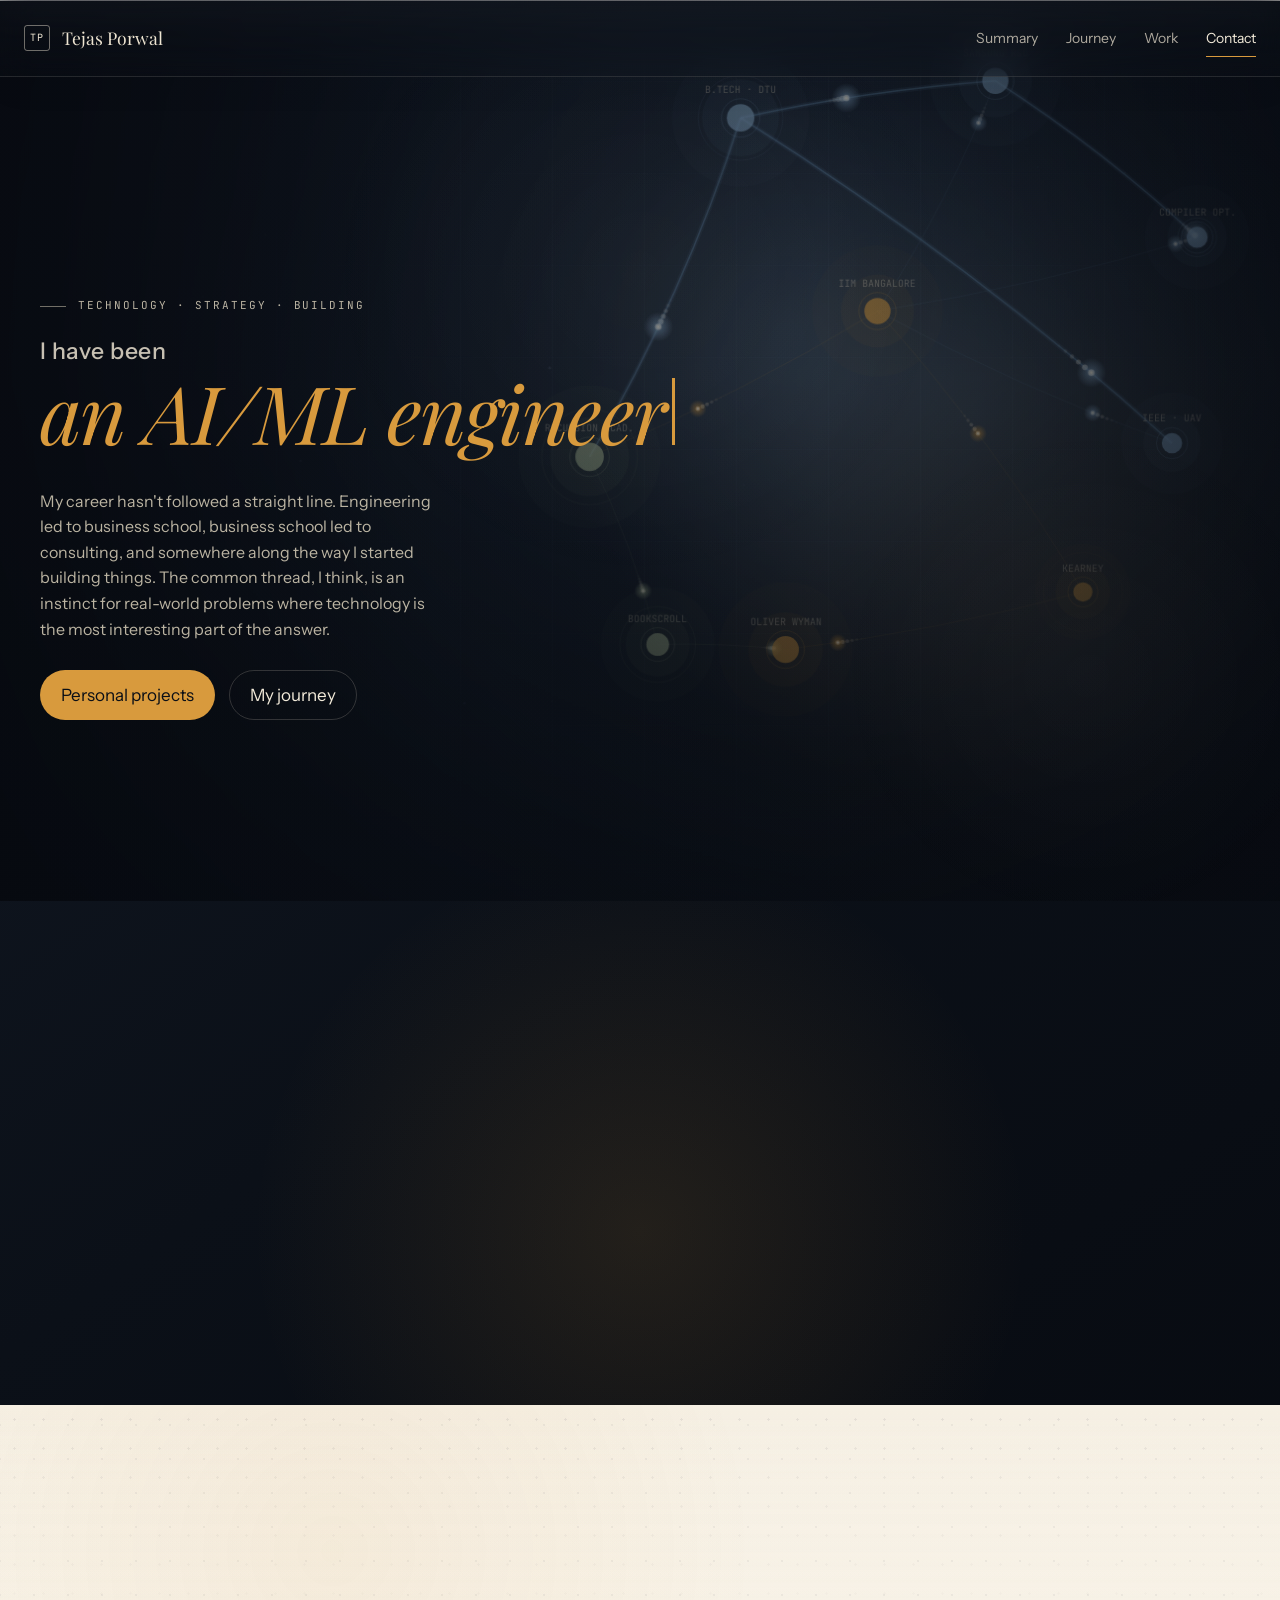
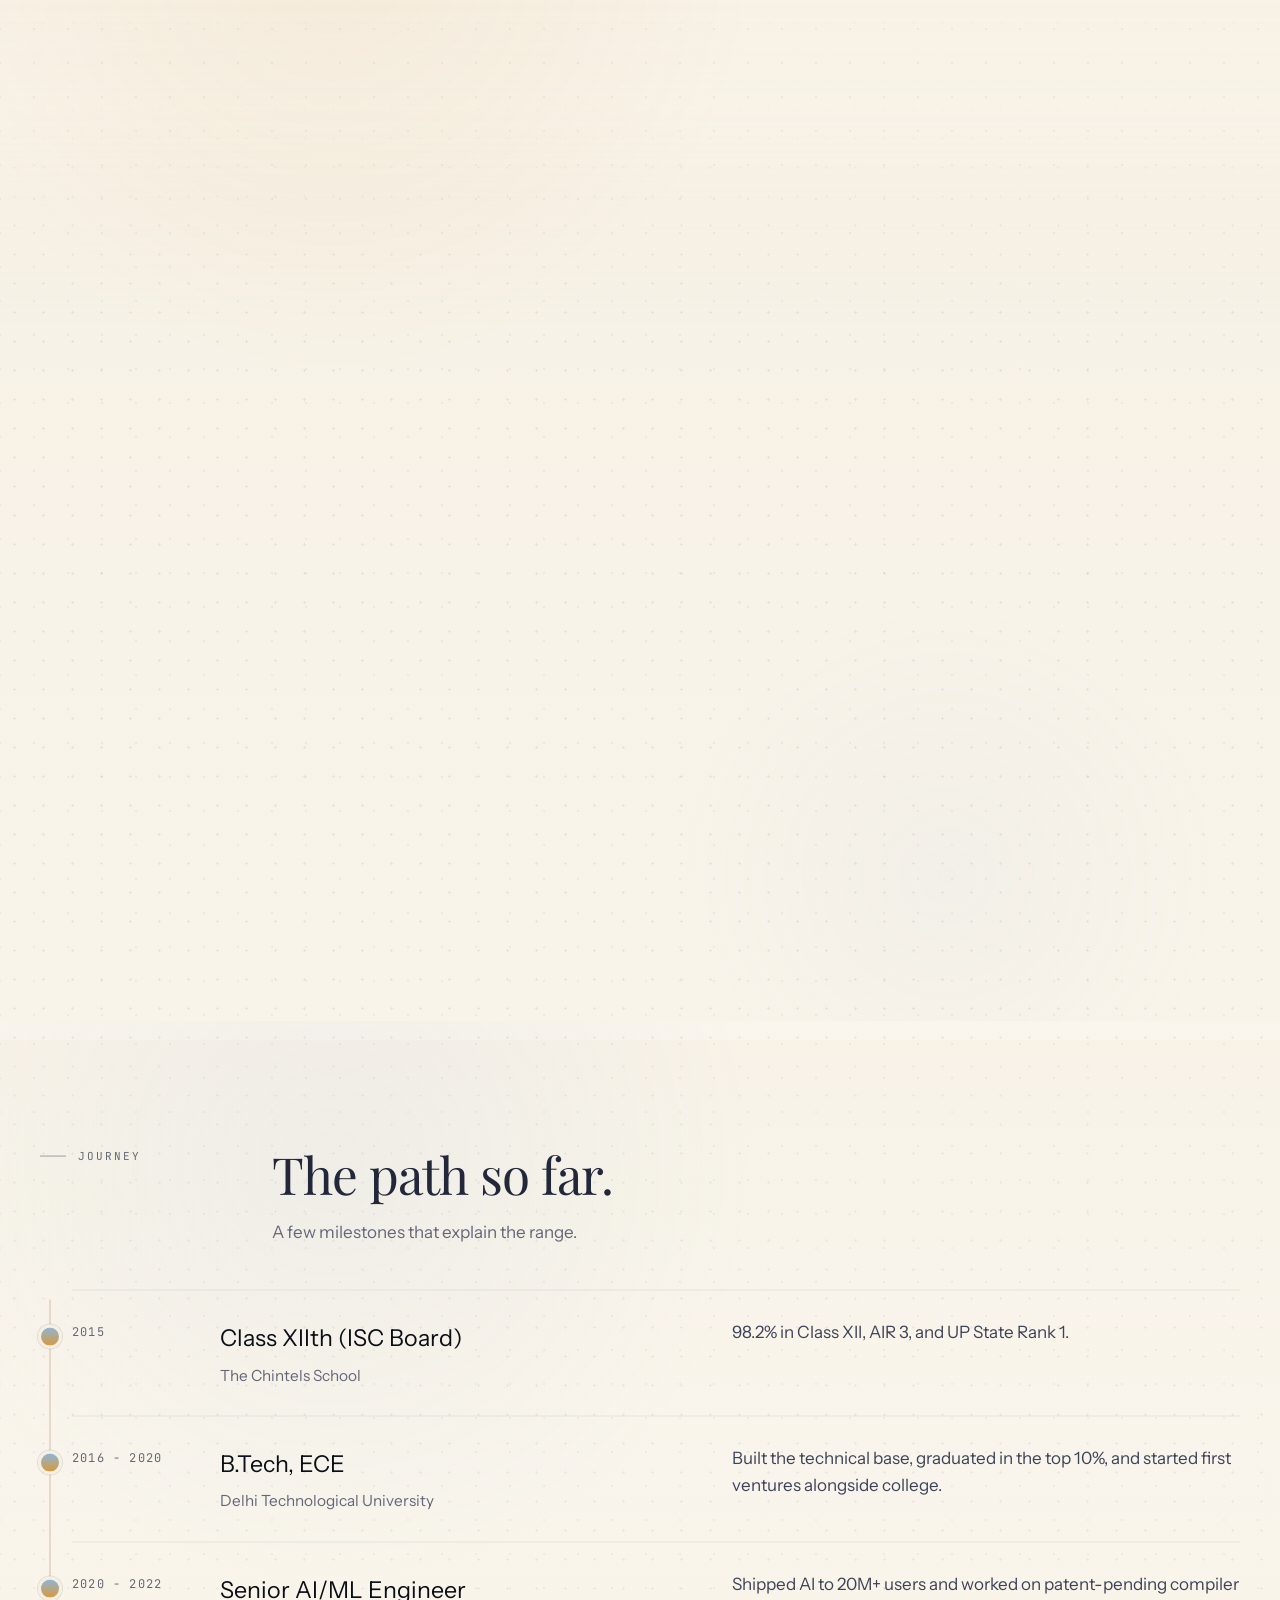
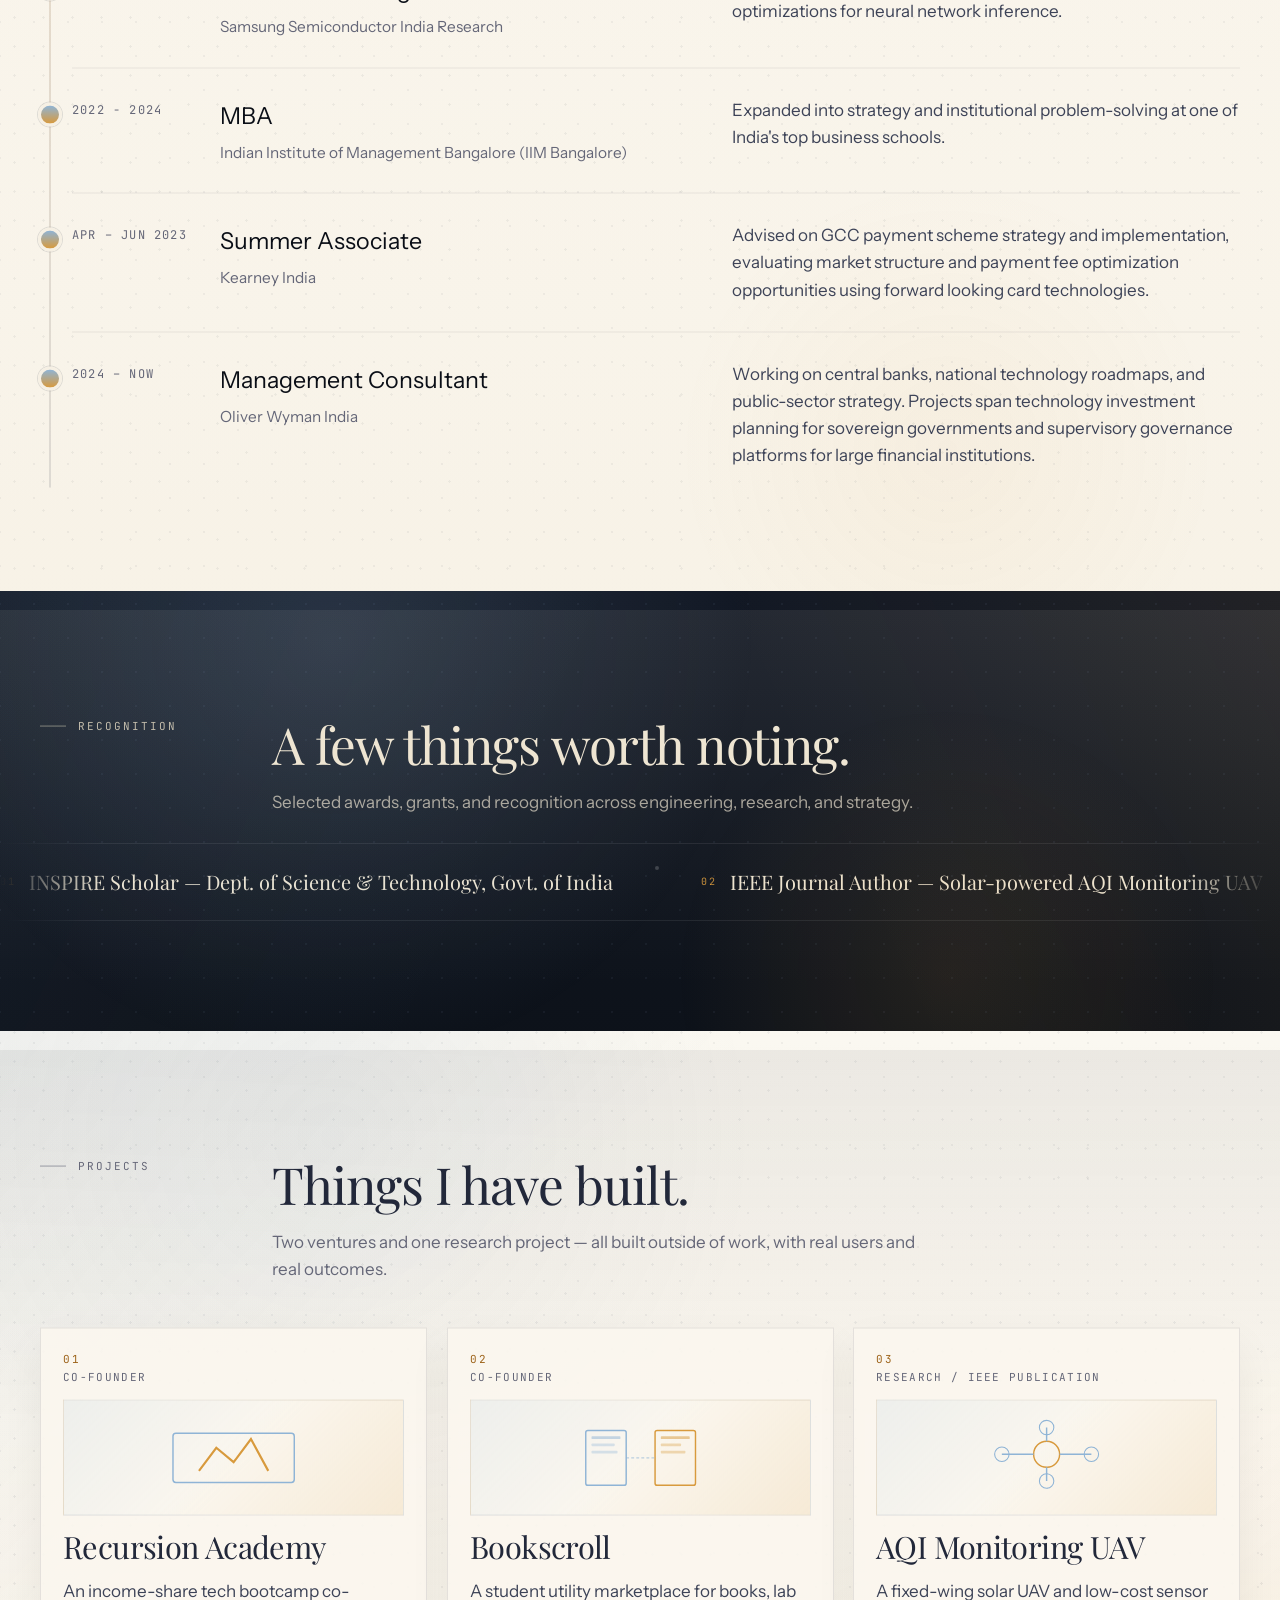
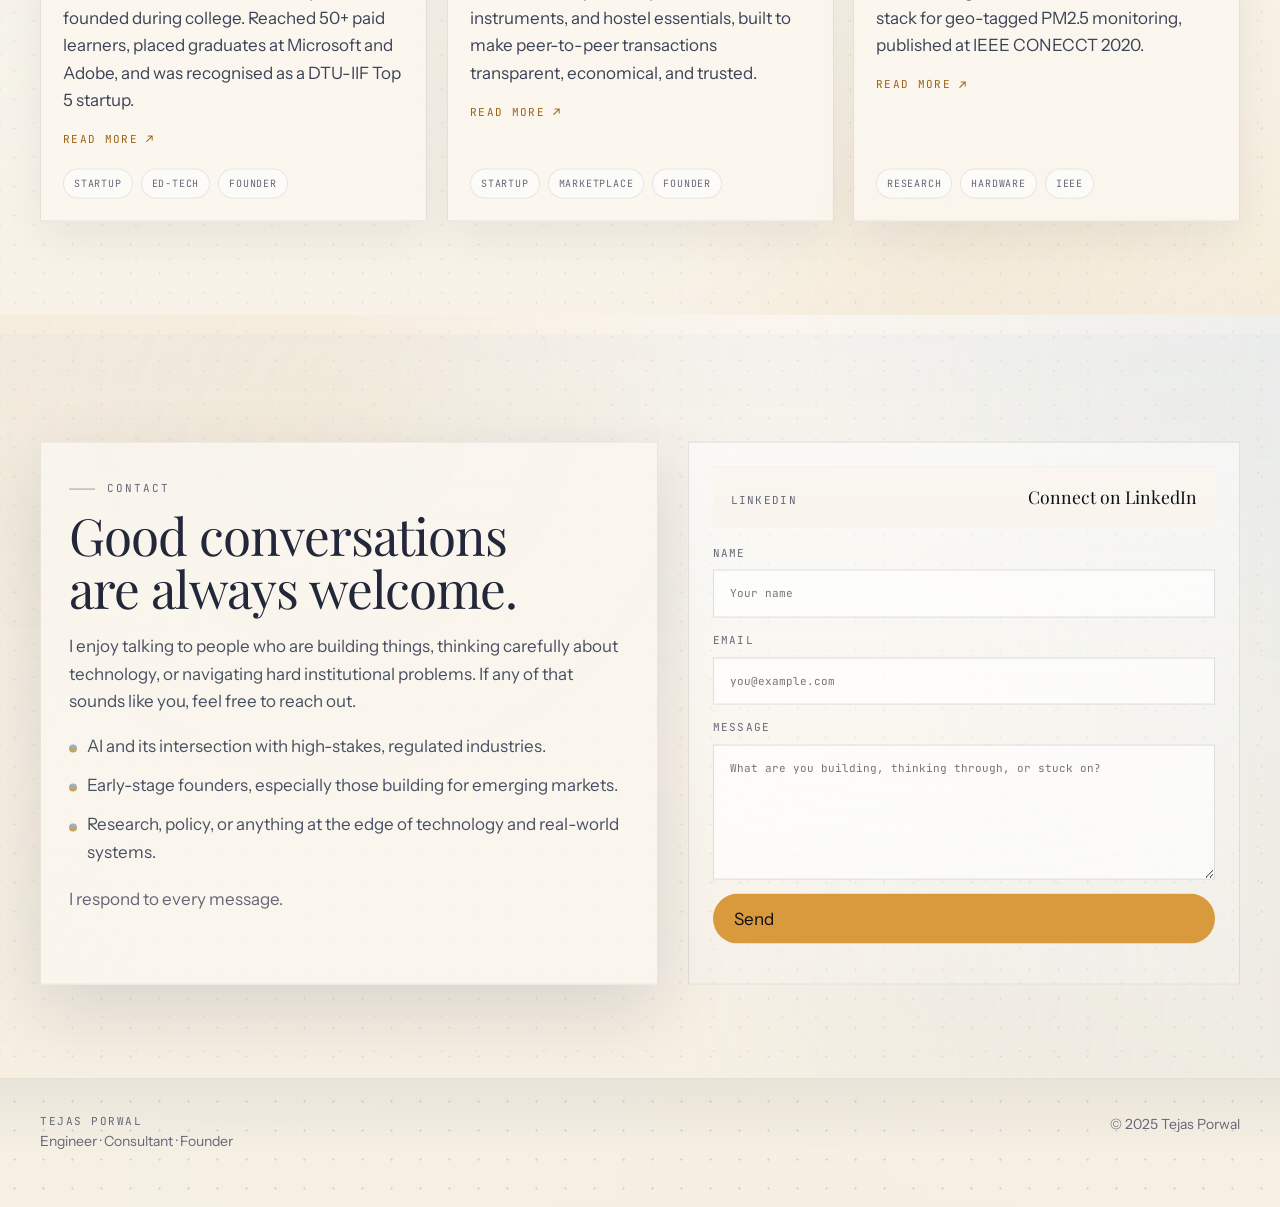
==== commit 6f06c692: "Wire contact form to Formspree" ====
--- a/index.html
+++ b/index.html
@@ -1497,9 +1497,27 @@
   box-shadow: 0 0 0 4px rgba(216, 154, 61, 0.12);
 }
 
+.contact-form button[disabled] {
+  cursor: wait;
+  opacity: 0.68;
+  transform: none;
+}
+
+.contact-form .form-trap {
+  display: none;
+}
+
 .contact-note {
   color: var(--muted);
   font-size: 0.95rem;
+}
+
+.contact-note.success {
+  color: #2f6547;
+}
+
+.contact-note.error {
+  color: #9f3a2f;
 }
 
 .site-footer {
@@ -2166,7 +2184,8 @@
             </div>
           </div>
 
-          <form class="contact-form" id="contact-form">
+          <form class="contact-form" id="contact-form" action="https://formspree.io/f/xykoyqdk" method="POST">
+            <input class="form-trap" type="text" name="_gotcha" tabindex="-1" autocomplete="off" />
             <label>
               Name
               <input type="text" name="name" placeholder="Your name" required />
@@ -2768,22 +2787,54 @@
   const contactNote = document.getElementById("contact-note");
 
   if (contactForm) {
-    contactForm.addEventListener("submit", function (event) {
+    const contactSubmit = contactForm.querySelector('button[type="submit"]');
+    const defaultSubmitLabel = contactSubmit ? contactSubmit.textContent : "Send";
+
+    contactForm.addEventListener("submit", async function (event) {
       event.preventDefault();
       const formData = new FormData(contactForm);
       const name = (formData.get("name") || "").toString().trim();
       const email = (formData.get("email") || "").toString().trim();
-      const message = (formData.get("message") || "").toString().trim();
-
-      const subject = encodeURIComponent("Website inquiry from " + name);
-      const body = encodeURIComponent(
-        "Name: " + name + "\n" +
-        "Email: " + email + "\n\n" +
-        message
-      );
-
-      window.location.href = "mailto:tporwal542@gmail.com?subject=" + subject + "&body=" + body;
-      contactNote.textContent = "A draft message should open in your mail app.";
+      formData.set("_subject", "Website inquiry from " + (name || "portfolio visitor"));
+      formData.set("_replyto", email);
+
+      if (contactNote) {
+        contactNote.textContent = "";
+        contactNote.className = "contact-note";
+      }
+
+      if (contactSubmit) {
+        contactSubmit.disabled = true;
+        contactSubmit.textContent = "Sending...";
+      }
+
+      try {
+        const response = await fetch(contactForm.action, {
+          method: "POST",
+          body: formData,
+          headers: { Accept: "application/json" }
+        });
+
+        if (!response.ok) {
+          throw new Error("Form submission failed");
+        }
+
+        contactForm.reset();
+        if (contactNote) {
+          contactNote.textContent = "Thanks. Your message has been sent.";
+          contactNote.classList.add("success");
+        }
+      } catch (error) {
+        if (contactNote) {
+          contactNote.textContent = "Something went wrong. Please try again in a moment.";
+          contactNote.classList.add("error");
+        }
+      } finally {
+        if (contactSubmit) {
+          contactSubmit.disabled = false;
+          contactSubmit.textContent = defaultSubmitLabel;
+        }
+      }
     });
   }
 })();
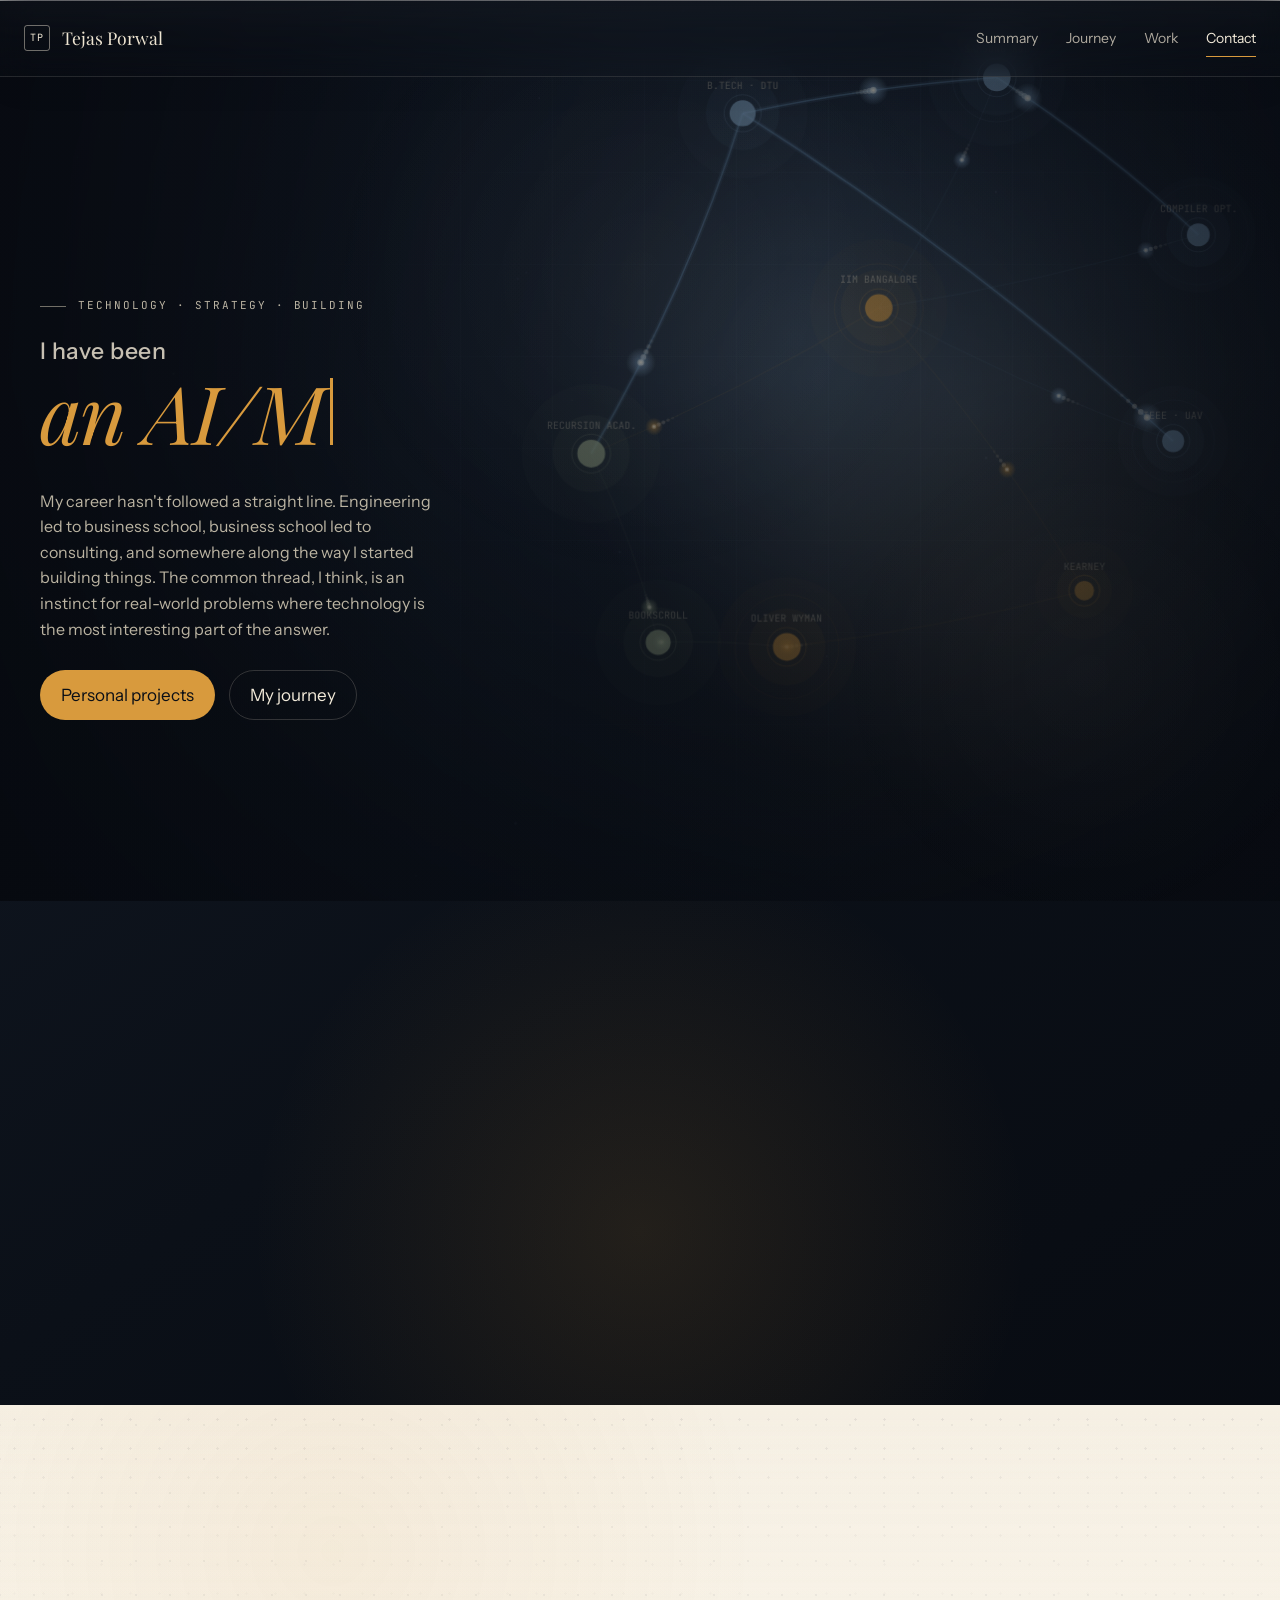
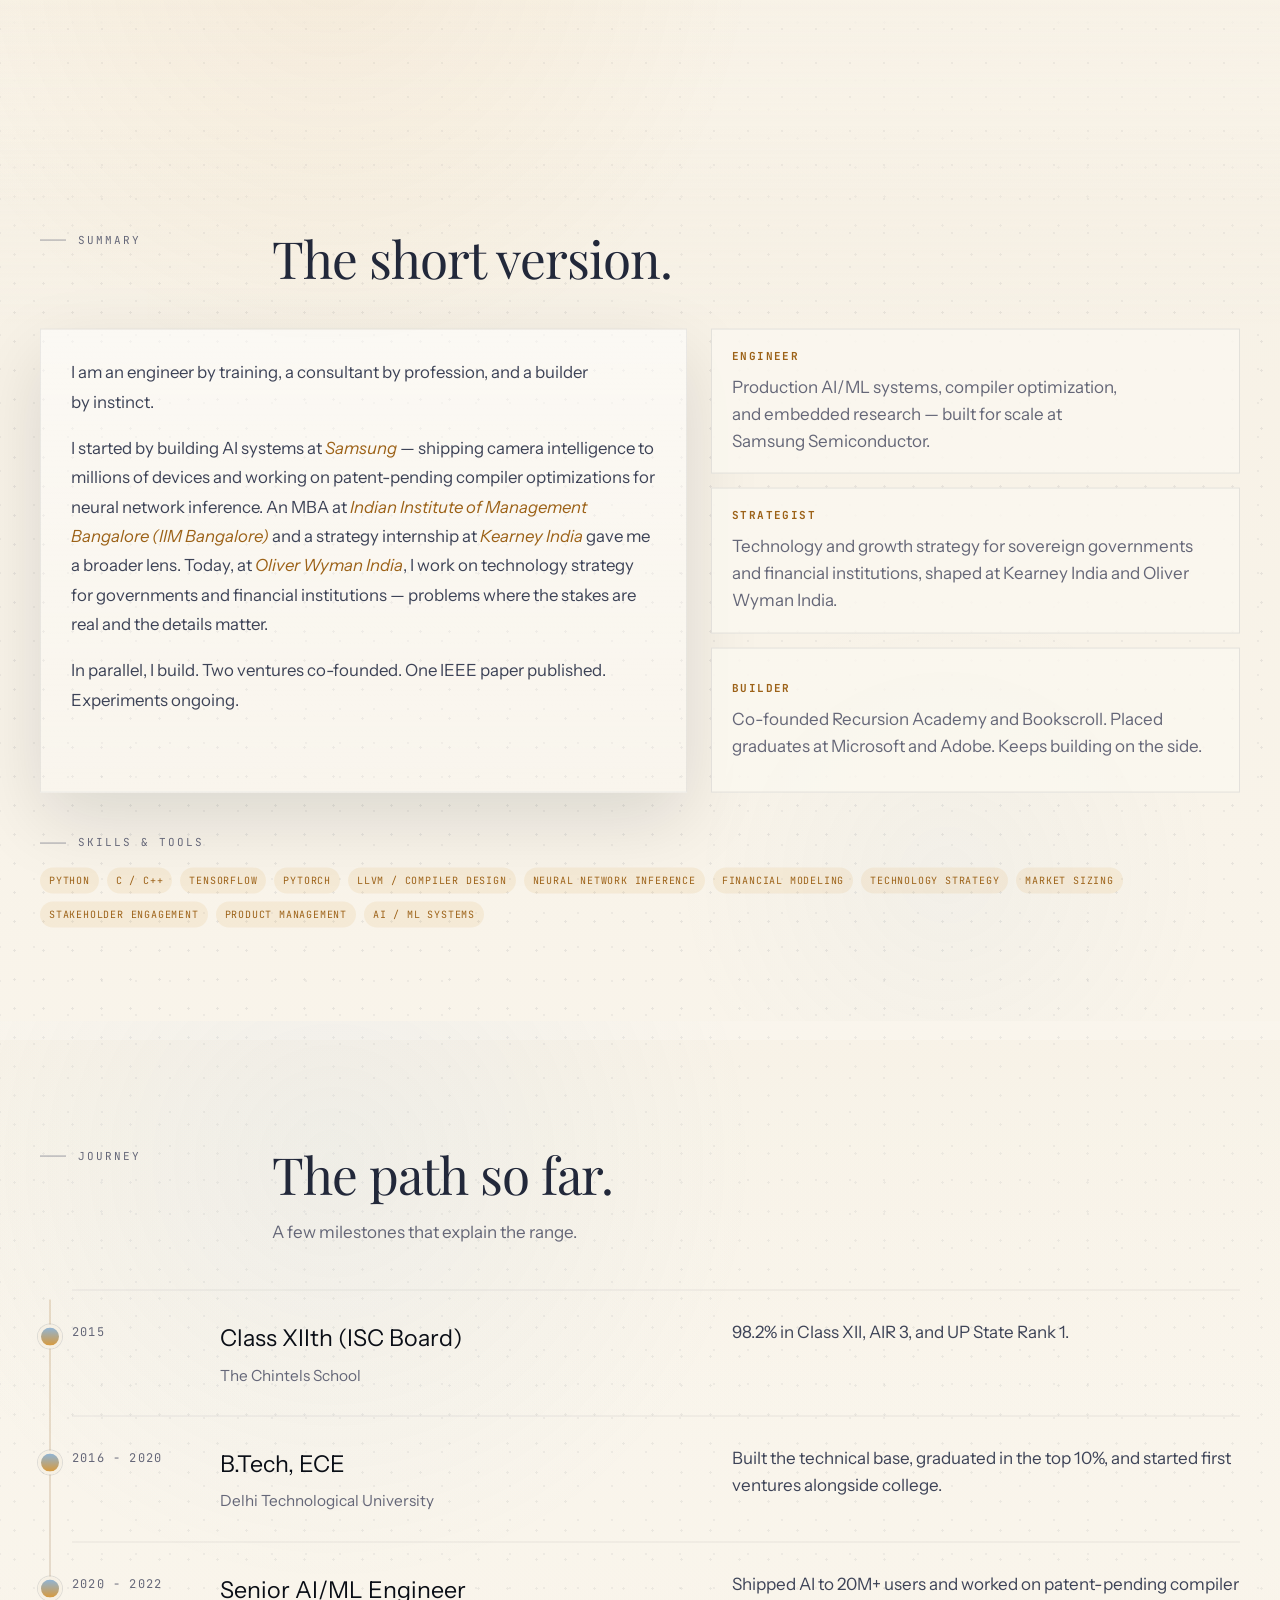
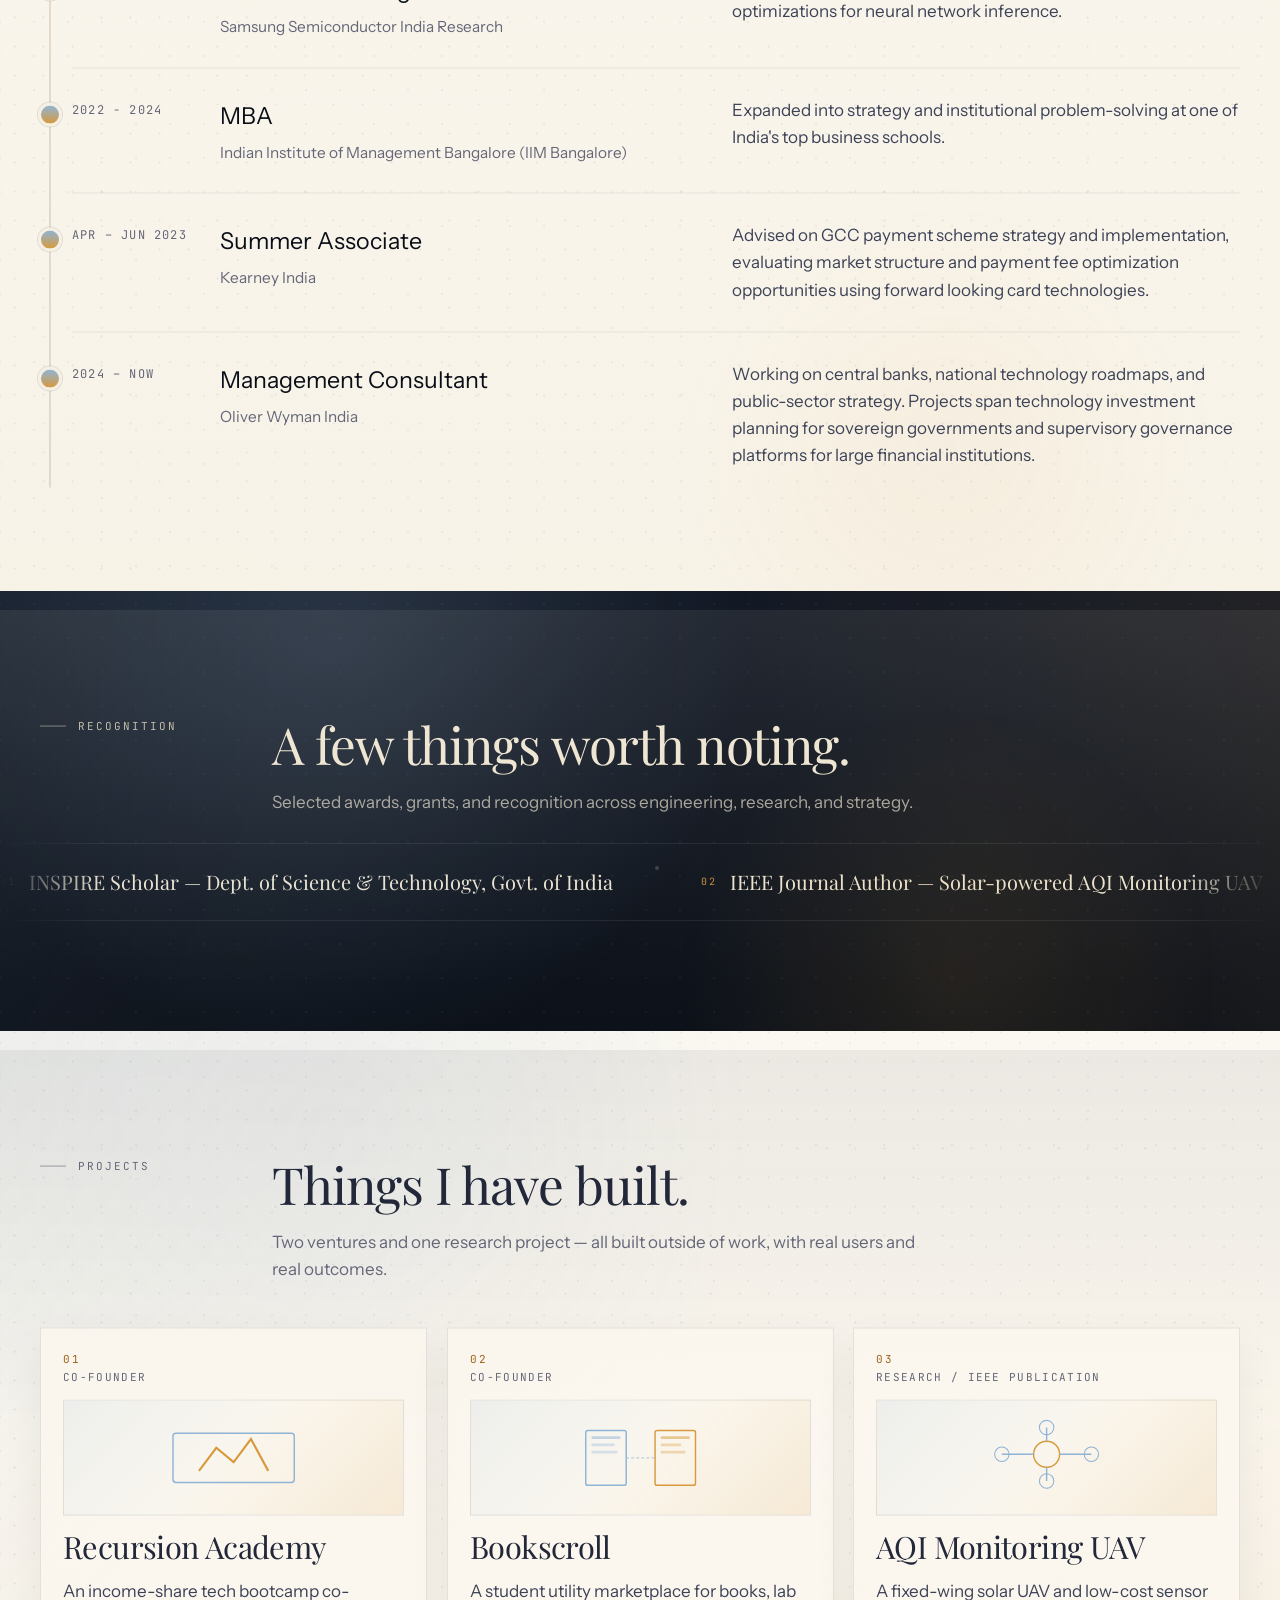
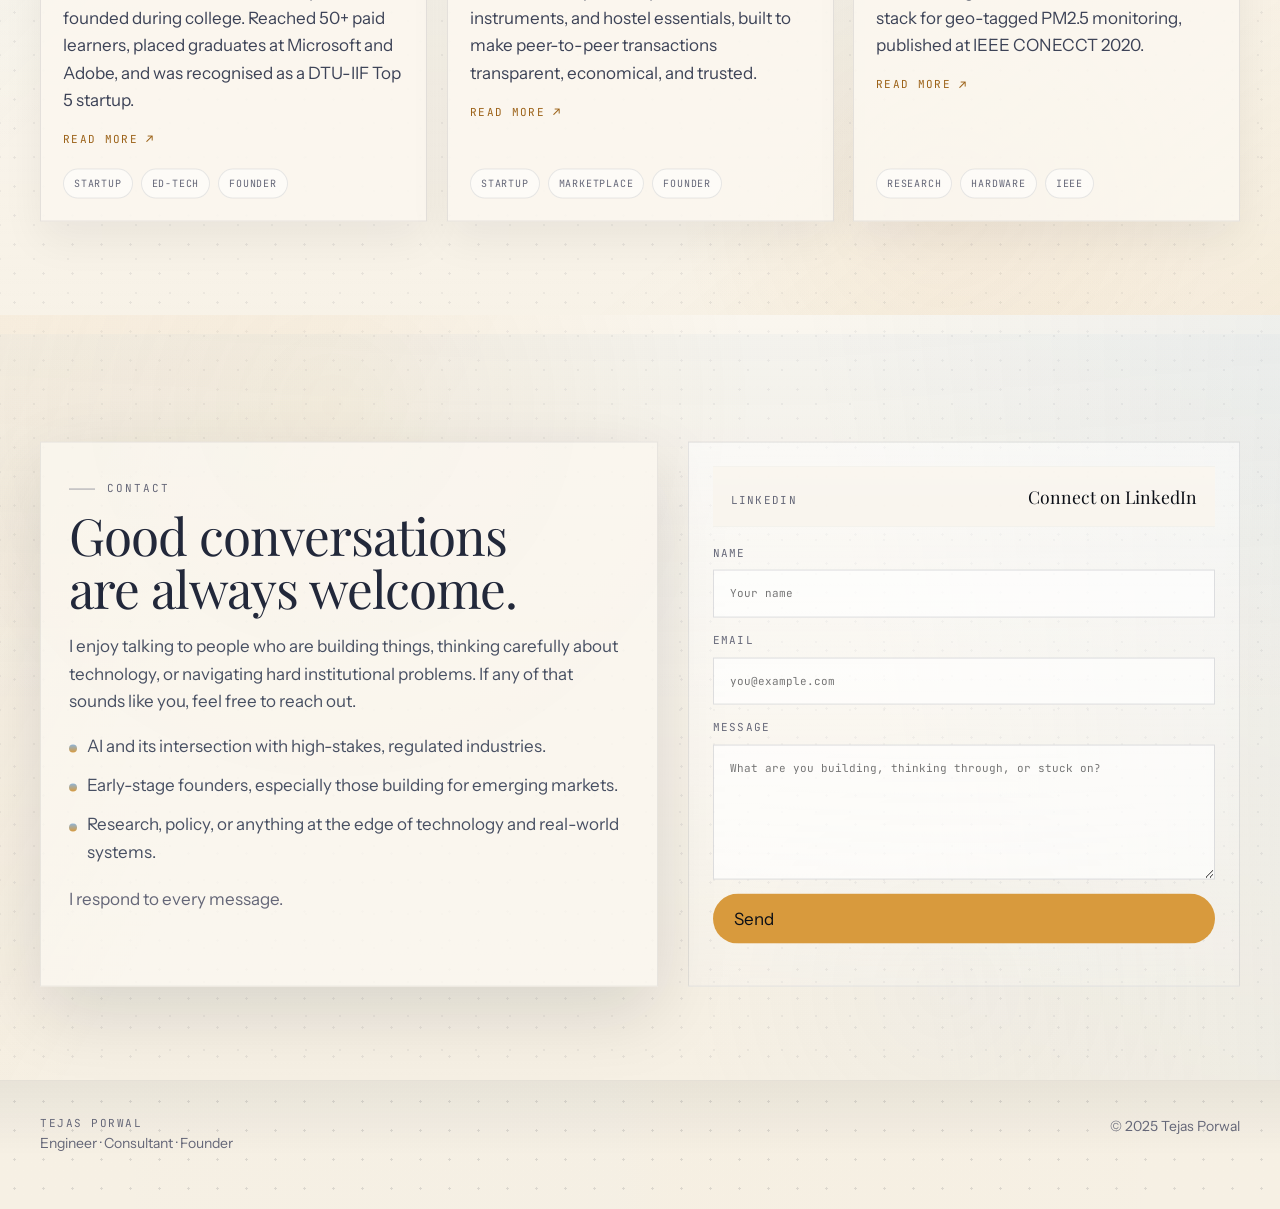
==== commit 1326f252: "Add contact form success confirmation" ====
--- a/index.html
+++ b/index.html
@@ -1505,6 +1505,73 @@
 
 .contact-form .form-trap {
   display: none;
+}
+
+.contact-confirmation {
+  display: grid;
+  grid-template-columns: auto 1fr;
+  gap: 14px;
+  align-items: center;
+  max-height: 0;
+  margin-top: 0;
+  padding: 0 16px;
+  border: 1px solid rgba(55, 116, 78, 0);
+  background: rgba(246, 251, 247, 0);
+  opacity: 0;
+  overflow: hidden;
+  transform: translateY(-8px);
+  transition:
+    max-height 360ms cubic-bezier(0.22, 1, 0.36, 1),
+    margin 260ms ease,
+    padding 260ms ease,
+    opacity 220ms ease,
+    transform 360ms cubic-bezier(0.22, 1, 0.36, 1),
+    background 220ms ease,
+    border-color 220ms ease;
+}
+
+.contact-confirmation.is-visible {
+  max-height: 120px;
+  margin-top: 6px;
+  padding: 16px;
+  border-color: rgba(55, 116, 78, 0.2);
+  background: rgba(246, 251, 247, 0.92);
+  opacity: 1;
+  transform: translateY(0);
+}
+
+.contact-confirmation-icon {
+  position: relative;
+  width: 34px;
+  height: 34px;
+  border-radius: 50%;
+  background: #37744e;
+  box-shadow: 0 12px 26px rgba(55, 116, 78, 0.18);
+}
+
+.contact-confirmation-icon::after {
+  content: "";
+  position: absolute;
+  left: 11px;
+  top: 8px;
+  width: 9px;
+  height: 15px;
+  border: solid #fff;
+  border-width: 0 2px 2px 0;
+  transform: rotate(45deg);
+}
+
+.contact-confirmation-title {
+  color: var(--ink-deep);
+  font-family: var(--serif);
+  font-size: 1.05rem;
+  line-height: 1.25;
+}
+
+.contact-confirmation-copy {
+  margin-top: 2px;
+  color: var(--muted);
+  font-size: 0.92rem;
 }
 
 .contact-note {
@@ -2200,6 +2267,14 @@
             </label>
             <button class="button-link primary" type="submit">Send</button>
           </form>
+
+          <div class="contact-confirmation" id="contact-confirmation" role="status" aria-live="polite" aria-hidden="true">
+            <span class="contact-confirmation-icon" aria-hidden="true"></span>
+            <span>
+              <span class="contact-confirmation-title">Message received.</span>
+              <span class="contact-confirmation-copy">Thanks for reaching out. I will get back to you soon.</span>
+            </span>
+          </div>
 
           <p class="contact-note" id="contact-note"></p>
         </div>
@@ -2785,6 +2860,7 @@
 
   const contactForm = document.getElementById("contact-form");
   const contactNote = document.getElementById("contact-note");
+  const contactConfirmation = document.getElementById("contact-confirmation");
 
   if (contactForm) {
     const contactSubmit = contactForm.querySelector('button[type="submit"]');
@@ -2802,6 +2878,10 @@
         contactNote.textContent = "";
         contactNote.className = "contact-note";
       }
+      if (contactConfirmation) {
+        contactConfirmation.classList.remove("is-visible");
+        contactConfirmation.setAttribute("aria-hidden", "true");
+      }
 
       if (contactSubmit) {
         contactSubmit.disabled = true;
@@ -2823,6 +2903,10 @@
         if (contactNote) {
           contactNote.textContent = "Thanks. Your message has been sent.";
           contactNote.classList.add("success");
+        }
+        if (contactConfirmation) {
+          contactConfirmation.classList.add("is-visible");
+          contactConfirmation.setAttribute("aria-hidden", "false");
         }
       } catch (error) {
         if (contactNote) {
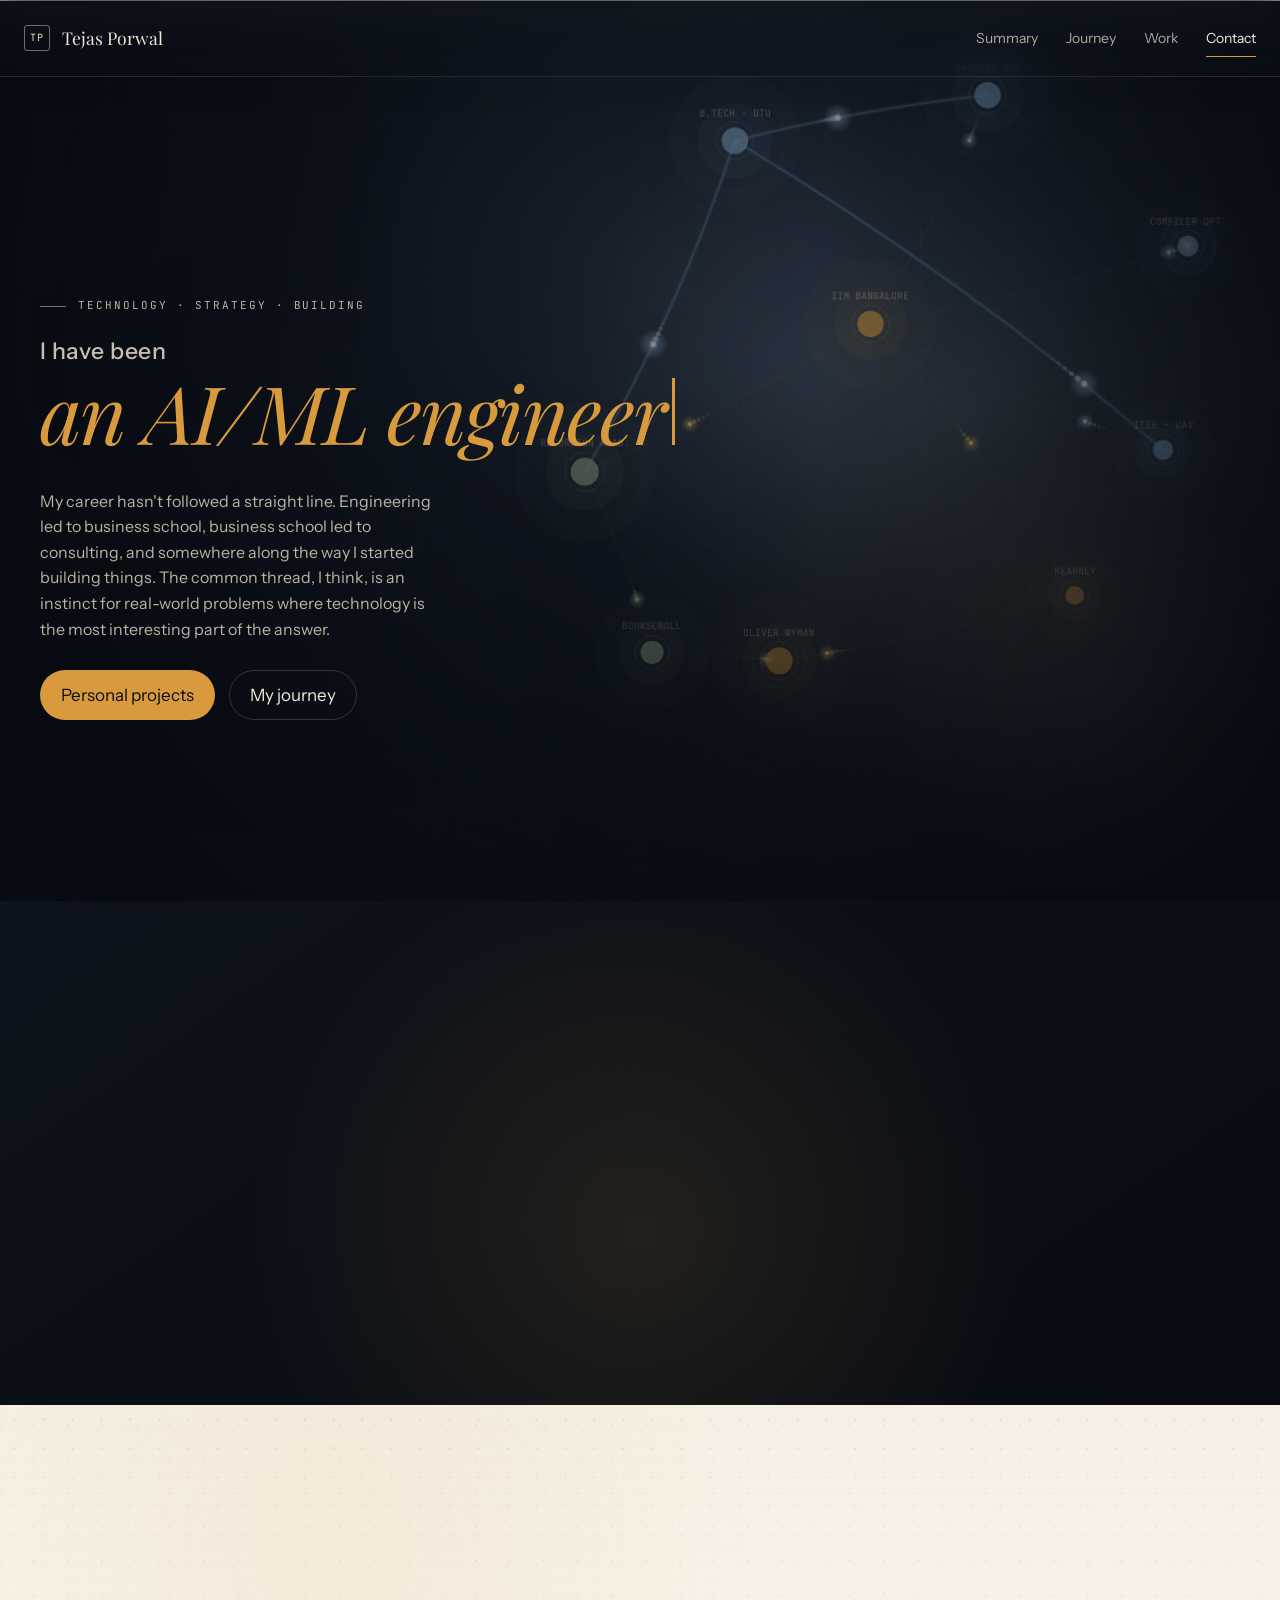
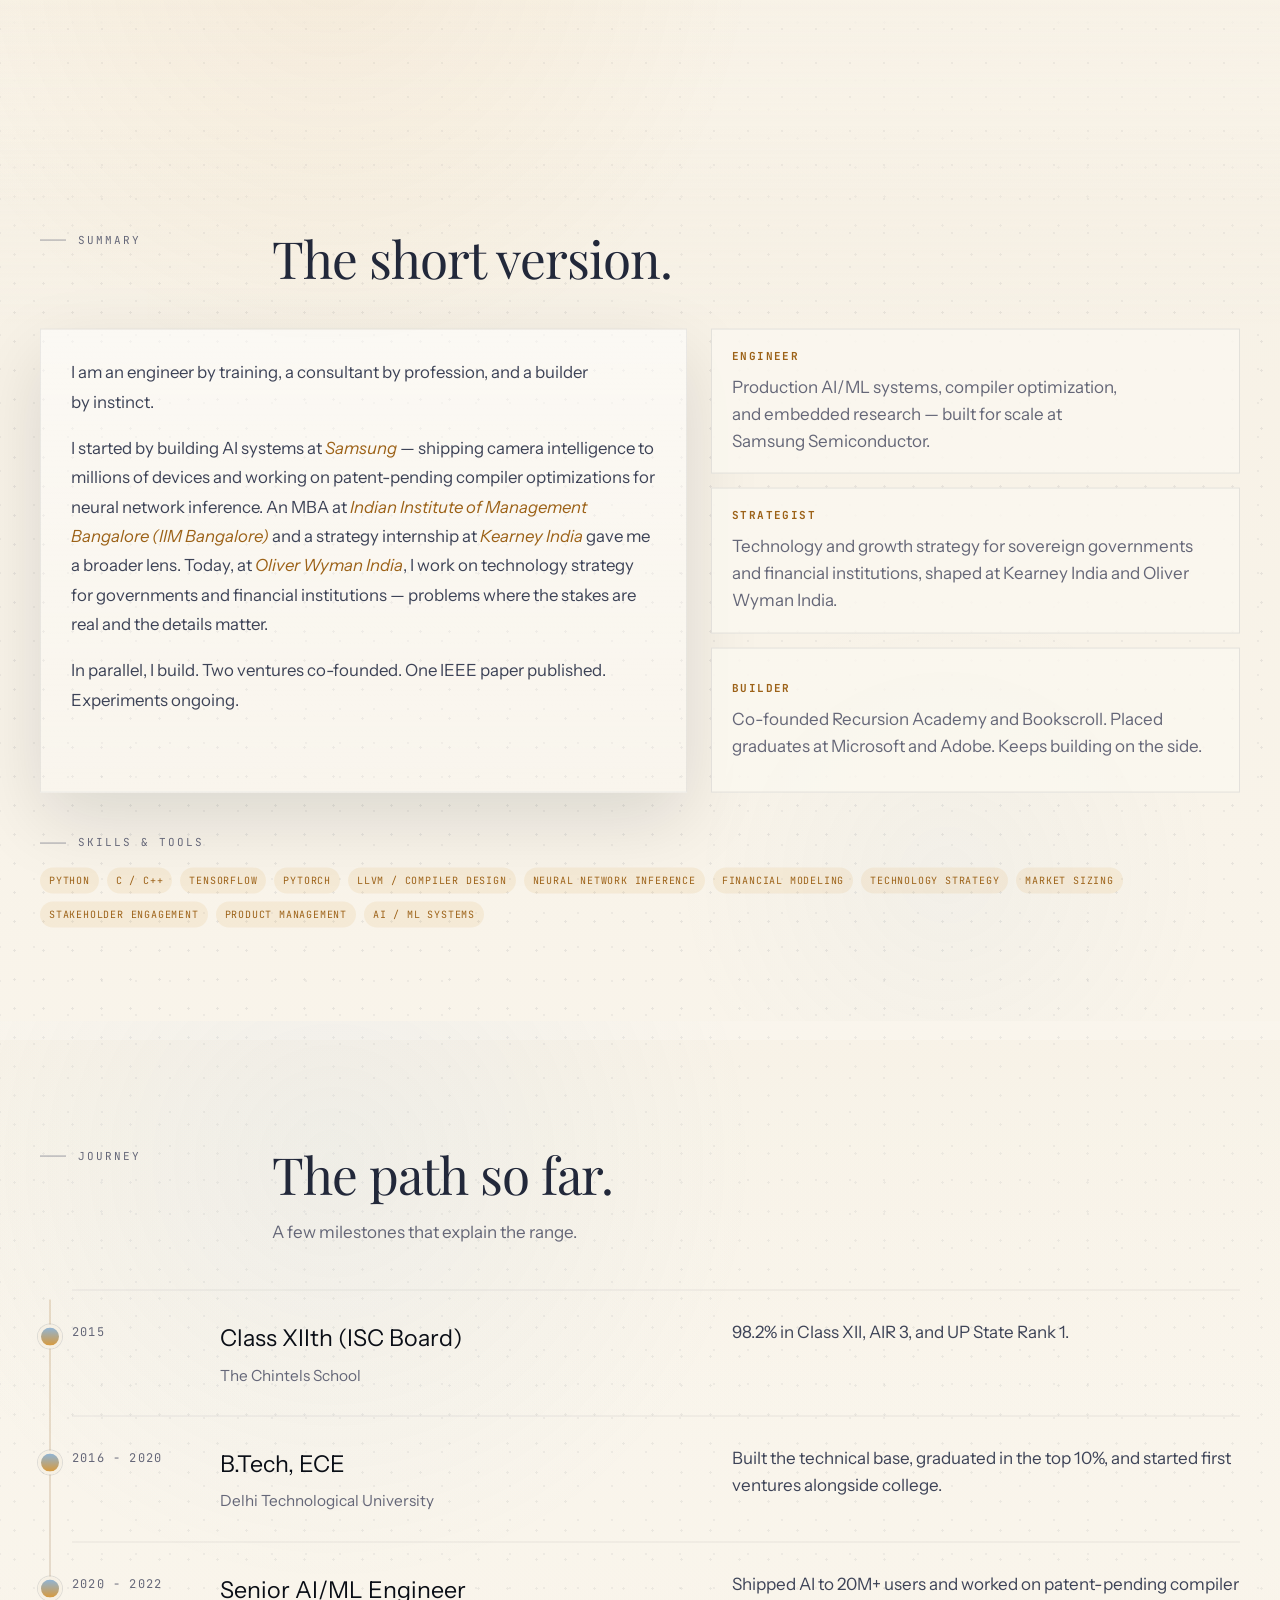
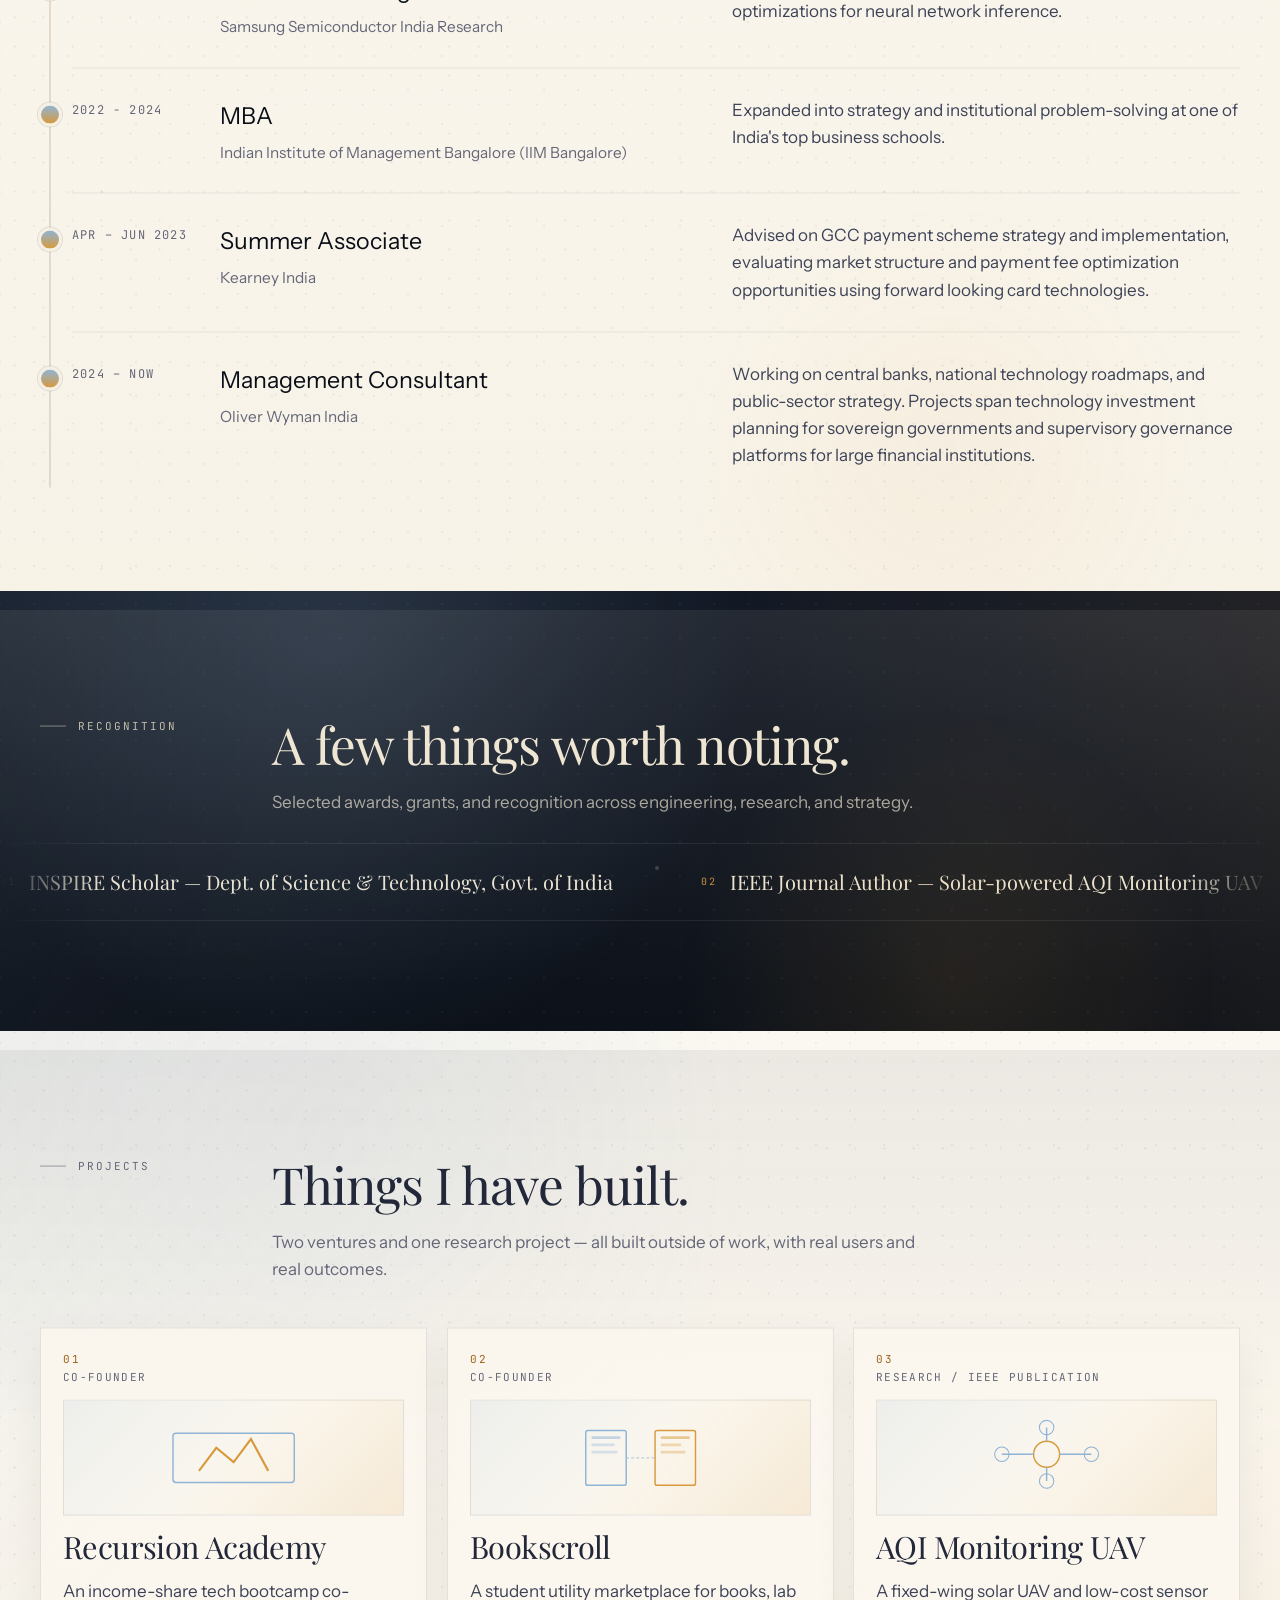
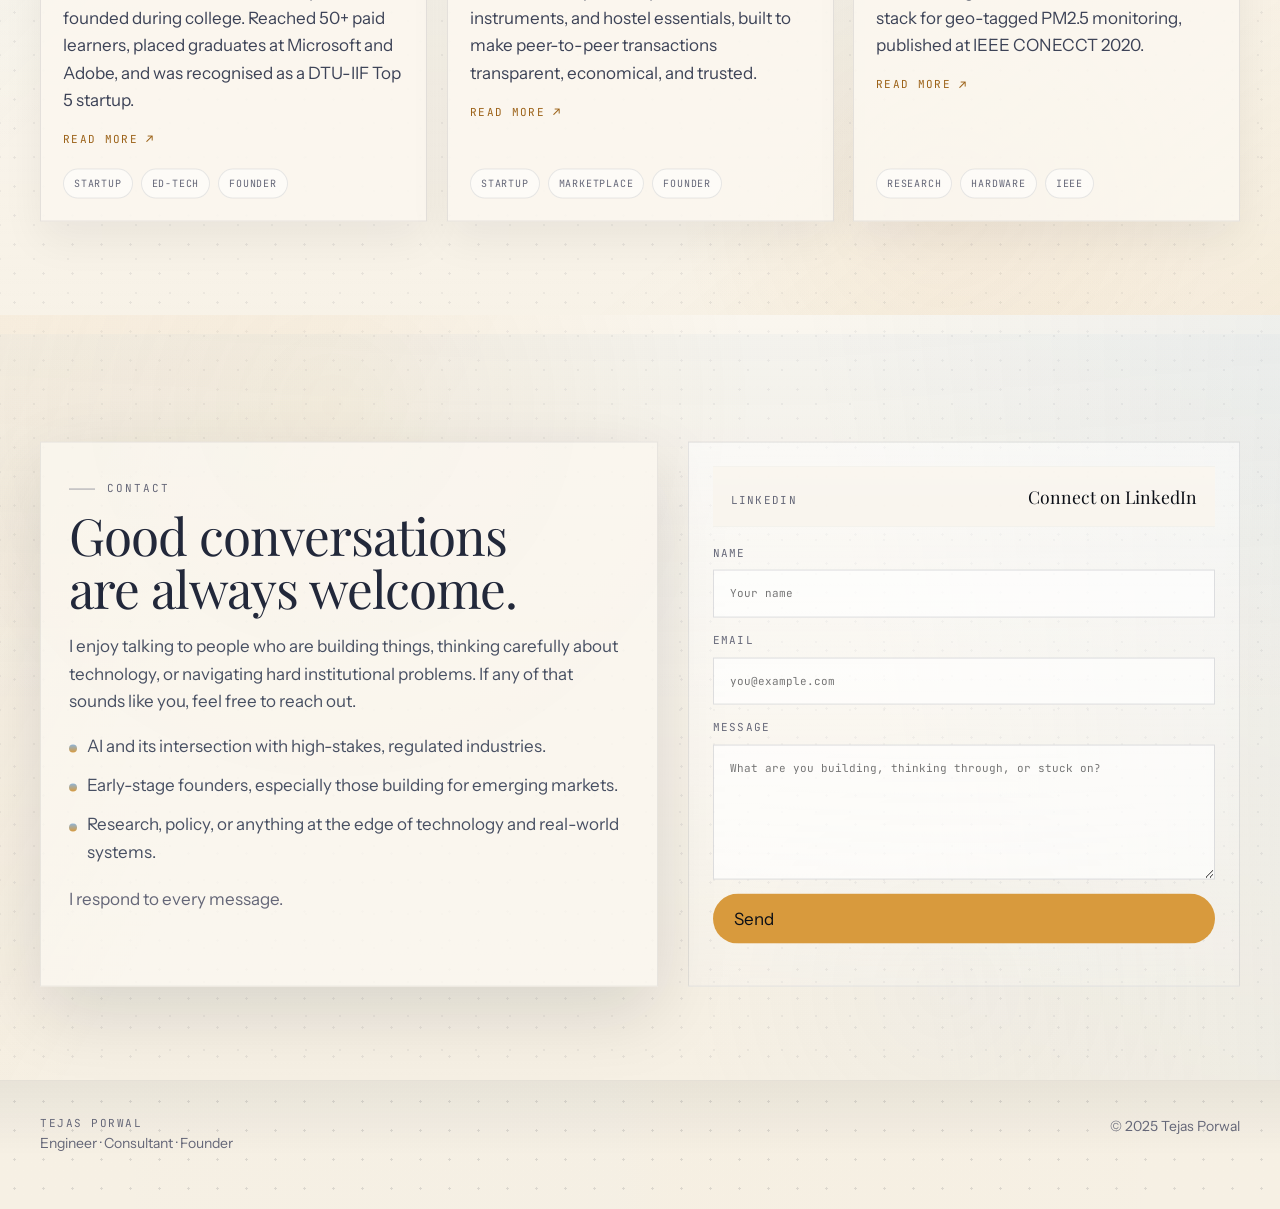
==== commit 224f4dfb: "Add Google Analytics tracking" ====
--- a/index.html
+++ b/index.html
@@ -13,6 +13,13 @@
 <meta property="og:description" content="Tejas Porwal works at the intersection of deep technology and high-stakes strategy: AI systems, national technology roadmaps, and company building." />
 <meta property="og:type" content="website" />
 <meta property="og:url" content="https://tejasporwal.github.io/" />
+<script async src="https://www.googletagmanager.com/gtag/js?id=G-TYGXZ37KJ1"></script>
+<script>
+  window.dataLayer = window.dataLayer || [];
+  function gtag(){dataLayer.push(arguments);}
+  gtag("js", new Date());
+  gtag("config", "G-TYGXZ37KJ1");
+</script>
 <style>
 @import url('https://fonts.googleapis.com/css2?family=Playfair+Display:wght@400;500;600;700&family=Instrument+Sans:wght@400;500;600;700&family=JetBrains+Mono:wght@400;500&display=swap');
 
